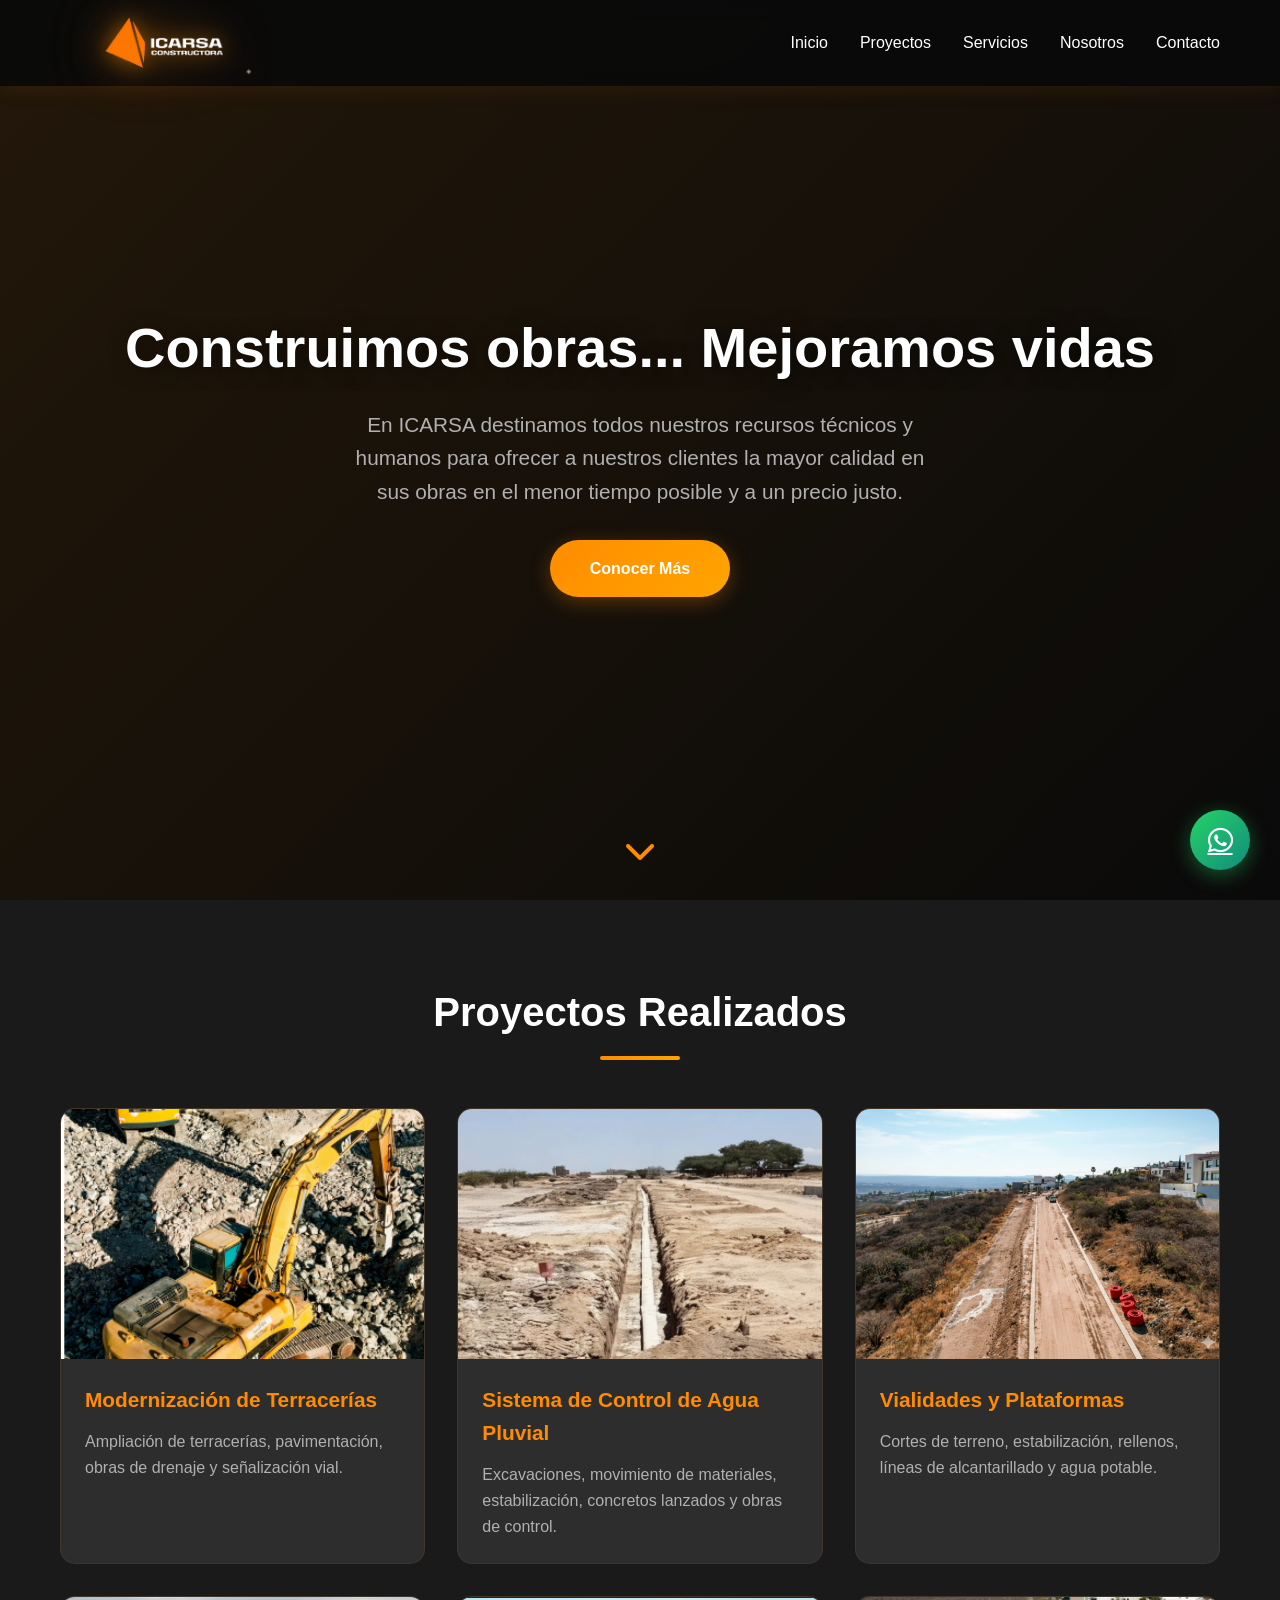
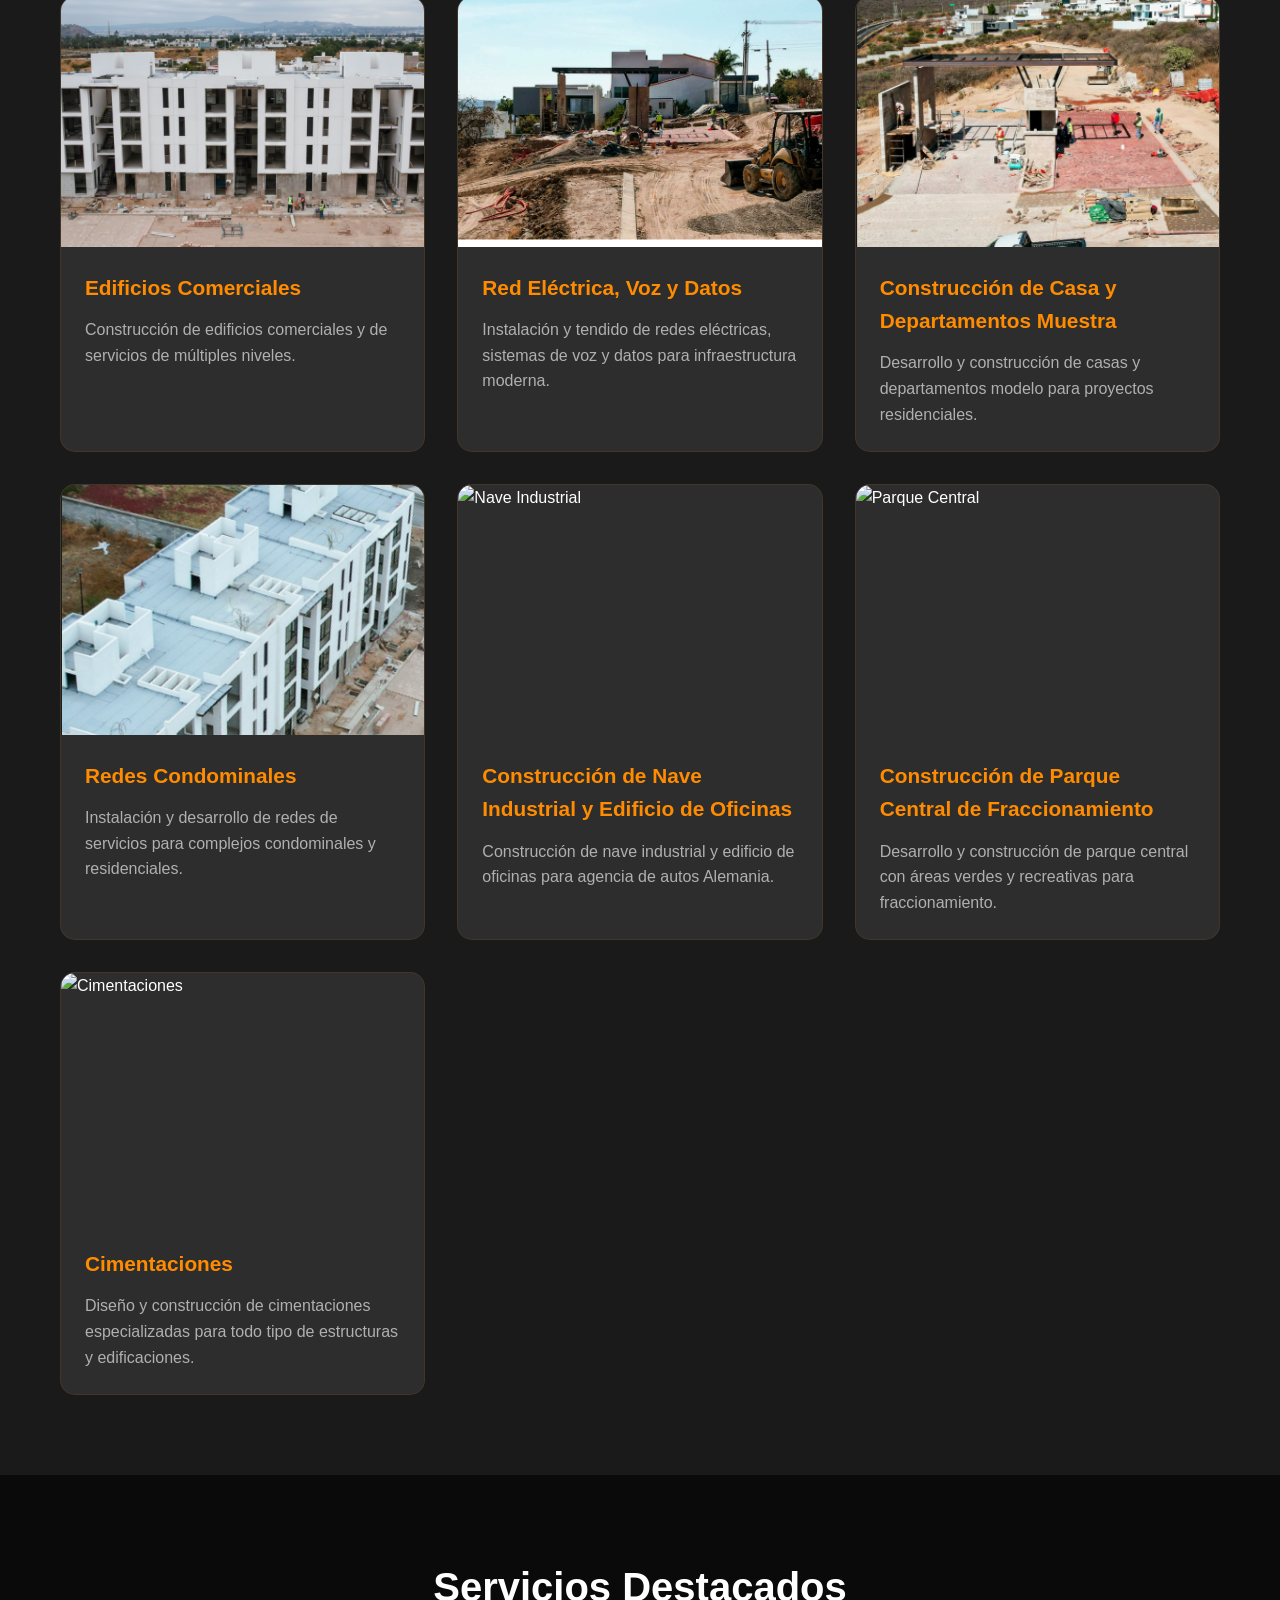
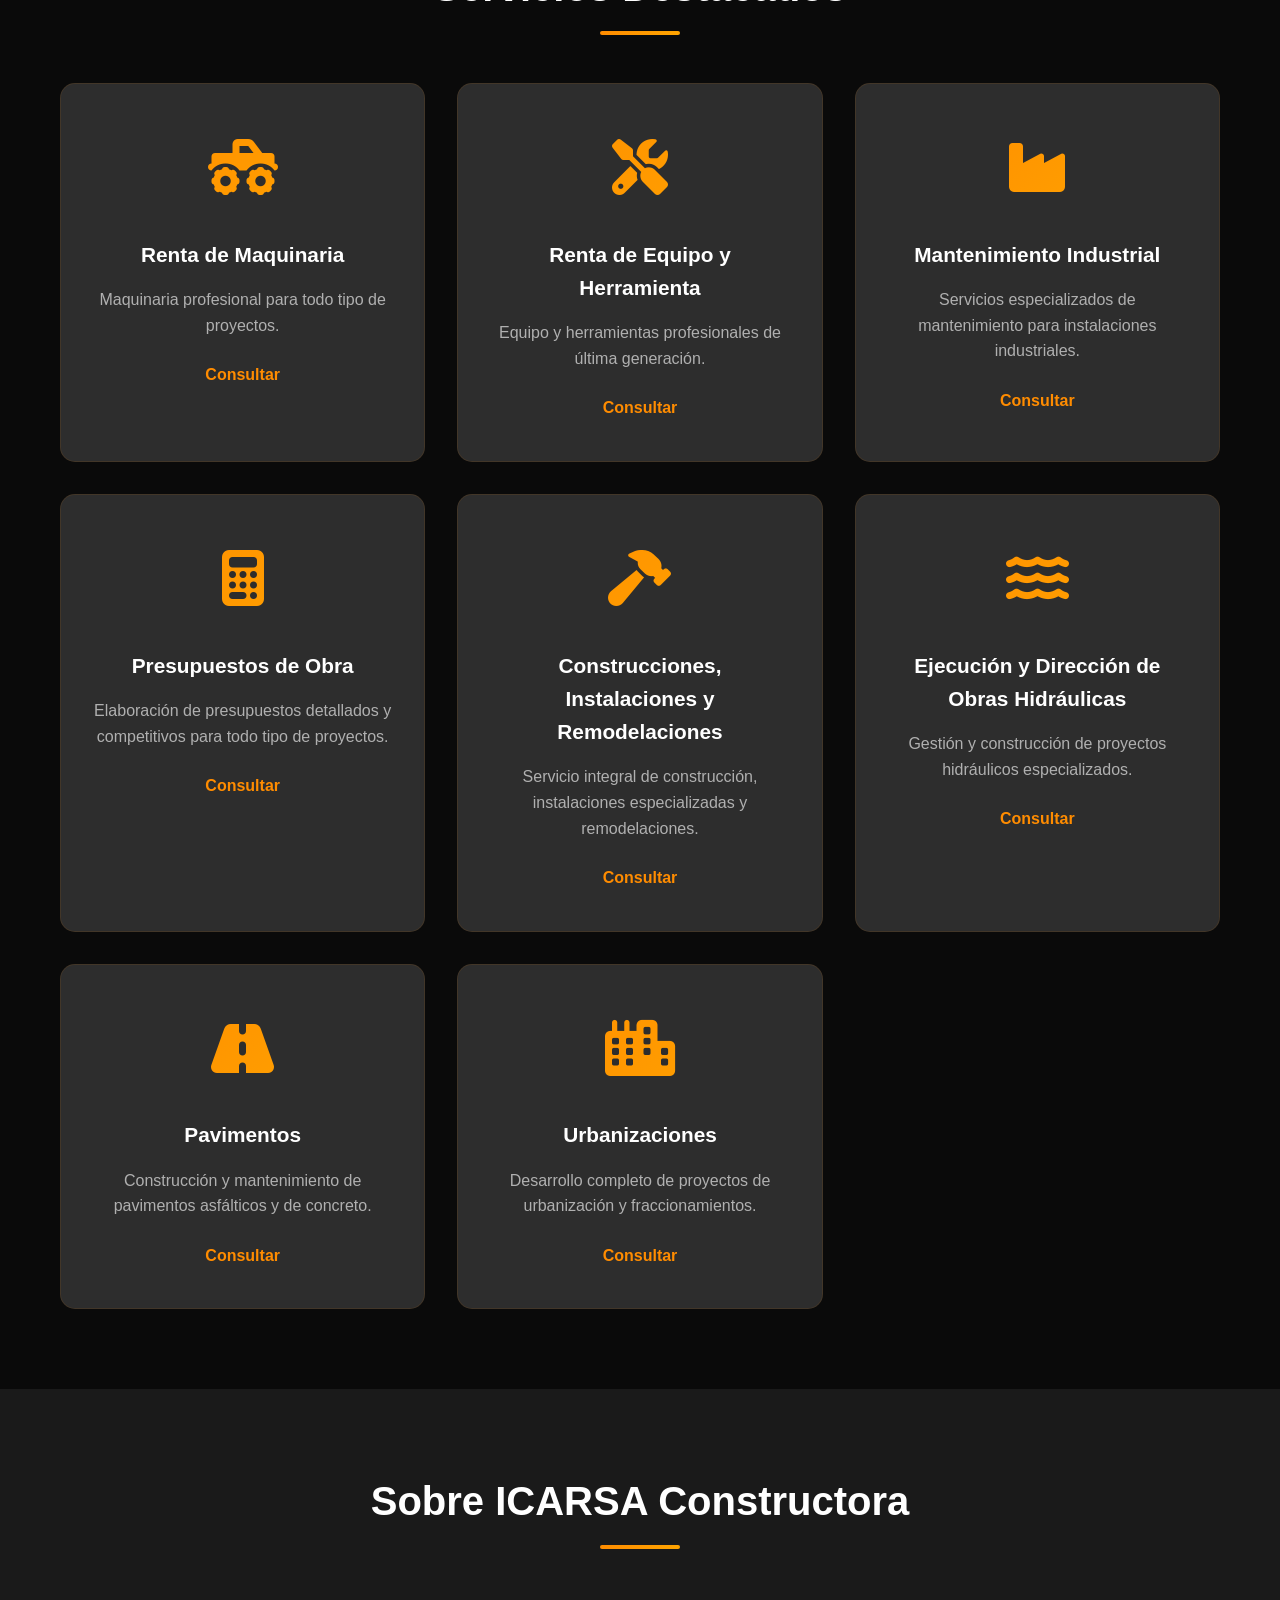
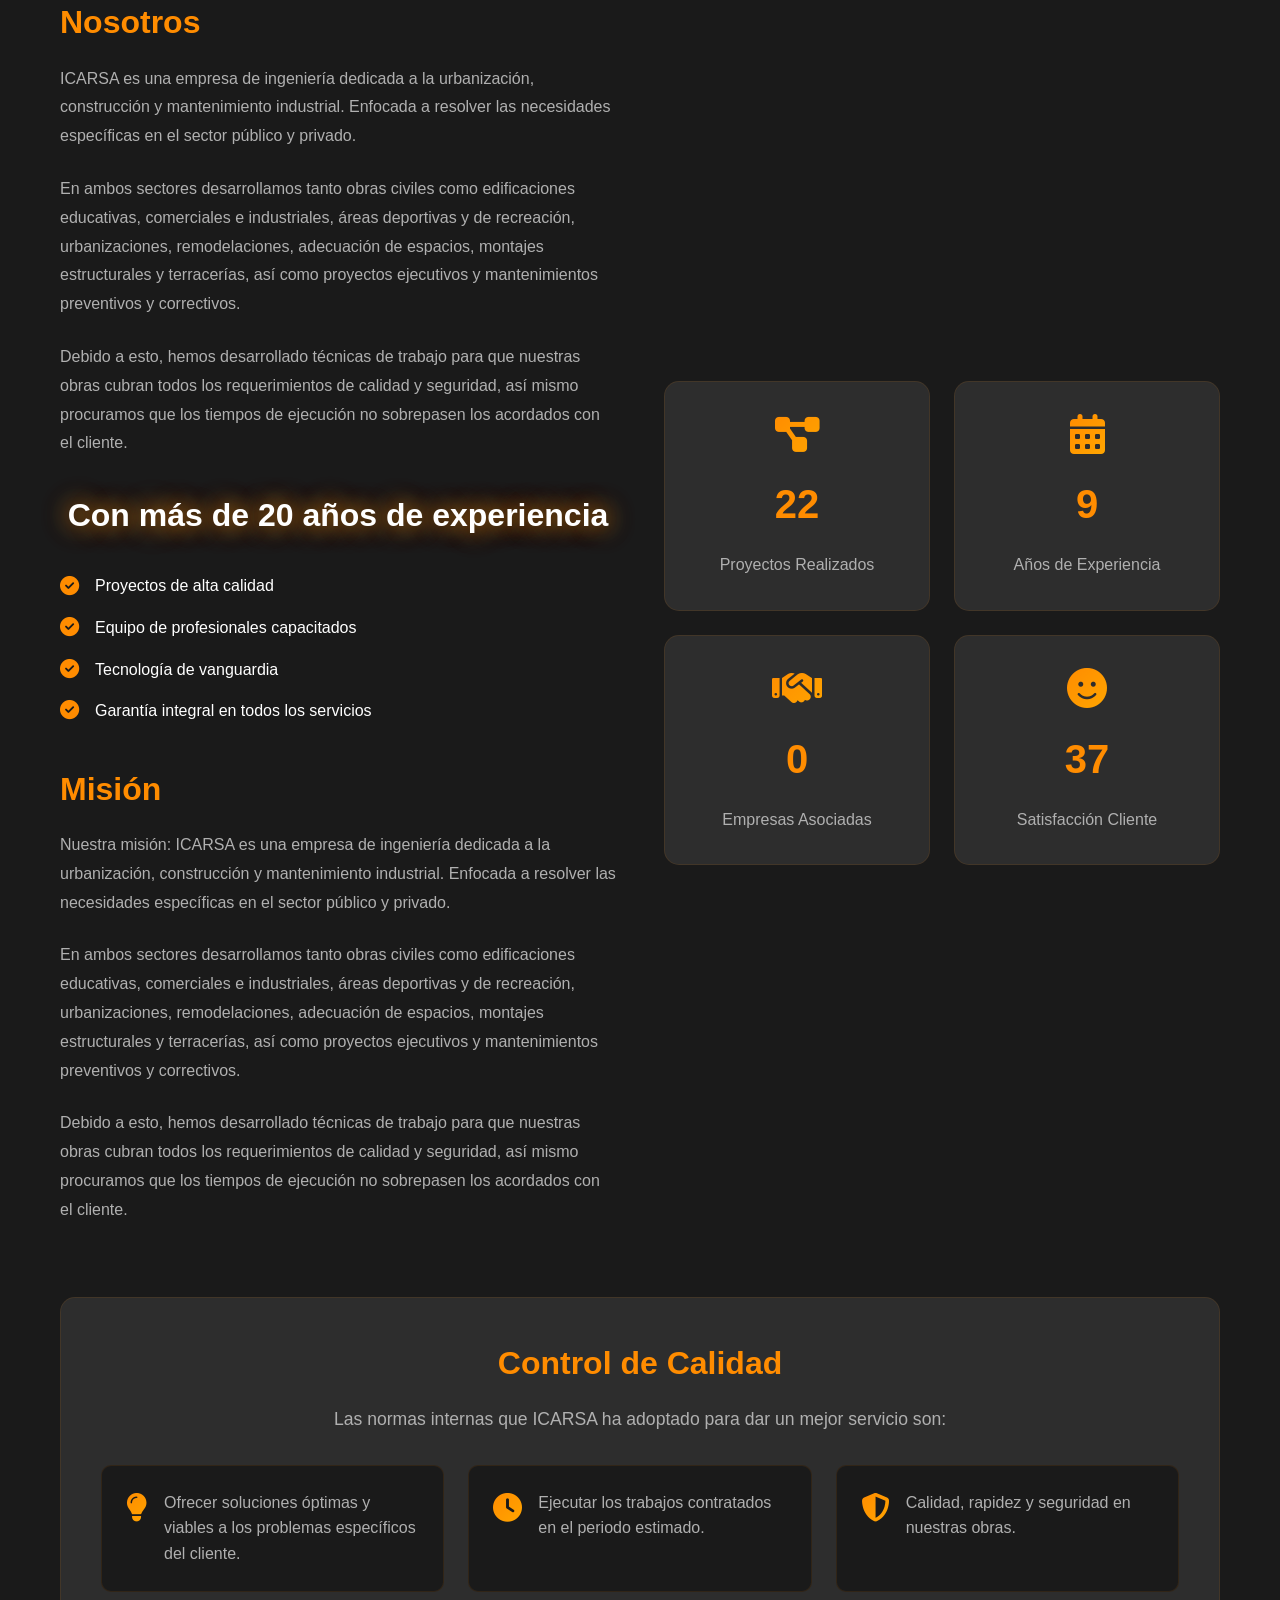
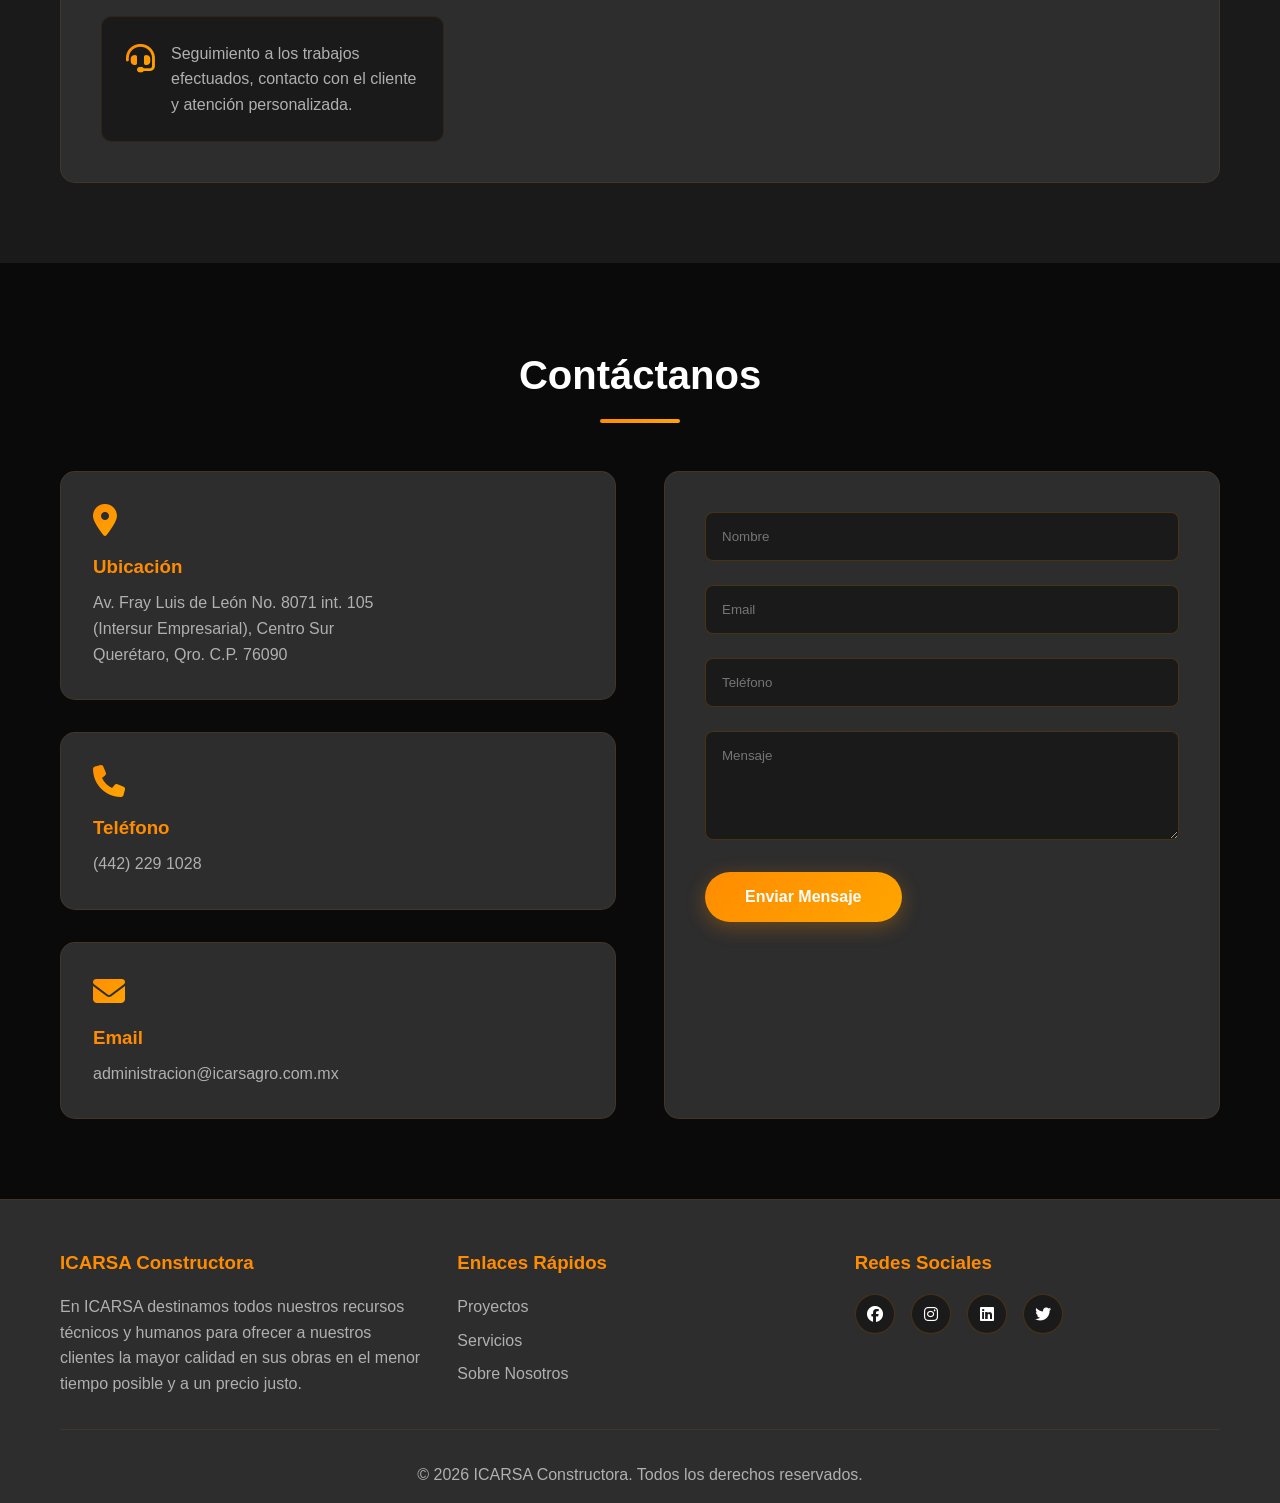
==== index.html @ 55d45b01 "Actualizar imágenes de proyectos" ====
<!DOCTYPE html>
<html lang="es">
<head>
    <meta charset="UTF-8">
    <meta name="viewport" content="width=device-width, initial-scale=1.0">
    <title>ICARSA Constructora - Construyendo el Futuro</title>
    <link rel="stylesheet" href="styles.css">
    <link rel="stylesheet" href="https://cdnjs.cloudflare.com/ajax/libs/font-awesome/6.4.0/css/all.min.css">
</head>
<body>
    <!-- Navegación -->
    <nav class="navbar">
        <div class="container">
            <div class="logo">
                <img src="logo1.png" alt="ICARSA Constructora">
            </div>
            <ul class="nav-menu">
                <li><a href="#inicio">Inicio</a></li>
                <li><a href="#proyectos">Proyectos</a></li>
                <li><a href="#servicios">Servicios</a></li>
                <li><a href="#nosotros">Nosotros</a></li>
                <li><a href="#contacto">Contacto</a></li>
            </ul>
            <div class="hamburger">
                <span></span>
                <span></span>
                <span></span>
            </div>
        </div>
    </nav>

    <!-- Hero Section -->
    <section id="inicio" class="hero">
        <div class="hero-overlay"></div>
        <div class="container hero-content">
            <h1 class="hero-title">Construimos obras... Mejoramos vidas</h1>
            <p class="hero-subtitle">En ICARSA destinamos todos nuestros recursos técnicos y humanos para ofrecer a nuestros
clientes la mayor calidad en sus obras en el menor tiempo posible y a un precio justo.</p>
            <a href="#nosotros" class="btn btn-primary">Conocer Más</a>
        </div>
        <div class="scroll-indicator">
            <i class="fas fa-chevron-down"></i>
        </div>
    </section>

    <!-- Proyectos Realizados -->
    <section id="proyectos" class="projects">
        <div class="container">
            <h2 class="section-title">Proyectos Realizados</h2>
            <div class="projects-grid">
                <div class="project-card">
                    <div class="project-image">
                        <img src="terraceria1.png" alt="Proyecto 1">
                    </div>
                    <div class="project-content">
                        <h3>Modernización de Terracerías</h3>
                        <p>Ampliación de terracerías, pavimentación, obras de drenaje y señalización vial.</p>
                    </div>
                </div>

                <div class="project-card">
                    <div class="project-image">
                        <img src="pluvial1.png" alt="Proyecto 2">
                    </div>
                    <div class="project-content">
                        <h3>Sistema de Control de Agua Pluvial</h3>
                        <p>Excavaciones, movimiento de materiales, estabilización, concretos lanzados y obras de control.</p>
                    </div>
                </div>

                <div class="project-card">
                    <div class="project-image">
                        <img src="vialidades1.png" alt="Proyecto 3">
                    </div>
                    <div class="project-content">
                        <h3>Vialidades y Plataformas</h3>
                        <p>Cortes de terreno, estabilización, rellenos, líneas de alcantarillado y agua potable.</p>
                    </div>
                </div>

                <div class="project-card">
                    <div class="project-image">
                        <img src="edificio2.png" alt="Proyecto 4">
                    </div>
                    <div class="project-content">
                        <h3>Edificios Comerciales</h3>
                        <p>Construcción de edificios comerciales y de servicios de múltiples niveles.</p>
                    </div>
                </div>

                <div class="project-card">
                    <div class="project-image">
                        <img src="electrica1.png" alt="Red Eléctrica">
                    </div>
                    <div class="project-content">
                        <h3>Red Eléctrica, Voz y Datos</h3>
                        <p>Instalación y tendido de redes eléctricas, sistemas de voz y datos para infraestructura moderna.</p>
                    </div>
                </div>

                <div class="project-card">
                    <div class="project-image">
                        <img src="casa1.png" alt="Casa Muestra">
                    </div>
                    <div class="project-content">
                        <h3>Construcción de Casa y Departamentos Muestra</h3>
                        <p>Desarrollo y construcción de casas y departamentos modelo para proyectos residenciales.</p>
                    </div>
                </div>

                <div class="project-card">
                    <div class="project-image">
                        <img src="redes1.png" alt="Redes Condominales">
                    </div>
                    <div class="project-content">
                        <h3>Redes Condominales</h3>
                        <p>Instalación y desarrollo de redes de servicios para complejos condominales y residenciales.</p>
                    </div>
                </div>

                <div class="project-card">
                    <div class="project-image">
                        <img src="https://images.unsplash.com/photo-1565008576549-57569a49371d?w=800" alt="Nave Industrial">
                    </div>
                    <div class="project-content">
                        <h3>Construcción de Nave Industrial y Edificio de Oficinas</h3>
                        <p>Construcción de nave industrial y edificio de oficinas para agencia de autos Alemania.</p>
                    </div>
                </div>

                <div class="project-card">
                    <div class="project-image">
                        <img src="https://images.unsplash.com/photo-1587502537147-2ba64a62e3d5?w=800" alt="Parque Central">
                    </div>
                    <div class="project-content">
                        <h3>Construcción de Parque Central de Fraccionamiento</h3>
                        <p>Desarrollo y construcción de parque central con áreas verdes y recreativas para fraccionamiento.</p>
                    </div>
                </div>

                <div class="project-card">
                    <div class="project-image">
                        <img src="https://images.unsplash.com/photo-1625047509168-a7026f36de04?w=800" alt="Cimentaciones">
                    </div>
                    <div class="project-content">
                        <h3>Cimentaciones</h3>
                        <p>Diseño y construcción de cimentaciones especializadas para todo tipo de estructuras y edificaciones.</p>
                    </div>
                </div>
            </div>
        </div>
    </section>

    <!-- Servicios Destacados -->
    <section id="servicios" class="services">
        <div class="container">
            <h2 class="section-title">Servicios Destacados</h2>
            <div class="services-grid">
                <div class="service-card">
                    <div class="service-icon">
                        <i class="fas fa-truck-monster"></i>
                    </div>
                    <h3>Renta de Maquinaria</h3>
                    <p>Maquinaria profesional para todo tipo de proyectos.</p>
                    <a href="#contacto" class="btn-link">Consultar</a>
                </div>

                <div class="service-card">
                    <div class="service-icon">
                        <i class="fas fa-tools"></i>
                    </div>
                    <h3>Renta de Equipo y Herramienta</h3>
                    <p>Equipo y herramientas profesionales de última generación.</p>
                    <a href="#contacto" class="btn-link">Consultar</a>
                </div>

                <div class="service-card">
                    <div class="service-icon">
                        <i class="fas fa-industry"></i>
                    </div>
                    <h3>Mantenimiento Industrial</h3>
                    <p>Servicios especializados de mantenimiento para instalaciones industriales.</p>
                    <a href="#contacto" class="btn-link">Consultar</a>
                </div>

                <div class="service-card">
                    <div class="service-icon">
                        <i class="fas fa-calculator"></i>
                    </div>
                    <h3>Presupuestos de Obra</h3>
                    <p>Elaboración de presupuestos detallados y competitivos para todo tipo de proyectos.</p>
                    <a href="#contacto" class="btn-link">Consultar</a>
                </div>

                <div class="service-card">
                    <div class="service-icon">
                        <i class="fas fa-hammer"></i>
                    </div>
                    <h3>Construcciones, Instalaciones y Remodelaciones</h3>
                    <p>Servicio integral de construcción, instalaciones especializadas y remodelaciones.</p>
                    <a href="#contacto" class="btn-link">Consultar</a>
                </div>

                <div class="service-card">
                    <div class="service-icon">
                        <i class="fas fa-water"></i>
                    </div>
                    <h3>Ejecución y Dirección de Obras Hidráulicas</h3>
                    <p>Gestión y construcción de proyectos hidráulicos especializados.</p>
                    <a href="#contacto" class="btn-link">Consultar</a>
                </div>

                <div class="service-card">
                    <div class="service-icon">
                        <i class="fas fa-road"></i>
                    </div>
                    <h3>Pavimentos</h3>
                    <p>Construcción y mantenimiento de pavimentos asfálticos y de concreto.</p>
                    <a href="#contacto" class="btn-link">Consultar</a>
                </div>

                <div class="service-card">
                    <div class="service-icon">
                        <i class="fas fa-city"></i>
                    </div>
                    <h3>Urbanizaciones</h3>
                    <p>Desarrollo completo de proyectos de urbanización y fraccionamientos.</p>
                    <a href="#contacto" class="btn-link">Consultar</a>
                </div>
            </div>
        </div>
    </section>

    <!-- Sobre Nosotros -->
    <section id="nosotros" class="about">
        <div class="container">
            <h2 class="section-title">Sobre ICARSA Constructora</h2>
            <div class="about-content">
                <div class="about-text">
                    <h3>Nosotros</h3>
                    <p>ICARSA es una empresa de ingeniería dedicada a la urbanización, construcción y mantenimiento industrial. Enfocada a resolver las necesidades específicas en el sector público y privado.</p>
                    <p>En ambos sectores desarrollamos tanto obras civiles como edificaciones educativas, comerciales e industriales, áreas deportivas y de recreación, urbanizaciones, remodelaciones, adecuación de espacios, montajes estructurales y terracerías, así como proyectos ejecutivos y mantenimientos preventivos y correctivos.</p>
                    <p>Debido a esto, hemos desarrollado técnicas de trabajo para que nuestras obras cubran todos los requerimientos de calidad y seguridad, así mismo procuramos que los tiempos de ejecución no sobrepasen los acordados con el cliente.</p>
                    <h2 class="experience-highlight">Con más de 20 años de experiencia</h2>
                    <div class="features">
                        <div class="feature">
                            <i class="fas fa-check-circle"></i>
                            <span>Proyectos de alta calidad</span>
                        </div>
                        <div class="feature">
                            <i class="fas fa-check-circle"></i>
                            <span>Equipo de profesionales capacitados</span>
                        </div>
                        <div class="feature">
                            <i class="fas fa-check-circle"></i>
                            <span>Tecnología de vanguardia</span>
                        </div>
                        <div class="feature">
                            <i class="fas fa-check-circle"></i>
                            <span>Garantía integral en todos los servicios</span>
                        </div>
                    </div>
                    
                    <h3 style="margin-top: 2.5rem;">Misión</h3>
                    <p>Nuestra misión: ICARSA es una empresa de ingeniería dedicada a la urbanización, construcción y mantenimiento industrial. Enfocada a resolver las necesidades específicas en el sector público y privado.</p>
                    <p>En ambos sectores desarrollamos tanto obras civiles como edificaciones educativas, comerciales e industriales, áreas deportivas y de recreación, urbanizaciones, remodelaciones, adecuación de espacios, montajes estructurales y terracerías, así como proyectos ejecutivos y mantenimientos preventivos y correctivos.</p>
                    <p>Debido a esto, hemos desarrollado técnicas de trabajo para que nuestras obras cubran todos los requerimientos de calidad y seguridad, así mismo procuramos que los tiempos de ejecución no sobrepasen los acordados con el cliente.</p>
                </div>
                <div class="stats">
                    <div class="stat-card">
                        <i class="fas fa-project-diagram"></i>
                        <h3>50</h3>
                        <p>Proyectos Realizados</p>
                    </div>
                    <div class="stat-card">
                        <i class="fas fa-calendar-alt"></i>
                        <h3>20</h3>
                        <p>Años de Experiencia</p>
                    </div>
                    <div class="stat-card">
                        <i class="fas fa-handshake"></i>
                        <h3>2</h3>
                        <p>Empresas Asociadas</p>
                    </div>
                    <div class="stat-card">
                        <i class="fas fa-smile"></i>
                        <h3>98</h3>
                        <p>Satisfacción Cliente</p>
                    </div>
                </div>
            </div>
            
            <div class="quality-control">
                <h3>Control de Calidad</h3>
                <p class="quality-intro">Las normas internas que ICARSA ha adoptado para dar un mejor servicio son:</p>
                <div class="quality-list">
                    <div class="quality-item">
                        <i class="fas fa-lightbulb"></i>
                        <p>Ofrecer soluciones óptimas y viables a los problemas específicos del cliente.</p>
                    </div>
                    <div class="quality-item">
                        <i class="fas fa-clock"></i>
                        <p>Ejecutar los trabajos contratados en el periodo estimado.</p>
                    </div>
                    <div class="quality-item">
                        <i class="fas fa-shield-alt"></i>
                        <p>Calidad, rapidez y seguridad en nuestras obras.</p>
                    </div>
                    <div class="quality-item">
                        <i class="fas fa-headset"></i>
                        <p>Seguimiento a los trabajos efectuados, contacto con el cliente y atención personalizada.</p>
                    </div>
                </div>
            </div>
        </div>
    </section>

    <!-- Contacto -->
    <section id="contacto" class="contact">
        <div class="container">
            <h2 class="section-title">Contáctanos</h2>
            <div class="contact-content">
                <div class="contact-info">
                    <div class="info-card">
                        <i class="fas fa-map-marker-alt"></i>
                        <h3>Ubicación</h3>
                        <p>Av. Fray Luis de León No. 8071 int. 105<br>(Intersur Empresarial), Centro Sur<br>Querétaro, Qro. C.P. 76090</p>
                    </div>
                    <div class="info-card">
                        <i class="fas fa-phone"></i>
                        <h3>Teléfono</h3>
                        <p>(442) 229 1028</p>
                    </div>
                    <div class="info-card">
                        <i class="fas fa-envelope"></i>
                        <h3>Email</h3>
                        <p>administracion@icarsagro.com.mx</p>
                    </div>
                </div>
                <div class="contact-form">
                    <form>
                        <input type="text" placeholder="Nombre" required>
                        <input type="email" placeholder="Email" required>
                        <input type="tel" placeholder="Teléfono">
                        <textarea placeholder="Mensaje" rows="5" required></textarea>
                        <button type="submit" class="btn btn-primary">Enviar Mensaje</button>
                    </form>
                </div>
            </div>
        </div>
    </section>

    <!-- Footer -->
    <footer class="footer">
        <div class="container">
            <div class="footer-content">
                <div class="footer-section">
                    <h3>ICARSA Constructora</h3>
                    <p>En ICARSA destinamos todos nuestros recursos técnicos y humanos para ofrecer a nuestros
clientes la mayor calidad en sus obras en el menor tiempo posible y a un precio justo.</p>
                </div>
                <div class="footer-section">
                    <h3>Enlaces Rápidos</h3>
                    <ul>
                        <li><a href="#proyectos">Proyectos</a></li>
                        <li><a href="#servicios">Servicios</a></li>
                        <li><a href="#nosotros">Sobre Nosotros</a></li>
                    </ul>
                </div>
                <div class="footer-section">
                    <h3>Redes Sociales</h3>
                    <div class="social-links">
                        <a href="#"><i class="fab fa-facebook"></i></a>
                        <a href="#"><i class="fab fa-instagram"></i></a>
                        <a href="#"><i class="fab fa-linkedin"></i></a>
                        <a href="#"><i class="fab fa-twitter"></i></a>
                    </div>
                </div>
            </div>
            <div class="footer-bottom">
                <p>&copy; 2026 ICARSA Constructora. Todos los derechos reservados.</p>
            </div>
        </div>
    </footer>

    <!-- WhatsApp Button -->
    <a href="https://wa.me/524422291028" class="whatsapp-btn" target="_blank">
        <i class="fab fa-whatsapp"></i>
    </a>

    <script src="script.js"></script>
</body>
</html>
---- styles.css ----
/* Reset y estilos base */
* {
    margin: 0;
    padding: 0;
    box-sizing: border-box;
}

:root {
    --primary-color: #ff8c00;
    --secondary-color: #ffa500;
    --dark-bg: #0a0a0a;
    --dark-bg-2: #1a1a1a;
    --dark-bg-3: #2d2d2d;
    --text-light: #ffffff;
    --text-gray: #b0b0b0;
    --accent-gradient: linear-gradient(135deg, #ff8c00 0%, #ffa500 100%);
}

body {
    font-family: 'Segoe UI', Tahoma, Geneva, Verdana, sans-serif;
    line-height: 1.6;
    color: var(--text-light);
    background-color: var(--dark-bg);
}

.container {
    max-width: 1200px;
    margin: 0 auto;
    padding: 0 20px;
}

/* Navegación */
.navbar {
    position: fixed;
    top: 0;
    left: 0;
    width: 100%;
    background: rgba(10, 10, 10, 0.95);
    backdrop-filter: blur(10px);
    z-index: 1000;
    padding: 0.5rem 0;
    box-shadow: 0 2px 20px rgba(255, 140, 0, 0.1);
}

.navbar .container {
    display: flex;
    justify-content: space-between;
    align-items: center;
}

.logo {
    display: flex;
    align-items: center;
}

.logo img {
    height: 70px;
    width: auto;
    object-fit: contain;
    transition: transform 0.3s ease;
    filter: drop-shadow(0 0 10px rgba(255, 140, 0, 0.5))
            drop-shadow(0 0 20px rgba(255, 140, 0, 0.3))
            drop-shadow(0 0 30px rgba(255, 140, 0, 0.2));
}

.logo img:hover {
    transform: scale(1.05);
    filter: drop-shadow(0 0 15px rgba(255, 140, 0, 0.7))
            drop-shadow(0 0 25px rgba(255, 140, 0, 0.5))
            drop-shadow(0 0 35px rgba(255, 140, 0, 0.3));
}

.nav-menu {
    display: flex;
    list-style: none;
    gap: 2rem;
}

.nav-menu a {
    color: var(--text-light);
    text-decoration: none;
    font-weight: 500;
    transition: all 0.3s ease;
    position: relative;
}

.nav-menu a::after {
    content: '';
    position: absolute;
    bottom: -5px;
    left: 0;
    width: 0;
    height: 2px;
    background: var(--accent-gradient);
    transition: width 0.3s ease;
}

.nav-menu a:hover {
    color: var(--primary-color);
}

.nav-menu a:hover::after {
    width: 100%;
}

.hamburger {
    display: none;
    flex-direction: column;
    cursor: pointer;
    gap: 4px;
}

.hamburger span {
    width: 25px;
    height: 3px;
    background: var(--primary-color);
    border-radius: 3px;
    transition: all 0.3s ease;
}

/* Hero Section */
.hero {
    position: relative;
    height: 100vh;
    display: flex;
    align-items: center;
    justify-content: center;
    text-align: center;
    background: linear-gradient(rgba(10, 10, 10, 0.7), rgba(10, 10, 10, 0.7)),
                url('https://images.unsplash.com/photo-1541888946425-d81bb19240f5?w=1920') center/cover;
    overflow: hidden;
}

.hero-overlay {
    position: absolute;
    top: 0;
    left: 0;
    width: 100%;
    height: 100%;
    background: linear-gradient(135deg, rgba(255, 140, 0, 0.1) 0%, rgba(10, 10, 10, 0.8) 100%);
}

.hero-content {
    position: relative;
    z-index: 1;
    animation: fadeInUp 1s ease;
}

.hero-title {
    font-size: 3.5rem;
    margin-bottom: 1rem;
    font-weight: 700;
    text-shadow: 2px 2px 20px rgba(0, 0, 0, 0.5);
}

.hero-subtitle {
    font-size: 1.3rem;
    color: var(--text-gray);
    margin-bottom: 2rem;
    max-width: 600px;
    margin-left: auto;
    margin-right: auto;
}

.btn {
    display: inline-block;
    padding: 1rem 2.5rem;
    text-decoration: none;
    border-radius: 50px;
    font-weight: 600;
    transition: all 0.3s ease;
    border: none;
    cursor: pointer;
    font-size: 1rem;
}

.btn-primary {
    background: var(--accent-gradient);
    color: var(--text-light);
    box-shadow: 0 5px 20px rgba(255, 140, 0, 0.3);
}

.btn-primary:hover {
    transform: translateY(-3px);
    box-shadow: 0 8px 30px rgba(255, 140, 0, 0.5);
}

.scroll-indicator {
    position: absolute;
    bottom: 30px;
    left: 50%;
    transform: translateX(-50%);
    animation: bounce 2s infinite;
}

.scroll-indicator i {
    font-size: 2rem;
    color: var(--primary-color);
}

/* Secciones */
section {
    padding: 5rem 0;
}

.section-title {
    text-align: center;
    font-size: 2.5rem;
    margin-bottom: 3rem;
    position: relative;
    padding-bottom: 1rem;
}

.section-title::after {
    content: '';
    position: absolute;
    bottom: 0;
    left: 50%;
    transform: translateX(-50%);
    width: 80px;
    height: 4px;
    background: var(--accent-gradient);
    border-radius: 2px;
}

/* Proyectos */
.projects {
    background: var(--dark-bg-2);
}

.projects-grid {
    display: grid;
    grid-template-columns: repeat(auto-fit, minmax(350px, 1fr));
    gap: 2rem;
}

.project-card {
    background: var(--dark-bg-3);
    border-radius: 15px;
    overflow: hidden;
    transition: all 0.3s ease;
    border: 1px solid rgba(255, 140, 0, 0.1);
}

.project-card:hover {
    transform: translateY(-10px);
    box-shadow: 0 10px 40px rgba(255, 140, 0, 0.2);
    border-color: var(--primary-color);
}

.project-image {
    height: 250px;
    overflow: hidden;
}

.project-image img {
    width: 100%;
    height: 100%;
    object-fit: cover;
    transition: transform 0.5s ease;
}

.project-card:hover .project-image img {
    transform: scale(1.1);
}

.project-content {
    padding: 1.5rem;
}

.project-content h3 {
    color: var(--primary-color);
    margin-bottom: 0.8rem;
    font-size: 1.3rem;
}

.project-content p {
    color: var(--text-gray);
    line-height: 1.6;
}

/* Servicios */
.services {
    background: var(--dark-bg);
}

.services-grid {
    display: grid;
    grid-template-columns: repeat(auto-fit, minmax(300px, 1fr));
    gap: 2rem;
}

.service-card {
    background: var(--dark-bg-3);
    padding: 2.5rem 2rem;
    border-radius: 15px;
    text-align: center;
    transition: all 0.3s ease;
    border: 1px solid rgba(255, 140, 0, 0.1);
}

.service-card:hover {
    transform: translateY(-10px);
    box-shadow: 0 10px 40px rgba(255, 140, 0, 0.2);
    border-color: var(--primary-color);
}

.service-icon {
    font-size: 3.5rem;
    background: var(--accent-gradient);
    -webkit-background-clip: text;
    -webkit-text-fill-color: transparent;
    background-clip: text;
    margin-bottom: 1.5rem;
}

.service-card h3 {
    margin-bottom: 1rem;
    font-size: 1.3rem;
}

.service-card p {
    color: var(--text-gray);
    margin-bottom: 1.5rem;
}

.btn-link {
    color: var(--primary-color);
    text-decoration: none;
    font-weight: 600;
    transition: all 0.3s ease;
}

.btn-link:hover {
    color: var(--secondary-color);
}

/* Sobre Nosotros */
.about {
    background: var(--dark-bg-2);
}

.about-content {
    display: grid;
    grid-template-columns: 1fr 1fr;
    gap: 3rem;
    align-items: center;
}

.about-text h3 {
    color: var(--primary-color);
    font-size: 2rem;
    margin-bottom: 1rem;
}

.about-text p {
    color: var(--text-gray);
    margin-bottom: 1.5rem;
    line-height: 1.8;
}

.experience-highlight {
    font-size: 2rem;
    color: var(--text-light);
    text-align: center;
    margin: 2rem 0;
    font-weight: 700;
    text-shadow: 0 0 20px rgba(255, 140, 0, 0.6),
                 0 0 30px rgba(255, 140, 0, 0.4),
                 0 0 40px rgba(255, 140, 0, 0.2);
}

.features {
    margin-top: 2rem;
}

.feature {
    display: flex;
    align-items: center;
    gap: 1rem;
    margin-bottom: 1rem;
}

.feature i {
    color: var(--primary-color);
    font-size: 1.2rem;
}

.stats {
    display: grid;
    grid-template-columns: repeat(2, 1fr);
    gap: 1.5rem;
}

.stat-card {
    background: var(--dark-bg-3);
    padding: 2rem;
    border-radius: 15px;
    text-align: center;
    border: 1px solid rgba(255, 140, 0, 0.1);
    transition: all 0.3s ease;
}

.stat-card:hover {
    border-color: var(--primary-color);
    transform: scale(1.05);
}

.stat-card i {
    font-size: 2.5rem;
    background: var(--accent-gradient);
    -webkit-background-clip: text;
    -webkit-text-fill-color: transparent;
    background-clip: text;
}

.stat-card h3 {
    font-size: 2.5rem;
    color: var(--primary-color);
    margin: 1rem 0;
}

.stat-card p {
    color: var(--text-gray);
}

/* Control de Calidad */
.quality-control {
    margin-top: 3rem;
    padding: 2.5rem;
    background: var(--dark-bg-3);
    border-radius: 15px;
    border: 1px solid rgba(255, 140, 0, 0.1);
}

.quality-control h3 {
    color: var(--primary-color);
    font-size: 2rem;
    margin-bottom: 1rem;
    text-align: center;
}

.quality-intro {
    color: var(--text-gray);
    text-align: center;
    margin-bottom: 2rem;
    font-size: 1.1rem;
}

.quality-list {
    display: grid;
    grid-template-columns: repeat(auto-fit, minmax(280px, 1fr));
    gap: 1.5rem;
}

.quality-item {
    display: flex;
    align-items: flex-start;
    gap: 1rem;
    padding: 1.5rem;
    background: var(--dark-bg-2);
    border-radius: 10px;
    transition: all 0.3s ease;
    border: 1px solid rgba(255, 140, 0, 0.1);
}

.quality-item:hover {
    border-color: var(--primary-color);
    transform: translateY(-5px);
    box-shadow: 0 5px 20px rgba(255, 140, 0, 0.2);
}

.quality-item i {
    font-size: 1.8rem;
    background: var(--accent-gradient);
    -webkit-background-clip: text;
    -webkit-text-fill-color: transparent;
    background-clip: text;
    margin-top: 0.2rem;
    flex-shrink: 0;
}

.quality-item p {
    color: var(--text-gray);
    line-height: 1.6;
    margin: 0;
}

/* Contacto */
.contact {
    background: var(--dark-bg);
}

.contact-content {
    display: grid;
    grid-template-columns: 1fr 1fr;
    gap: 3rem;
}

.contact-info {
    display: flex;
    flex-direction: column;
    gap: 2rem;
}

.info-card {
    background: var(--dark-bg-3);
    padding: 2rem;
    border-radius: 15px;
    border: 1px solid rgba(255, 140, 0, 0.1);
    transition: all 0.3s ease;
}

.info-card:hover {
    border-color: var(--primary-color);
    transform: translateX(10px);
}

.info-card i {
    font-size: 2rem;
    background: var(--accent-gradient);
    -webkit-background-clip: text;
    -webkit-text-fill-color: transparent;
    background-clip: text;
    margin-bottom: 1rem;
}

.info-card h3 {
    margin-bottom: 0.5rem;
    color: var(--primary-color);
}

.info-card p {
    color: var(--text-gray);
}

.contact-form {
    background: var(--dark-bg-3);
    padding: 2.5rem;
    border-radius: 15px;
    border: 1px solid rgba(255, 140, 0, 0.1);
}

.contact-form input,
.contact-form textarea {
    width: 100%;
    padding: 1rem;
    margin-bottom: 1.5rem;
    background: var(--dark-bg-2);
    border: 1px solid rgba(255, 140, 0, 0.2);
    border-radius: 8px;
    color: var(--text-light);
    font-family: inherit;
    transition: all 0.3s ease;
}

.contact-form input:focus,
.contact-form textarea:focus {
    outline: none;
    border-color: var(--primary-color);
    box-shadow: 0 0 10px rgba(255, 140, 0, 0.2);
}

.contact-form textarea {
    resize: vertical;
}

/* Footer */
.footer {
    background: var(--dark-bg-3);
    padding: 3rem 0 1rem;
    border-top: 1px solid rgba(255, 140, 0, 0.1);
}

.footer-content {
    display: grid;
    grid-template-columns: repeat(auto-fit, minmax(250px, 1fr));
    gap: 2rem;
    margin-bottom: 2rem;
}

.footer-section h3 {
    color: var(--primary-color);
    margin-bottom: 1rem;
}

.footer-section p {
    color: var(--text-gray);
}

.footer-section ul {
    list-style: none;
}

.footer-section ul li {
    margin-bottom: 0.5rem;
}

.footer-section ul li a {
    color: var(--text-gray);
    text-decoration: none;
    transition: color 0.3s ease;
}

.footer-section ul li a:hover {
    color: var(--primary-color);
}

.social-links {
    display: flex;
    gap: 1rem;
}

.social-links a {
    width: 40px;
    height: 40px;
    display: flex;
    align-items: center;
    justify-content: center;
    background: var(--dark-bg-2);
    border-radius: 50%;
    color: var(--text-light);
    text-decoration: none;
    transition: all 0.3s ease;
    border: 1px solid rgba(255, 140, 0, 0.2);
}

.social-links a:hover {
    background: var(--accent-gradient);
    transform: translateY(-3px);
}

.footer-bottom {
    text-align: center;
    padding-top: 2rem;
    border-top: 1px solid rgba(255, 140, 0, 0.1);
    color: var(--text-gray);
}

/* WhatsApp Button */
.whatsapp-btn {
    position: fixed;
    bottom: 30px;
    right: 30px;
    width: 60px;
    height: 60px;
    background: linear-gradient(135deg, #25d366 0%, #128c7e 100%);
    border-radius: 50%;
    display: flex;
    align-items: center;
    justify-content: center;
    color: white;
    font-size: 1.8rem;
    box-shadow: 0 5px 20px rgba(37, 211, 102, 0.4);
    z-index: 999;
    transition: all 0.3s ease;
}

.whatsapp-btn:hover {
    transform: scale(1.1);
    box-shadow: 0 8px 30px rgba(37, 211, 102, 0.6);
}

/* Animaciones */
@keyframes fadeInUp {
    from {
        opacity: 0;
        transform: translateY(30px);
    }
    to {
        opacity: 1;
        transform: translateY(0);
    }
}

@keyframes bounce {
    0%, 20%, 50%, 80%, 100% {
        transform: translateX(-50%) translateY(0);
    }
    40% {
        transform: translateX(-50%) translateY(-10px);
    }
    60% {
        transform: translateX(-50%) translateY(-5px);
    }
}

/* Responsive */
@media (max-width: 768px) {
    .hamburger {
        display: flex;
    }

    .nav-menu {
        position: fixed;
        left: -100%;
        top: 70px;
        flex-direction: column;
        background-color: rgba(10, 10, 10, 0.98);
        width: 100%;
        text-align: center;
        transition: 0.3s;
        padding: 2rem 0;
        box-shadow: 0 10px 27px rgba(0, 0, 0, 0.5);
    }

    .nav-menu.active {
        left: 0;
    }

    .hero-title {
        font-size: 2.5rem;
    }

    .hero-subtitle {
        font-size: 1.1rem;
    }

    .projects-grid {
        grid-template-columns: 1fr;
    }

    .about-content,
    .contact-content {
        grid-template-columns: 1fr;
    }

    .stats {
        grid-template-columns: 1fr;
    }

    .services-grid {
        grid-template-columns: 1fr;
    }
}

@media (max-width: 480px) {
    .hero-title {
        font-size: 2rem;
    }

    .section-title {
        font-size: 2rem;
    }

    .logo img {
        height: 50px;
    }
}
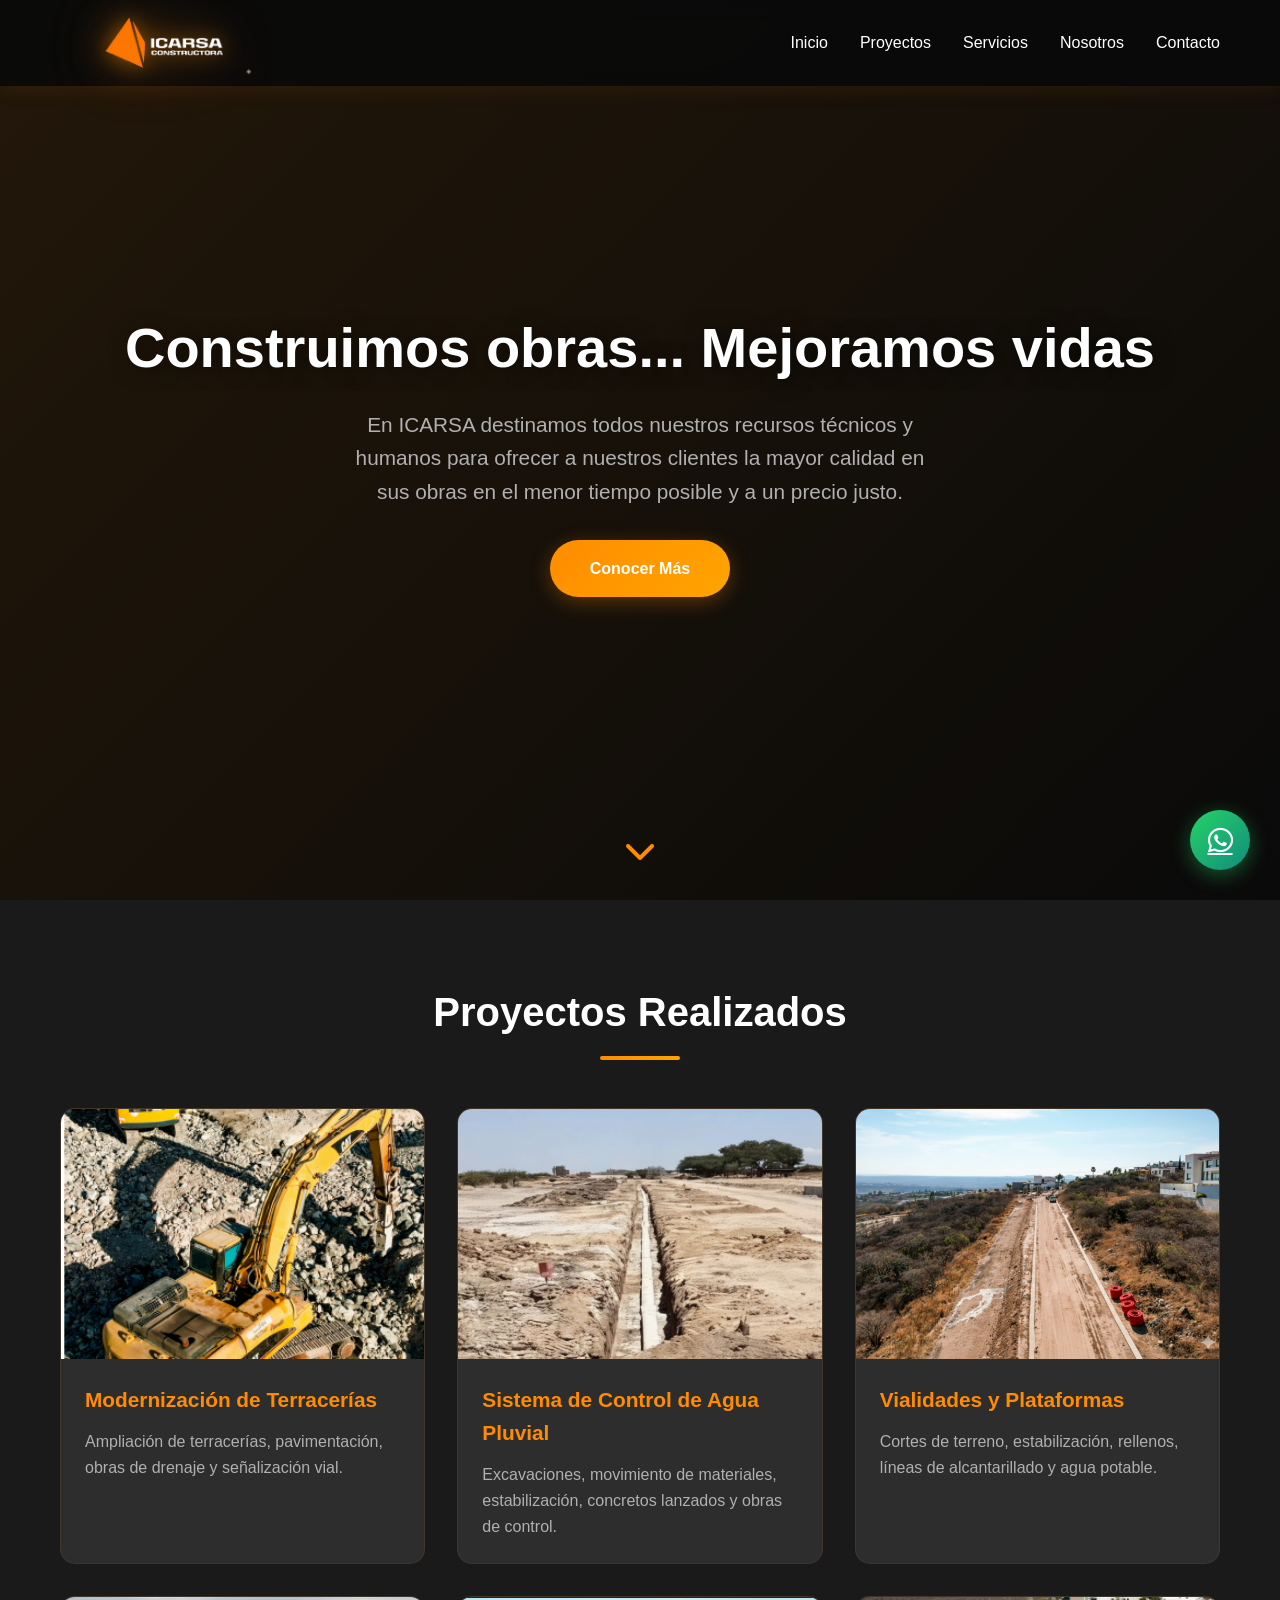
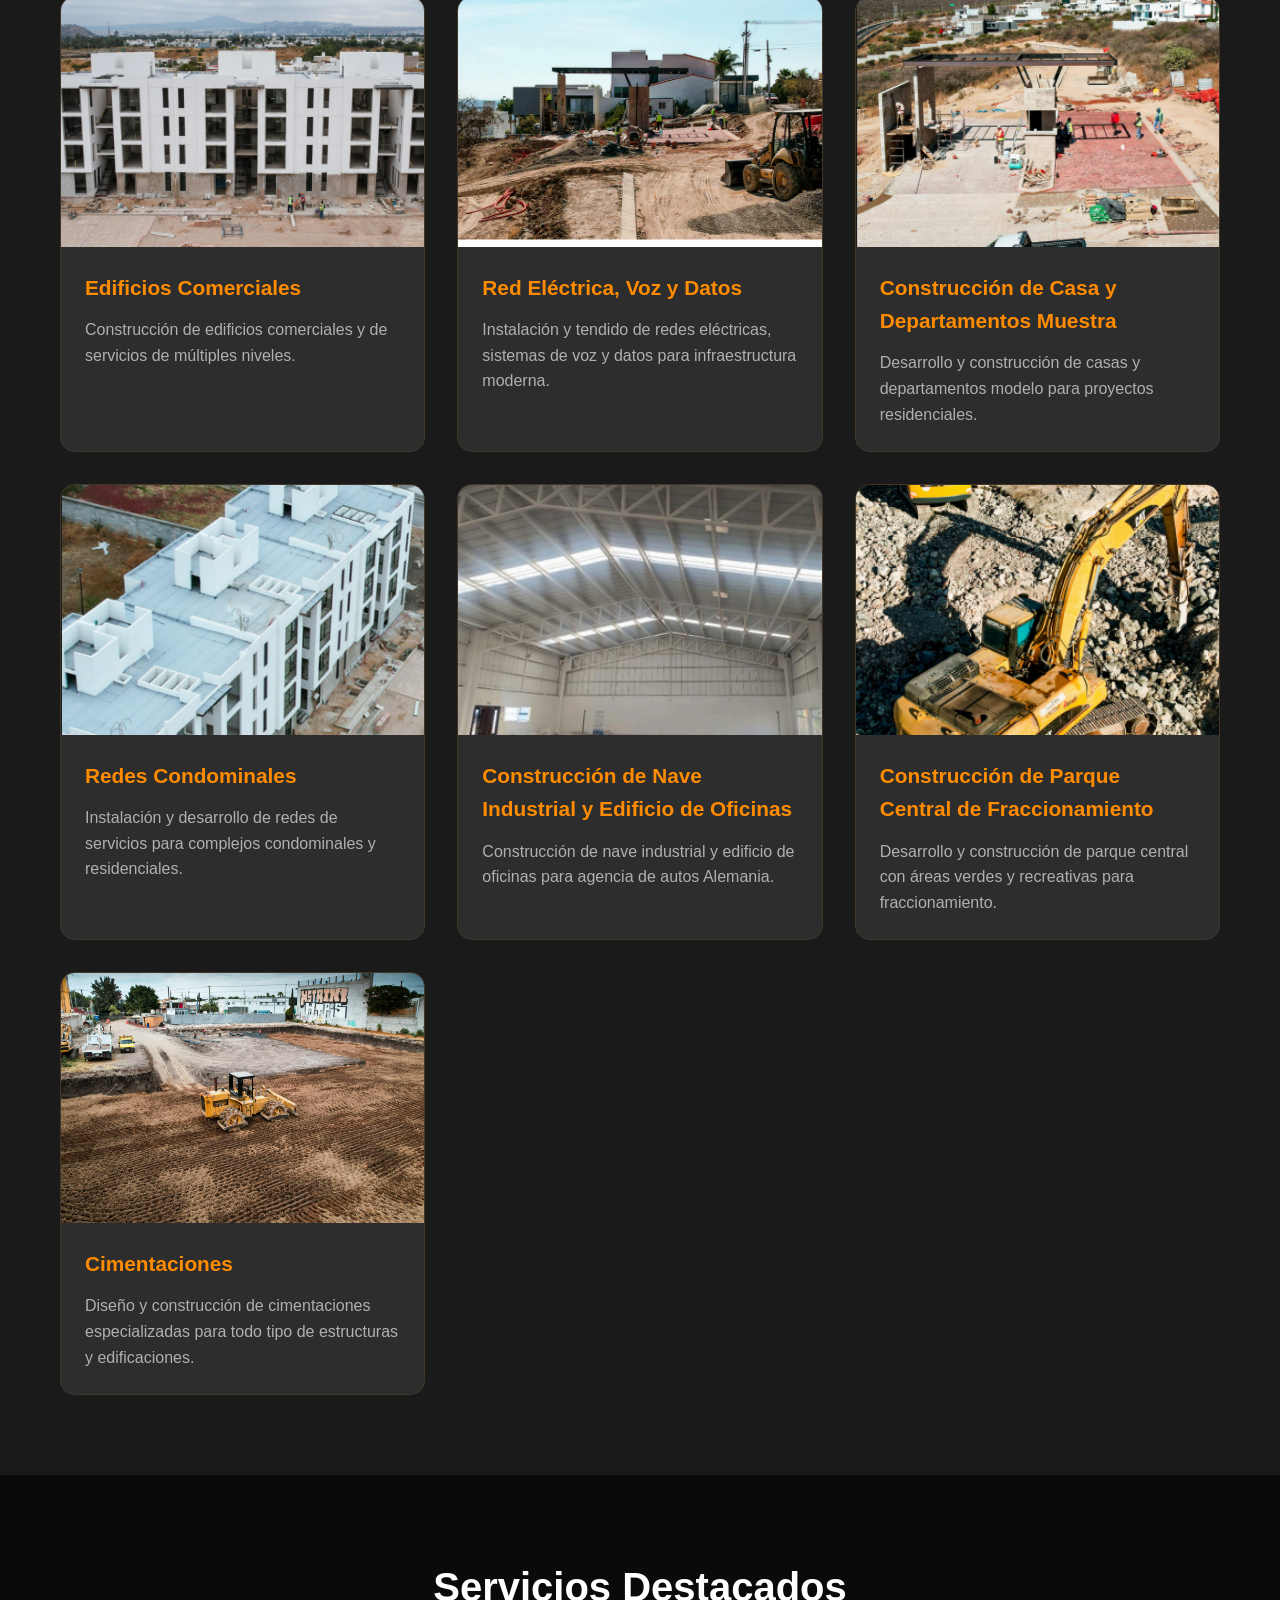
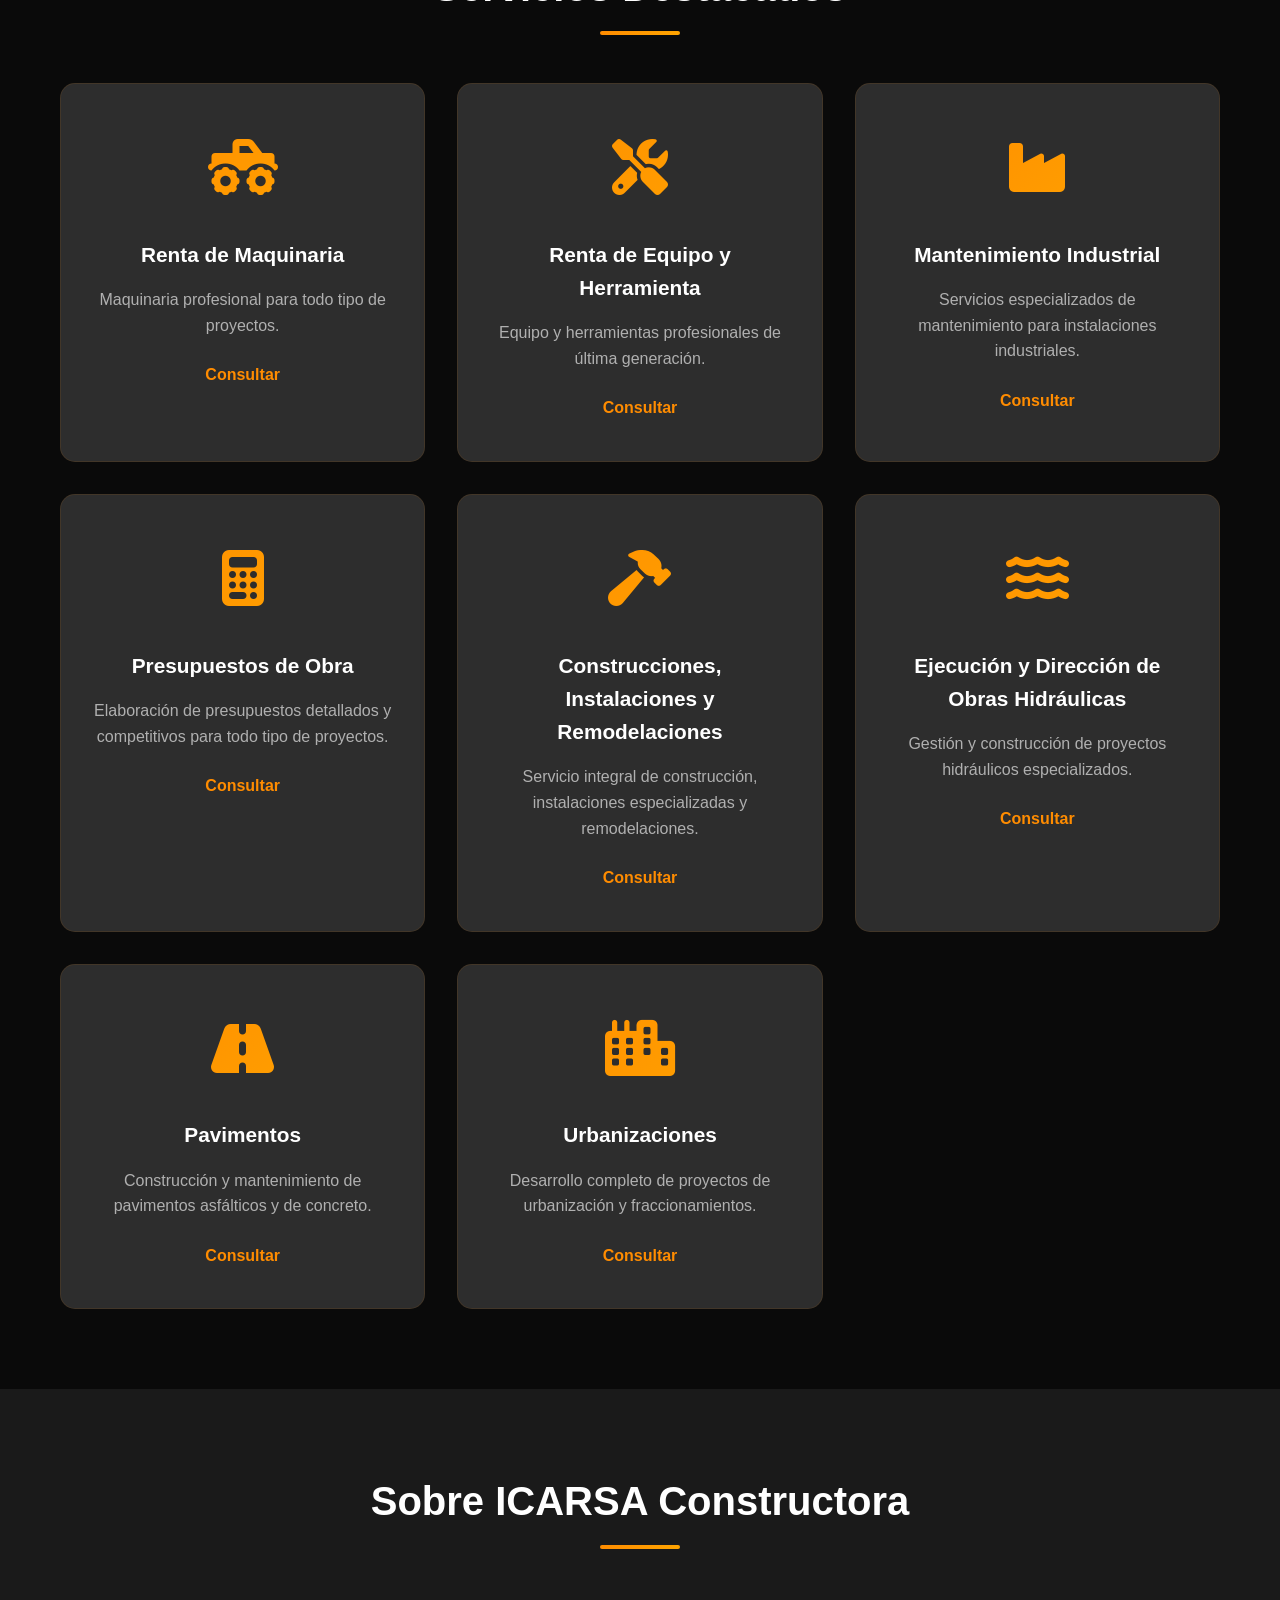
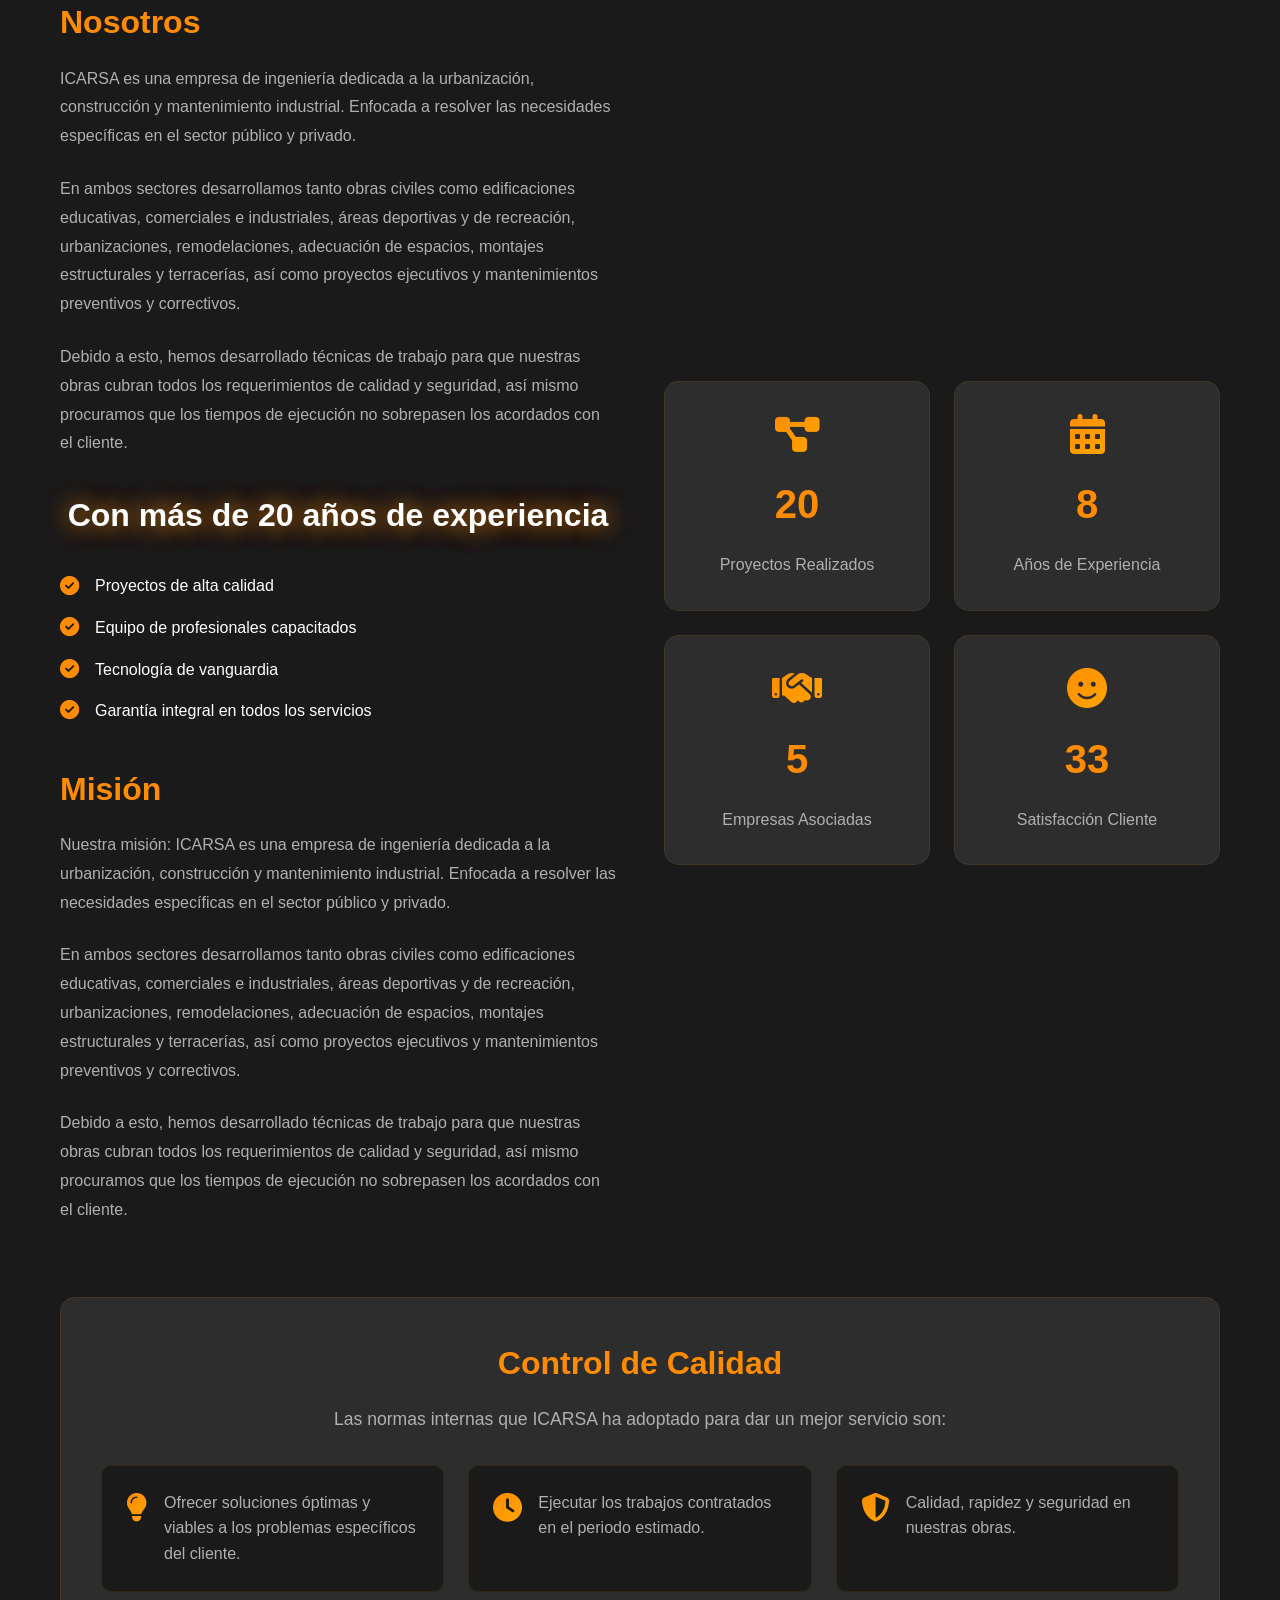
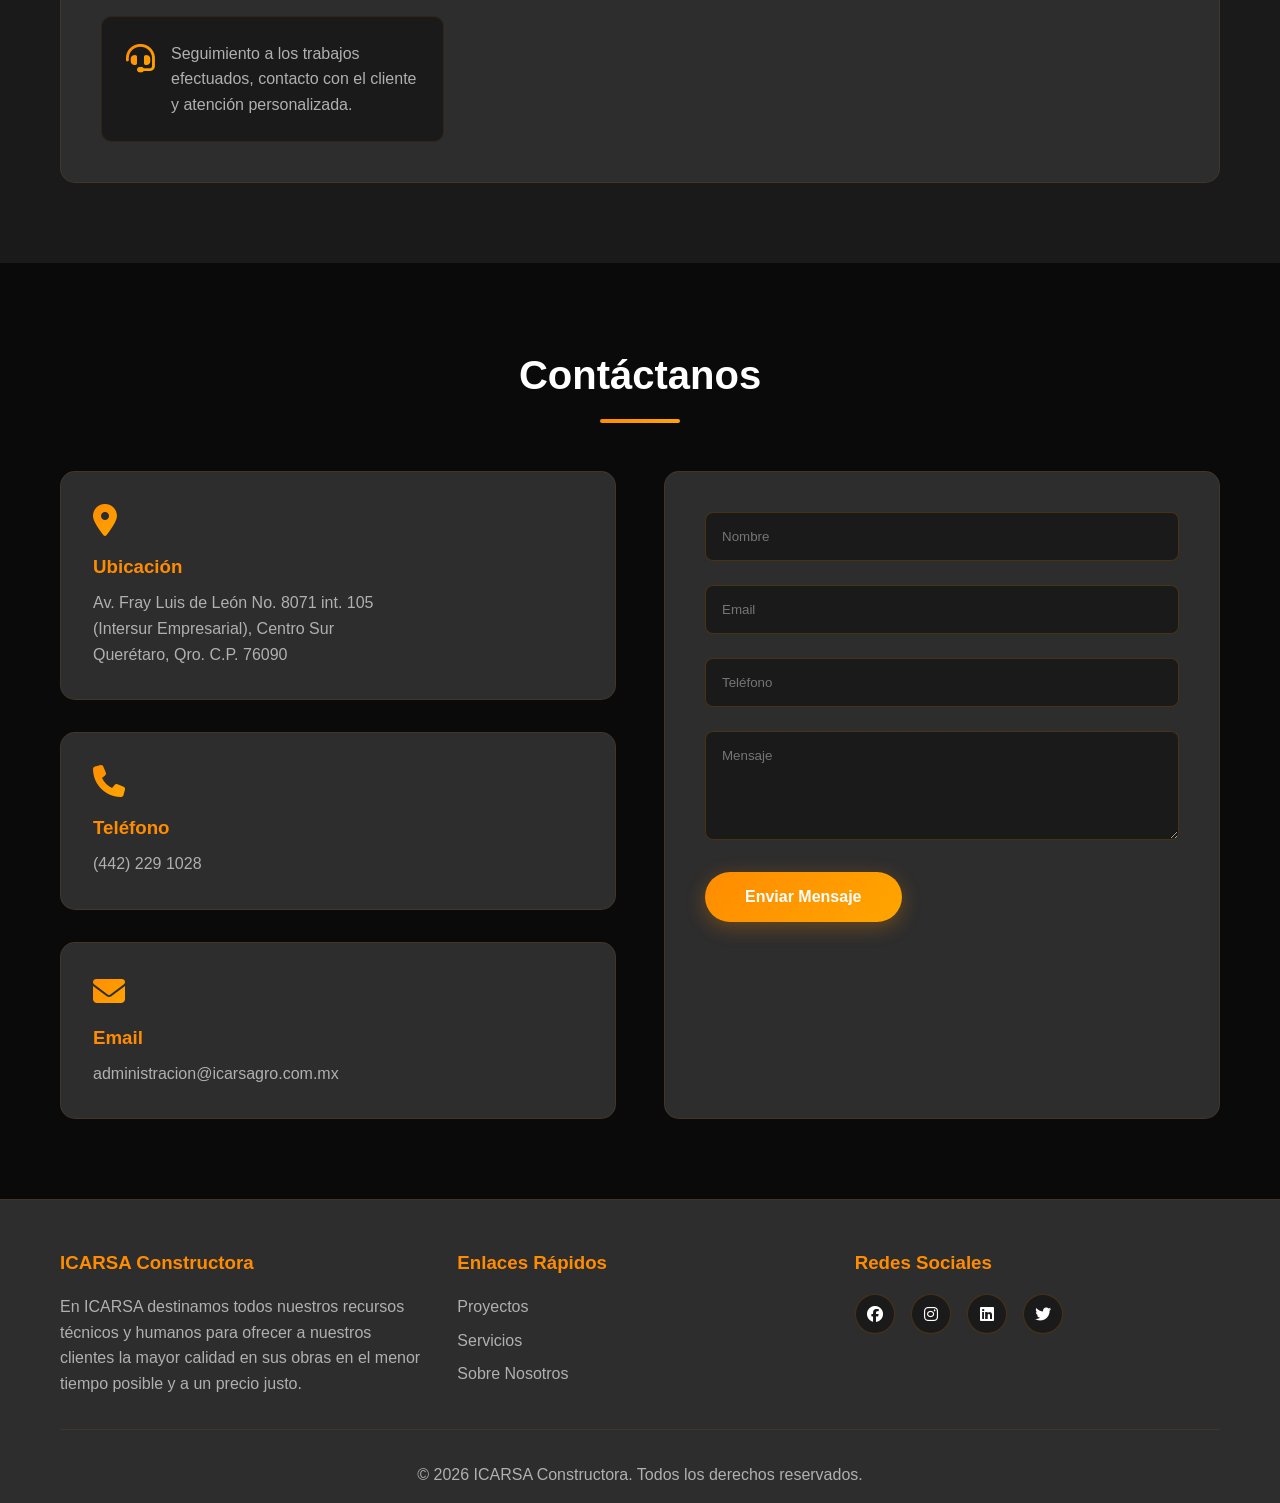
==== commit aff7cada: "Añadir proyectos: nave industrial, parque fraccionamiento y cimentaciones" ====
--- a/index.html
+++ b/index.html
@@ -120,7 +120,7 @@
 
                 <div class="project-card">
                     <div class="project-image">
-                        <img src="https://images.unsplash.com/photo-1565008576549-57569a49371d?w=800" alt="Nave Industrial">
+                        <img src="nave1.png" alt="Nave Industrial">
                     </div>
                     <div class="project-content">
                         <h3>Construcción de Nave Industrial y Edificio de Oficinas</h3>
@@ -130,7 +130,7 @@
 
                 <div class="project-card">
                     <div class="project-image">
-                        <img src="https://images.unsplash.com/photo-1587502537147-2ba64a62e3d5?w=800" alt="Parque Central">
+                        <img src="fraccionamiento1.png" alt="Parque Central">
                     </div>
                     <div class="project-content">
                         <h3>Construcción de Parque Central de Fraccionamiento</h3>
@@ -140,7 +140,7 @@
 
                 <div class="project-card">
                     <div class="project-image">
-                        <img src="https://images.unsplash.com/photo-1625047509168-a7026f36de04?w=800" alt="Cimentaciones">
+                        <img src="cimentaciones1.png" alt="Cimentaciones">
                     </div>
                     <div class="project-content">
                         <h3>Cimentaciones</h3>
@@ -269,22 +269,22 @@
                 <div class="stats">
                     <div class="stat-card">
                         <i class="fas fa-project-diagram"></i>
-                        <h3>50</h3>
+                        <h3>50+</h3>
                         <p>Proyectos Realizados</p>
                     </div>
                     <div class="stat-card">
                         <i class="fas fa-calendar-alt"></i>
-                        <h3>20</h3>
+                        <h3>20+</h3>
                         <p>Años de Experiencia</p>
                     </div>
                     <div class="stat-card">
                         <i class="fas fa-handshake"></i>
-                        <h3>2</h3>
+                        <h3>17+</h3>
                         <p>Empresas Asociadas</p>
                     </div>
                     <div class="stat-card">
                         <i class="fas fa-smile"></i>
-                        <h3>98</h3>
+                        <h3>98%</h3>
                         <p>Satisfacción Cliente</p>
                     </div>
                 </div>
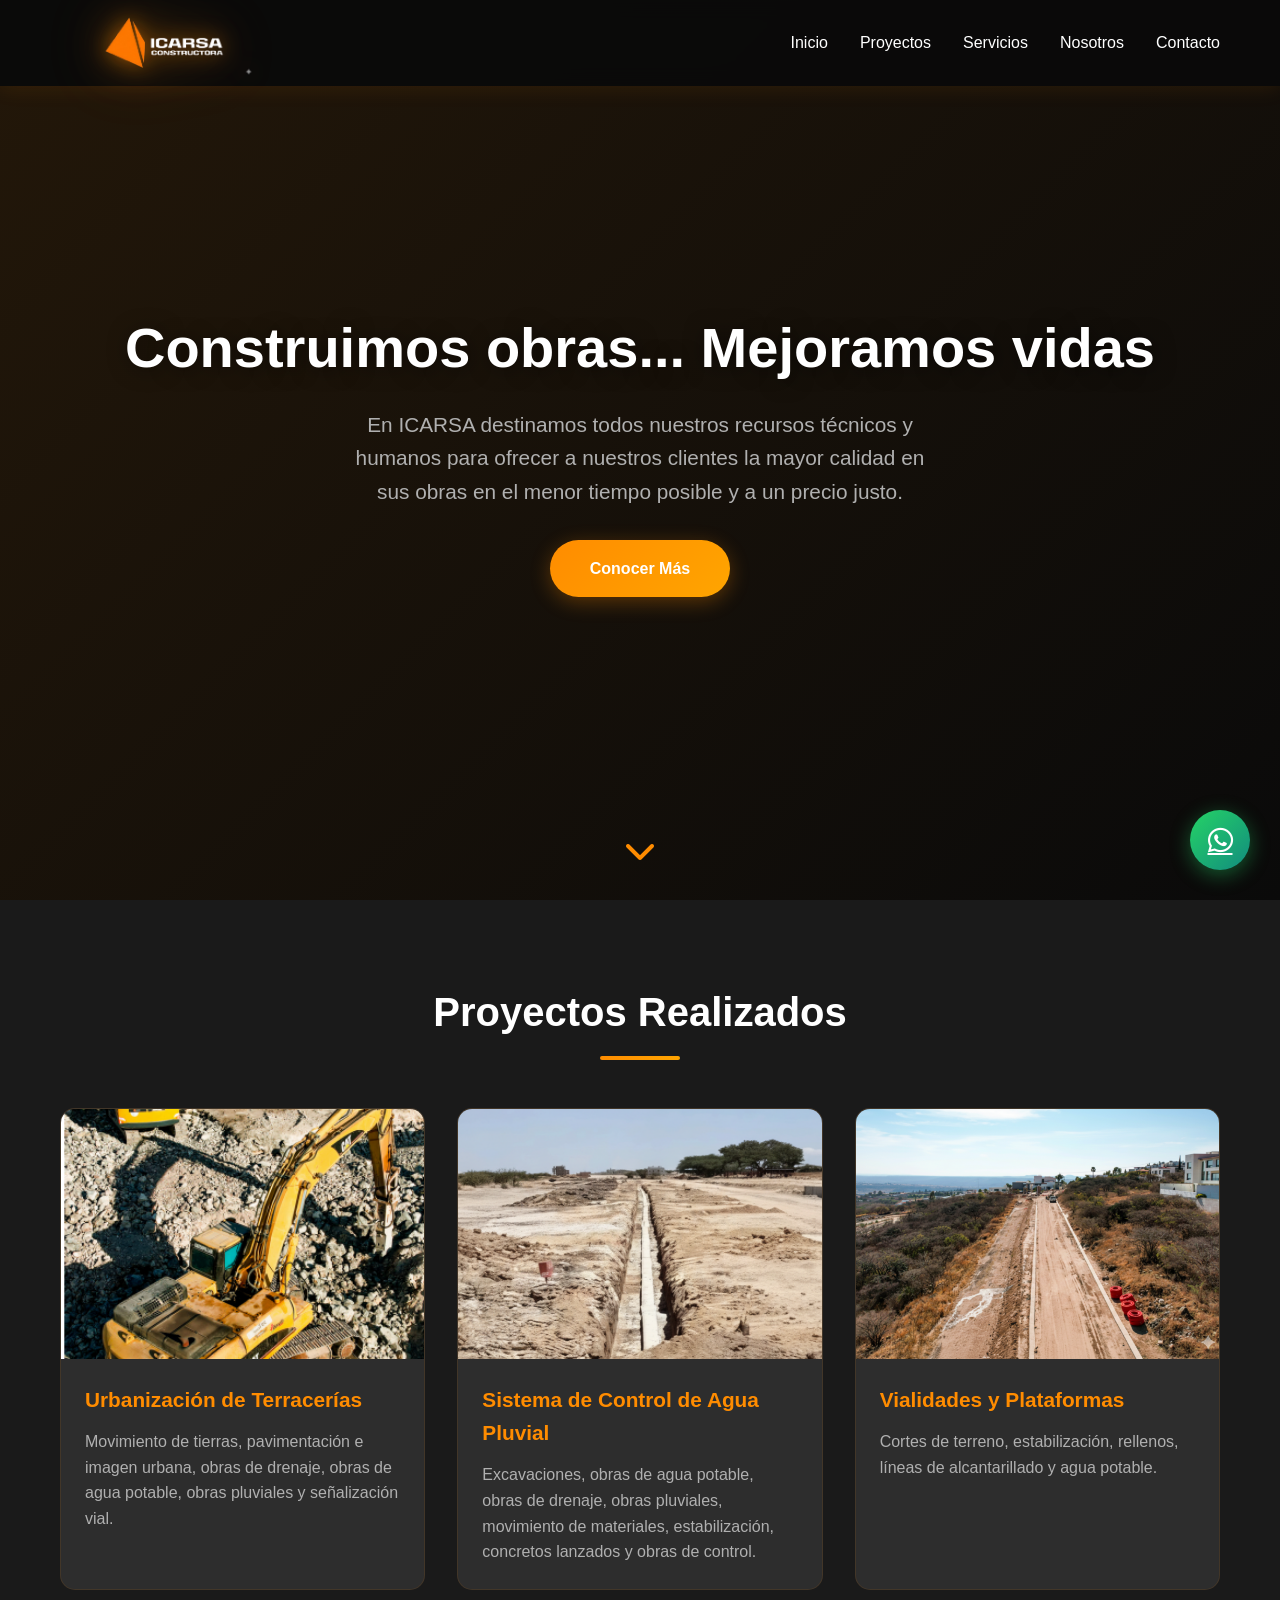
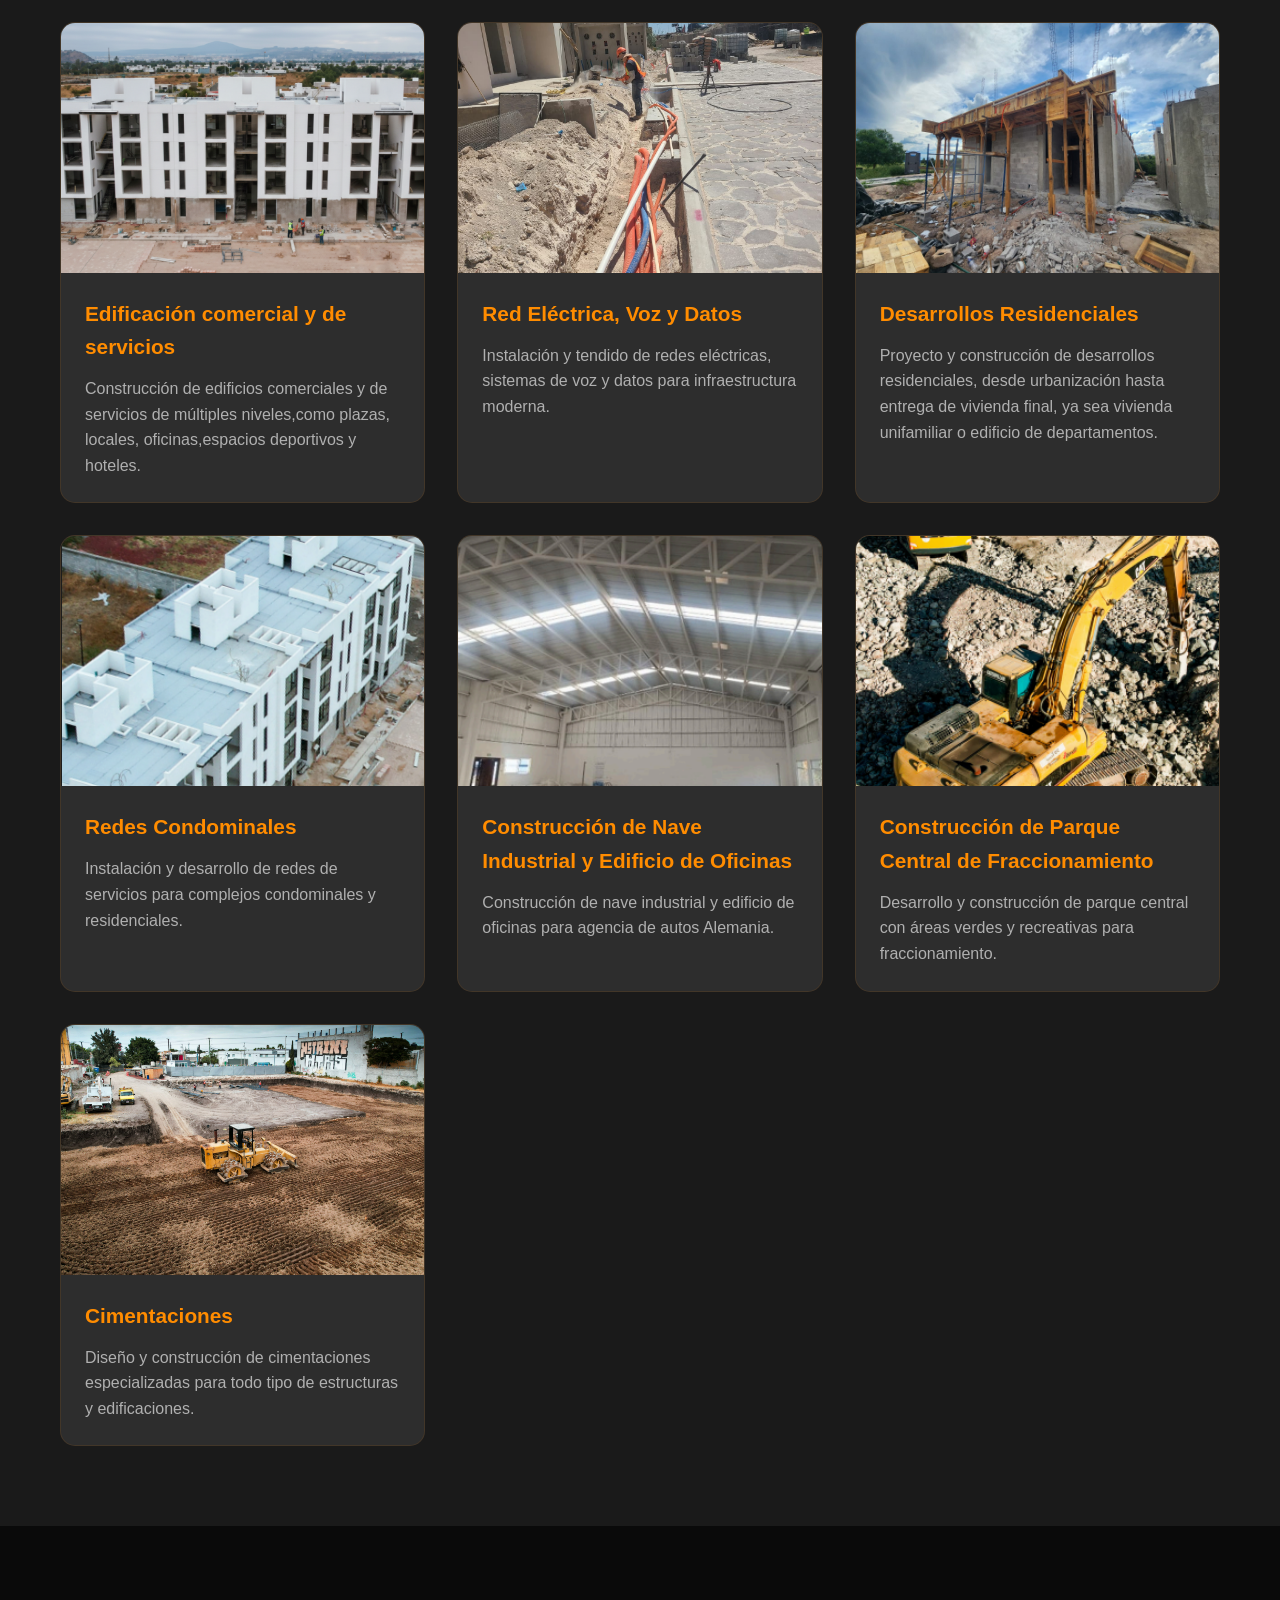
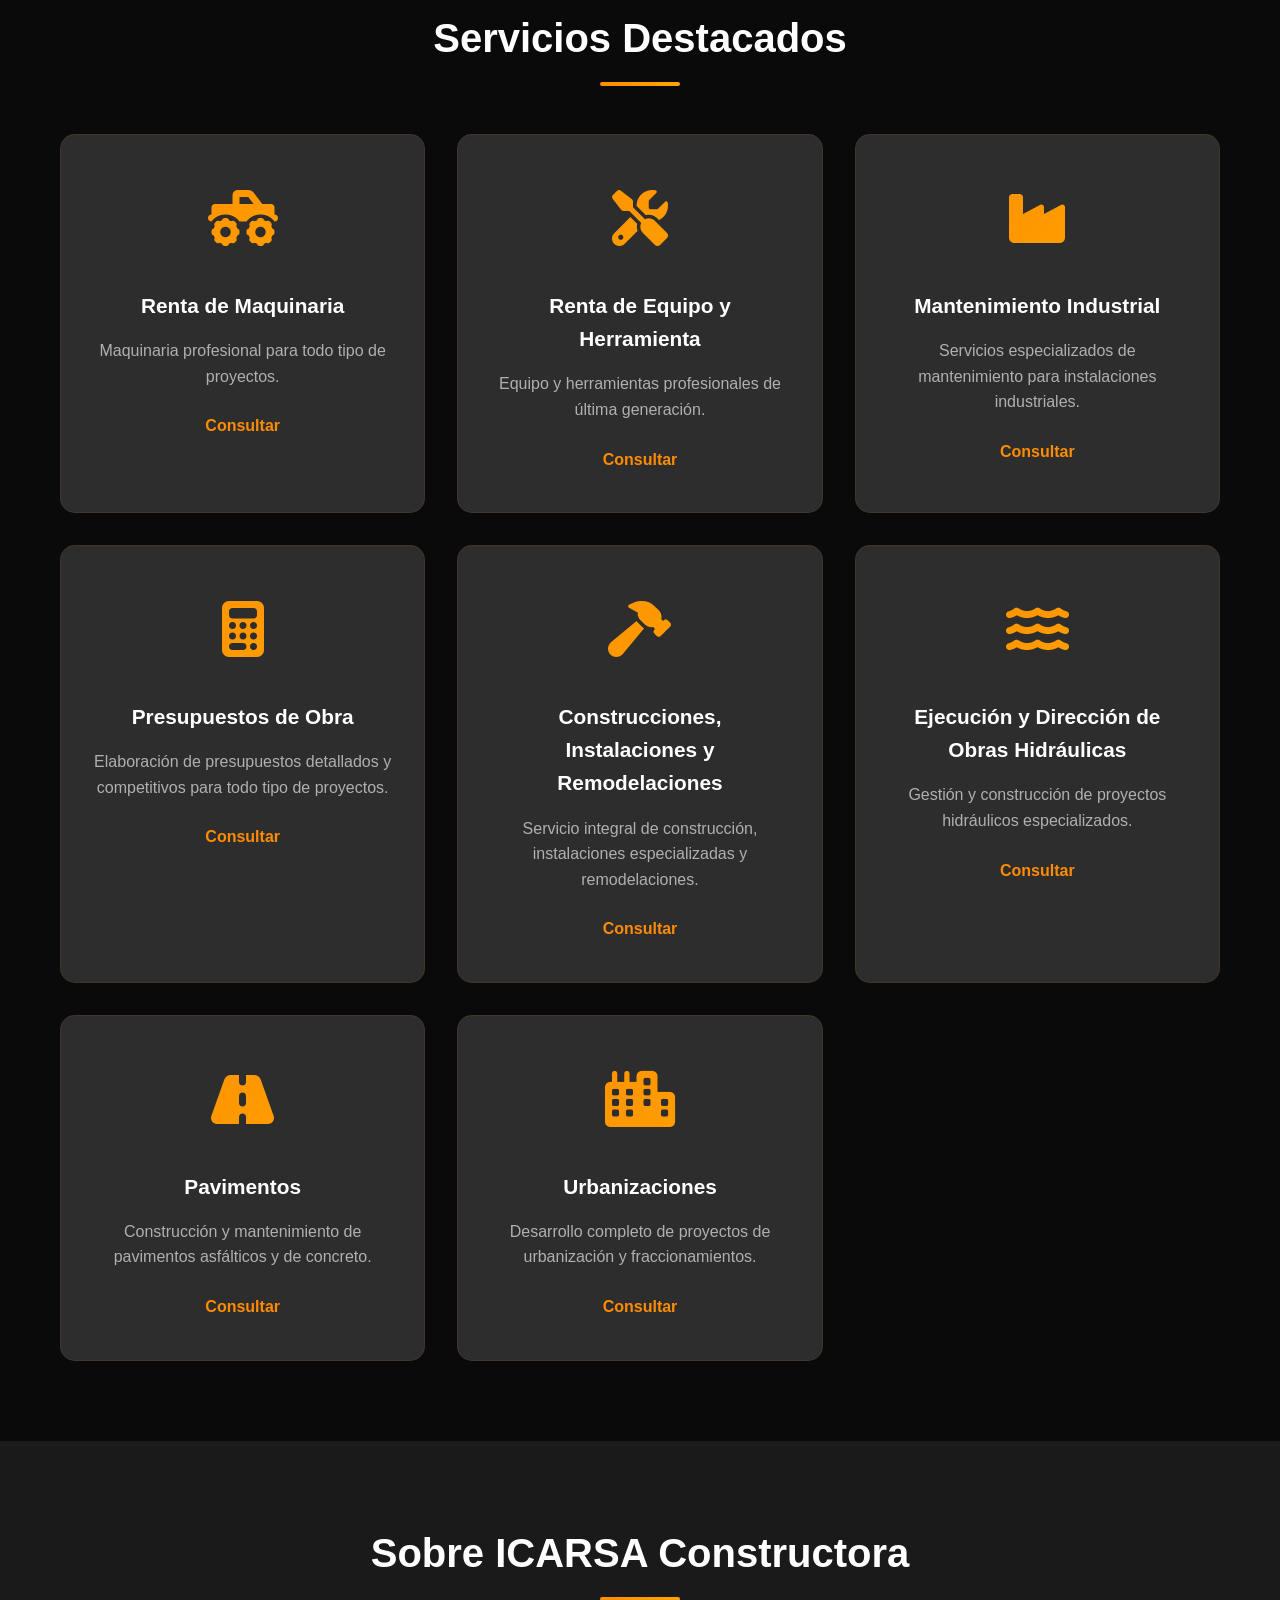
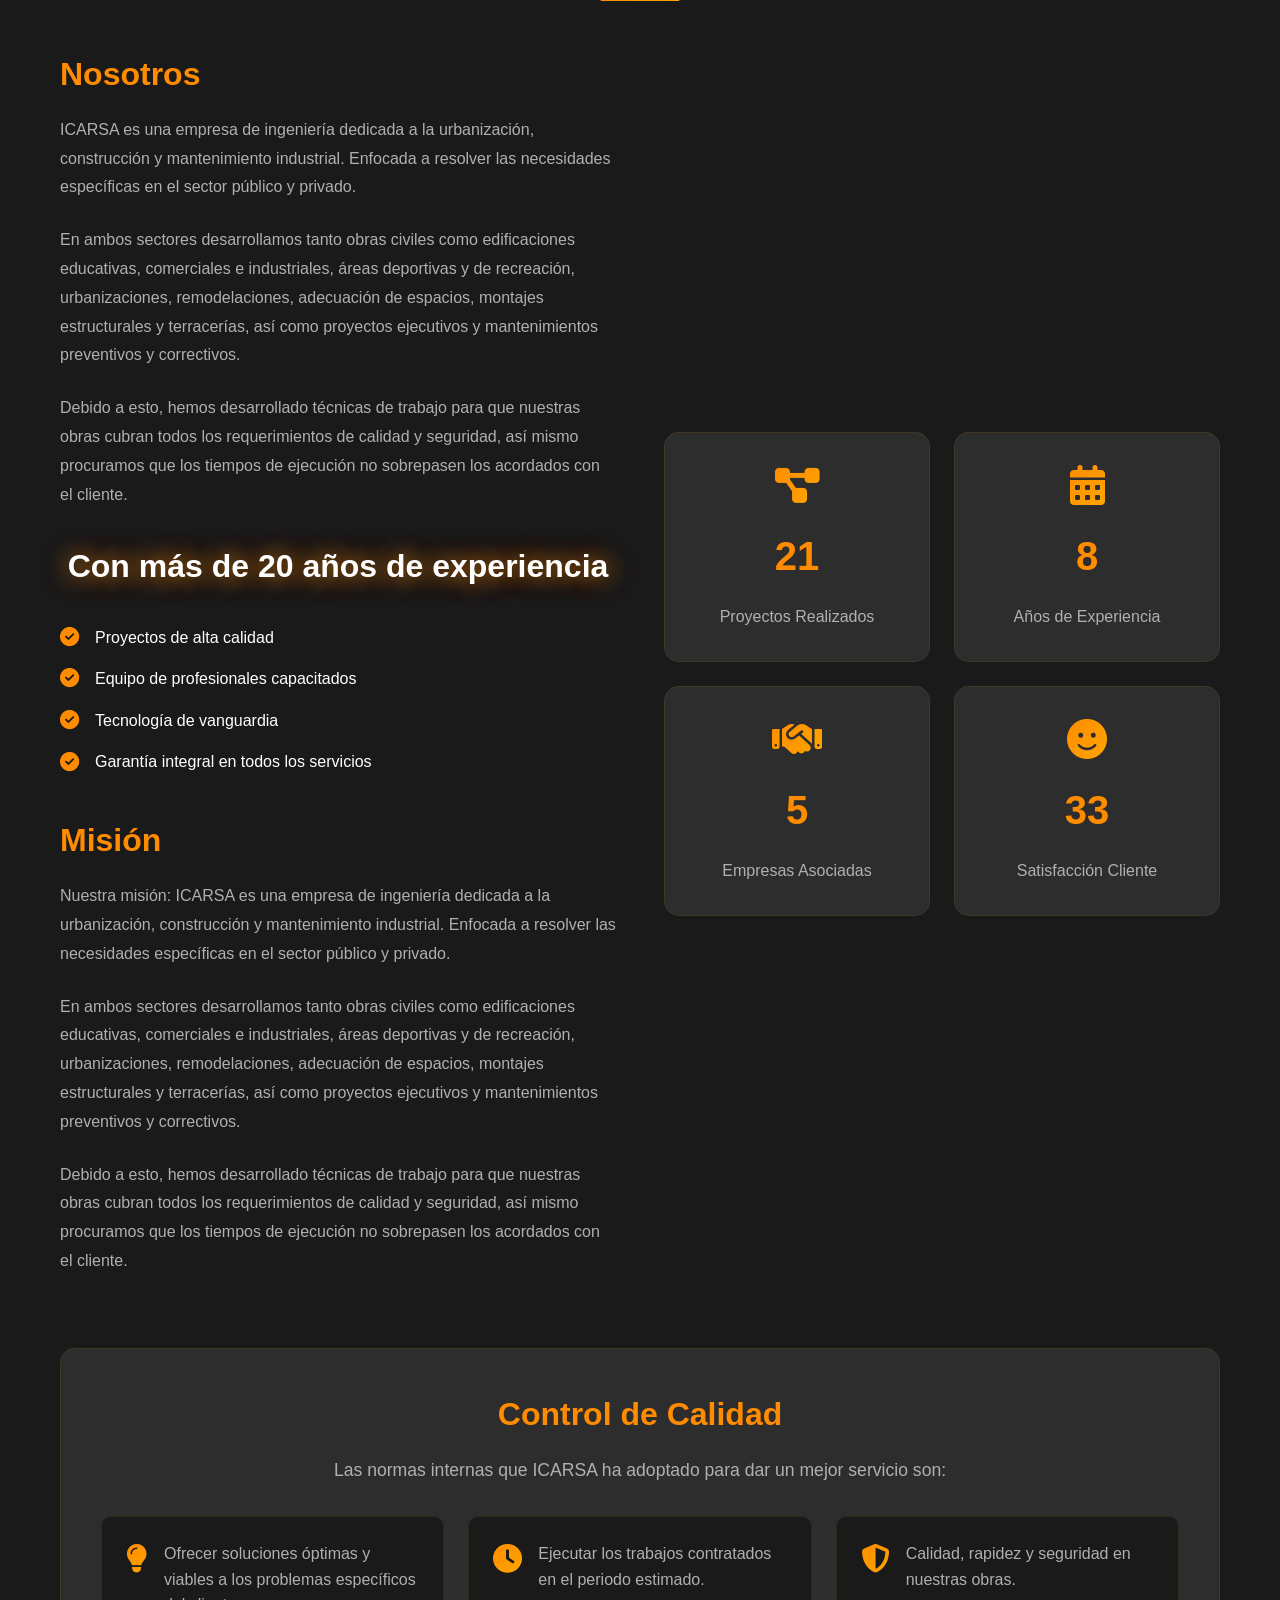
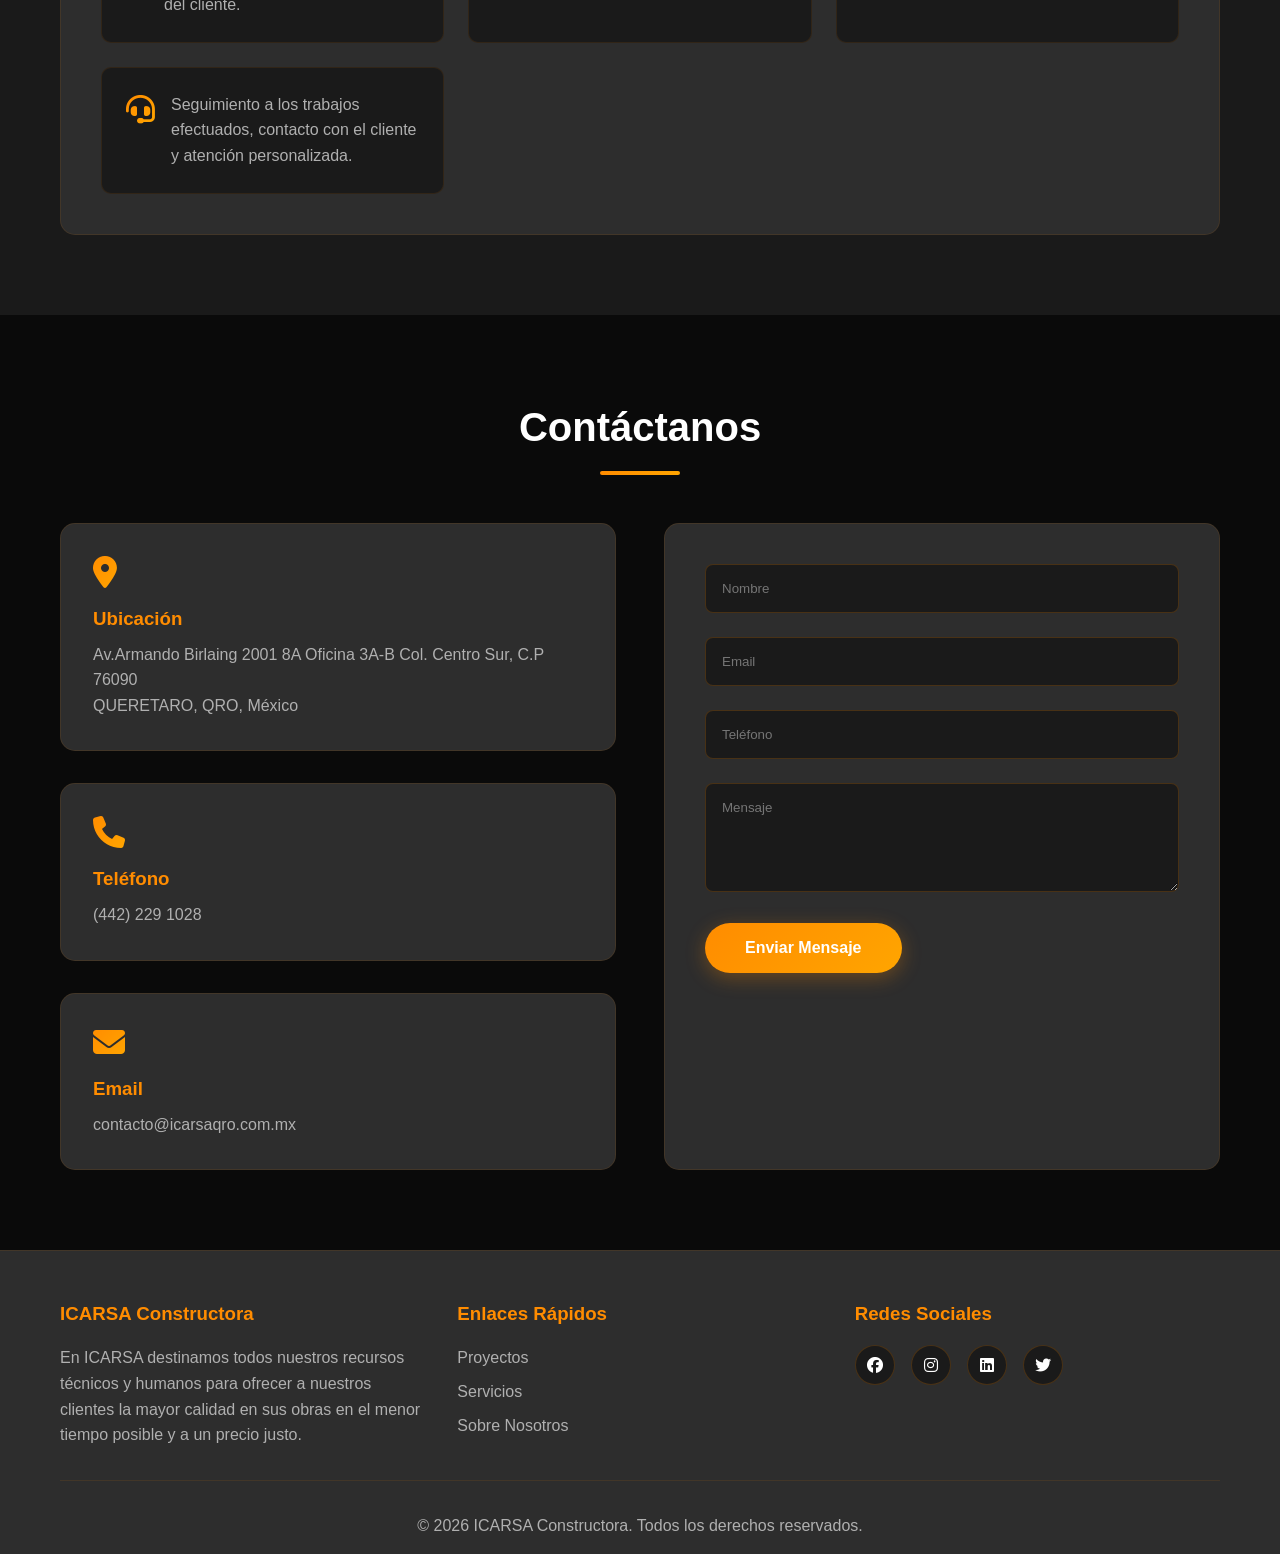
==== commit d32f4af4: "Actualización de los datos y se agregaron service-card y project-card" ====
--- a/index.html
+++ b/index.html
@@ -53,8 +53,8 @@
                         <img src="terraceria1.png" alt="Proyecto 1">
                     </div>
                     <div class="project-content">
-                        <h3>Modernización de Terracerías</h3>
-                        <p>Ampliación de terracerías, pavimentación, obras de drenaje y señalización vial.</p>
+                        <h3>Urbanización de Terracerías</h3>
+                        <p>Movimiento de tierras, pavimentación e imagen urbana, obras de drenaje, obras de agua potable, obras pluviales y señalización vial.</p>
                     </div>
                 </div>
 
@@ -64,7 +64,7 @@
                     </div>
                     <div class="project-content">
                         <h3>Sistema de Control de Agua Pluvial</h3>
-                        <p>Excavaciones, movimiento de materiales, estabilización, concretos lanzados y obras de control.</p>
+                        <p>Excavaciones, obras de agua potable, obras de drenaje, obras pluviales, movimiento de materiales, estabilización, concretos lanzados y obras de control.</p>
                     </div>
                 </div>
 
@@ -83,14 +83,14 @@
                         <img src="edificio2.png" alt="Proyecto 4">
                     </div>
                     <div class="project-content">
-                        <h3>Edificios Comerciales</h3>
-                        <p>Construcción de edificios comerciales y de servicios de múltiples niveles.</p>
-                    </div>
-                </div>
-
-                <div class="project-card">
-                    <div class="project-image">
-                        <img src="electrica1.png" alt="Red Eléctrica">
+                        <h3>Edificación comercial y de servicios</h3>
+                        <p>Construcción de edificios comerciales y de servicios de múltiples niveles,como plazas, locales, oficinas,espacios deportivos y hoteles.</p>
+                    </div>
+                </div>
+
+                <div class="project-card">
+                    <div class="project-image">
+                        <img src="Red electrica voz y datos/redelectrica7.jpeg" alt="Red Eléctrica">
                     </div>
                     <div class="project-content">
                         <h3>Red Eléctrica, Voz y Datos</h3>
@@ -100,11 +100,11 @@
 
                 <div class="project-card">
                     <div class="project-image">
-                        <img src="casa1.png" alt="Casa Muestra">
-                    </div>
-                    <div class="project-content">
-                        <h3>Construcción de Casa y Departamentos Muestra</h3>
-                        <p>Desarrollo y construcción de casas y departamentos modelo para proyectos residenciales.</p>
+                        <img src="Construccion de casas/casas1.jpeg" alt="Casa Muestra">
+                    </div>
+                    <div class="project-content">
+                        <h3>Desarrollos Residenciales</h3>
+                        <p>Proyecto y construcción de desarrollos residenciales, desde urbanización hasta entrega de vivienda final, ya sea vivienda unifamiliar o edificio de departamentos.</p>
                     </div>
                 </div>
 
@@ -324,7 +324,7 @@
                     <div class="info-card">
                         <i class="fas fa-map-marker-alt"></i>
                         <h3>Ubicación</h3>
-                        <p>Av. Fray Luis de León No. 8071 int. 105<br>(Intersur Empresarial), Centro Sur<br>Querétaro, Qro. C.P. 76090</p>
+                        <p>Av.Armando Birlaing 2001 8A Oficina 3A-B Col. Centro Sur, C.P 76090<br>QUERETARO, QRO, México</p>
                     </div>
                     <div class="info-card">
                         <i class="fas fa-phone"></i>
@@ -334,7 +334,7 @@
                     <div class="info-card">
                         <i class="fas fa-envelope"></i>
                         <h3>Email</h3>
-                        <p>administracion@icarsagro.com.mx</p>
+                        <p>contacto@icarsaqro.com.mx</p>
                     </div>
                 </div>
                 <div class="contact-form">
@@ -388,6 +388,7 @@
         <i class="fab fa-whatsapp"></i>
     </a>
 
+    <script src="data.js"></script>
     <script src="script.js"></script>
 </body>
 </html>
--- a/styles.css
+++ b/styles.css
@@ -708,12 +708,31 @@
         left: 0;
     }
 
+    .hero {
+        background: url('https://images.unsplash.com/photo-1541888946425-d81bb19240f5?w=1920') center/cover;
+    }
+
+    .hero-overlay {
+        background: transparent;
+    }
+
     .hero-title {
         font-size: 2.5rem;
+        text-shadow: 2px 2px 40px rgba(0, 0, 0, 1),
+                     0 0 20px rgba(0, 0, 0, 0.9),
+                     3px 3px 10px rgba(0, 0, 0, 0.8);
     }
 
     .hero-subtitle {
         font-size: 1.1rem;
+        text-shadow: 1px 1px 30px rgba(0, 0, 0, 1),
+                     0 0 15px rgba(0, 0, 0, 0.9),
+                     2px 2px 8px rgba(0, 0, 0, 0.8);
+    }
+
+    .btn-primary {
+        box-shadow: 0 5px 20px rgba(255, 140, 0, 0.5),
+                    0 0 30px rgba(0, 0, 0, 0.8);
     }
 
     .projects-grid {
@@ -747,3 +766,478 @@
         height: 50px;
     }
 }
+
+/* Página de Detalles del Proyecto */
+.breadcrumb {
+    background: var(--dark-bg-3);
+    padding: 1.5rem 0;
+    border-bottom: 1px solid rgba(255, 140, 0, 0.1);
+    margin-top: 70px;
+}
+
+.breadcrumb .container {
+    display: flex;
+    align-items: center;
+    gap: 0.5rem;
+    flex-wrap: wrap;
+}
+
+.breadcrumb a {
+    color: var(--primary-color);
+    text-decoration: none;
+    transition: color 0.3s ease;
+}
+
+.breadcrumb a:hover {
+    color: var(--secondary-color);
+}
+
+.breadcrumb span {
+    color: var(--text-gray);
+}
+
+.breadcrumb span:last-child {
+    color: var(--text-light);
+}
+
+.project-detail {
+    background: var(--dark-bg);
+    padding: 3rem 0;
+    min-height: calc(100vh - 70px);
+}
+
+/* Carrusel */
+.carousel-section {
+    margin-bottom: 4rem;
+}
+
+.carousel-container {
+    position: relative;
+    width: 100%;
+    max-height: 500px;
+    background: var(--dark-bg-3);
+    border-radius: 15px;
+    overflow: hidden;
+    border: 1px solid rgba(255, 140, 0, 0.2);
+}
+
+.carousel-track {
+    display: flex;
+    width: 100%;
+    height: 500px;
+    position: relative;
+}
+
+.carousel-slide {
+    min-width: 100%;
+    height: 100%;
+    display: none;
+    align-items: center;
+    justify-content: center;
+}
+
+.carousel-slide.active {
+    display: flex;
+}
+
+.carousel-slide img {
+    width: 100%;
+    height: 100%;
+    object-fit: cover;
+    animation: fadeIn 0.5s ease;
+}
+
+@keyframes fadeIn {
+    from {
+        opacity: 0;
+    }
+    to {
+        opacity: 1;
+    }
+}
+
+.carousel-button {
+    position: absolute;
+    top: 50%;
+    transform: translateY(-50%);
+    background: rgba(255, 140, 0, 0.8);
+    color: white;
+    border: none;
+    width: 50px;
+    height: 50px;
+    border-radius: 50%;
+    cursor: pointer;
+    font-size: 1.5rem;
+    display: flex;
+    align-items: center;
+    justify-content: center;
+    transition: all 0.3s ease;
+    z-index: 10;
+}
+
+.carousel-button:hover {
+    background: var(--primary-color);
+    transform: translateY(-50%) scale(1.1);
+}
+
+.carousel-button.prev {
+    left: 20px;
+}
+
+.carousel-button.next {
+    right: 20px;
+}
+
+.carousel-indicators {
+    display: flex;
+    justify-content: center;
+    gap: 1rem;
+    margin-top: 2rem;
+    flex-wrap: wrap;
+}
+
+.carousel-dot {
+    width: 12px;
+    height: 12px;
+    border-radius: 50%;
+    background: rgba(255, 140, 0, 0.4);
+    border: 2px solid rgba(255, 140, 0, 0.6);
+    cursor: pointer;
+    transition: all 0.3s ease;
+}
+
+.carousel-dot.active {
+    background: var(--primary-color);
+    transform: scale(1.3);
+    border-color: var(--primary-color);
+}
+
+.carousel-dot:hover {
+    background: var(--primary-color);
+}
+
+/* Información del Proyecto */
+.project-info {
+    background: var(--dark-bg-2);
+    padding: 3rem;
+    border-radius: 15px;
+    border: 1px solid rgba(255, 140, 0, 0.1);
+}
+
+.project-header {
+    margin-bottom: 2rem;
+    border-bottom: 2px solid rgba(255, 140, 0, 0.2);
+    padding-bottom: 2rem;
+}
+
+.project-header h1 {
+    color: var(--text-light);
+    font-size: 2.5rem;
+    margin-bottom: 1rem;
+}
+
+.project-description {
+    color: var(--text-gray);
+    font-size: 1.1rem;
+    line-height: 1.8;
+}
+
+.project-details-grid {
+    display: grid;
+    grid-template-columns: 2fr 1fr;
+    gap: 3rem;
+}
+
+.details-column h2 {
+    color: var(--primary-color);
+    font-size: 1.8rem;
+    margin-bottom: 1.5rem;
+}
+
+.details-box {
+    background: var(--dark-bg-3);
+    padding: 2rem;
+    border-radius: 12px;
+    border: 1px solid rgba(255, 140, 0, 0.1);
+    margin-bottom: 2rem;
+    transition: all 0.3s ease;
+}
+
+.details-box:hover {
+    border-color: var(--primary-color);
+    box-shadow: 0 5px 20px rgba(255, 140, 0, 0.1);
+}
+
+.details-box h3 {
+    color: var(--primary-color);
+    font-size: 1.3rem;
+    margin-bottom: 1rem;
+}
+
+.details-box p {
+    color: var(--text-gray);
+    line-height: 1.8;
+}
+
+.details-box.highlight {
+    background: linear-gradient(135deg, rgba(255, 140, 0, 0.15) 0%, rgba(255, 165, 0, 0.1) 100%);
+    border-color: var(--primary-color);
+    text-align: center;
+}
+
+.details-box.highlight a {
+    margin-top: 1rem;
+}
+
+.features-list {
+    list-style: none;
+}
+
+.features-list li {
+    display: flex;
+    align-items: center;
+    gap: 1rem;
+    margin-bottom: 1rem;
+    color: var(--text-gray);
+    line-height: 1.6;
+}
+
+.features-list i {
+    color: var(--primary-color);
+    font-size: 1.2rem;
+    flex-shrink: 0;
+}
+
+/* Proyectos Relacionados */
+.related-projects {
+    display: grid;
+    grid-template-columns: 1fr;
+    gap: 1.5rem;
+}
+
+.related-project-link {
+    display: flex;
+    align-items: center;
+    gap: 1rem;
+    background: var(--dark-bg-3);
+    padding: 1rem;
+    border-radius: 10px;
+    border: 1px solid rgba(255, 140, 0, 0.1);
+    text-decoration: none;
+    transition: all 0.3s ease;
+}
+
+.related-project-link:hover {
+    border-color: var(--primary-color);
+    transform: translateX(10px);
+}
+
+.related-project-link img {
+    width: 80px;
+    height: 80px;
+    object-fit: cover;
+    border-radius: 8px;
+}
+
+.related-project-link h4 {
+    color: var(--text-light);
+    margin: 0;
+    flex: 1;
+    font-size: 0.95rem;
+    line-height: 1.4;
+}
+
+/* Responsive - Project Detail */
+@media (max-width: 768px) {
+    .breadcrumb .container {
+        font-size: 0.9rem;
+    }
+
+    .carousel-container {
+        max-height: 300px;
+    }
+
+    .carousel-track {
+        height: 300px;
+    }
+
+    .carousel-slide {
+        height: 300px;
+    }
+
+    .carousel-button {
+        width: 40px;
+        height: 40px;
+        font-size: 1.2rem;
+    }
+
+    .carousel-button.prev {
+        left: 10px;
+    }
+
+    .carousel-button.next {
+        right: 10px;
+    }
+
+    .project-header h1 {
+        font-size: 1.8rem;
+    }
+
+    .project-details-grid {
+        grid-template-columns: 1fr;
+    }
+
+    .project-info {
+        padding: 1.5rem;
+    }
+
+    .details-box {
+        padding: 1.5rem;
+    }
+}
+
+/* Página de Detalles del Servicio */
+.service-detail {
+    background: var(--dark-bg);
+    padding: 3rem 0;
+    min-height: calc(100vh - 70px);
+}
+
+.service-info {
+    background: var(--dark-bg-2);
+    padding: 3rem;
+    border-radius: 15px;
+    border: 1px solid rgba(255, 140, 0, 0.1);
+}
+
+.service-header {
+    margin-bottom: 2rem;
+    border-bottom: 2px solid rgba(255, 140, 0, 0.2);
+    padding-bottom: 2rem;
+    text-align: center;
+}
+
+.service-icon-large {
+    font-size: 4rem;
+    background: var(--accent-gradient);
+    -webkit-background-clip: text;
+    -webkit-text-fill-color: transparent;
+    background-clip: text;
+    margin-bottom: 1rem;
+    display: block;
+}
+
+.service-header h1 {
+    color: var(--text-light);
+    font-size: 2.5rem;
+    margin-bottom: 1rem;
+}
+
+.service-description {
+    color: var(--text-gray);
+    font-size: 1.1rem;
+    line-height: 1.8;
+    max-width: 800px;
+    margin: 0 auto;
+}
+
+.service-details-grid {
+    display: grid;
+    grid-template-columns: 2fr 1fr;
+    gap: 3rem;
+}
+
+.related-services {
+    display: grid;
+    grid-template-columns: 1fr;
+    gap: 1.5rem;
+}
+
+.related-service-link {
+    display: flex;
+    flex-direction: column;
+    align-items: center;
+    gap: 1rem;
+    background: var(--dark-bg-3);
+    padding: 1.5rem;
+    border-radius: 10px;
+    border: 1px solid rgba(255, 140, 0, 0.1);
+    text-decoration: none;
+    transition: all 0.3s ease;
+    text-align: center;
+}
+
+.related-service-link:hover {
+    border-color: var(--primary-color);
+    transform: translateY(-5px);
+    box-shadow: 0 5px 20px rgba(255, 140, 0, 0.1);
+}
+
+.service-link-icon {
+    font-size: 2rem;
+    background: var(--accent-gradient);
+    -webkit-background-clip: text;
+    -webkit-text-fill-color: transparent;
+    background-clip: text;
+}
+
+.related-service-link h4 {
+    color: var(--text-light);
+    margin: 0;
+    font-size: 0.95rem;
+    line-height: 1.4;
+}
+
+/* Responsive - Service Detail */
+@media (max-width: 768px) {
+    .service-header h1 {
+        font-size: 1.8rem;
+    }
+
+    .service-icon-large {
+        font-size: 3rem;
+    }
+
+    .service-details-grid {
+        grid-template-columns: 1fr;
+    }
+
+    .service-info {
+        padding: 1.5rem;
+    }
+
+    .related-service-link {
+        padding: 1rem;
+    }
+}
+
+@media (max-width: 480px) {
+    .service-header h1 {
+        font-size: 1.5rem;
+    }
+
+    .service-icon-large {
+        font-size: 2.5rem;
+    }
+}
+
+@media (max-width: 480px) {
+    .carousel-indicators {
+        gap: 0.5rem;
+    }
+
+    .carousel-dot {
+        width: 10px;
+        height: 10px;
+    }
+
+    .related-project-link {
+        flex-direction: column;
+        text-align: center;
+    }
+
+    .related-project-link img {
+        width: 100%;
+        height: 150px;
+    }
+}
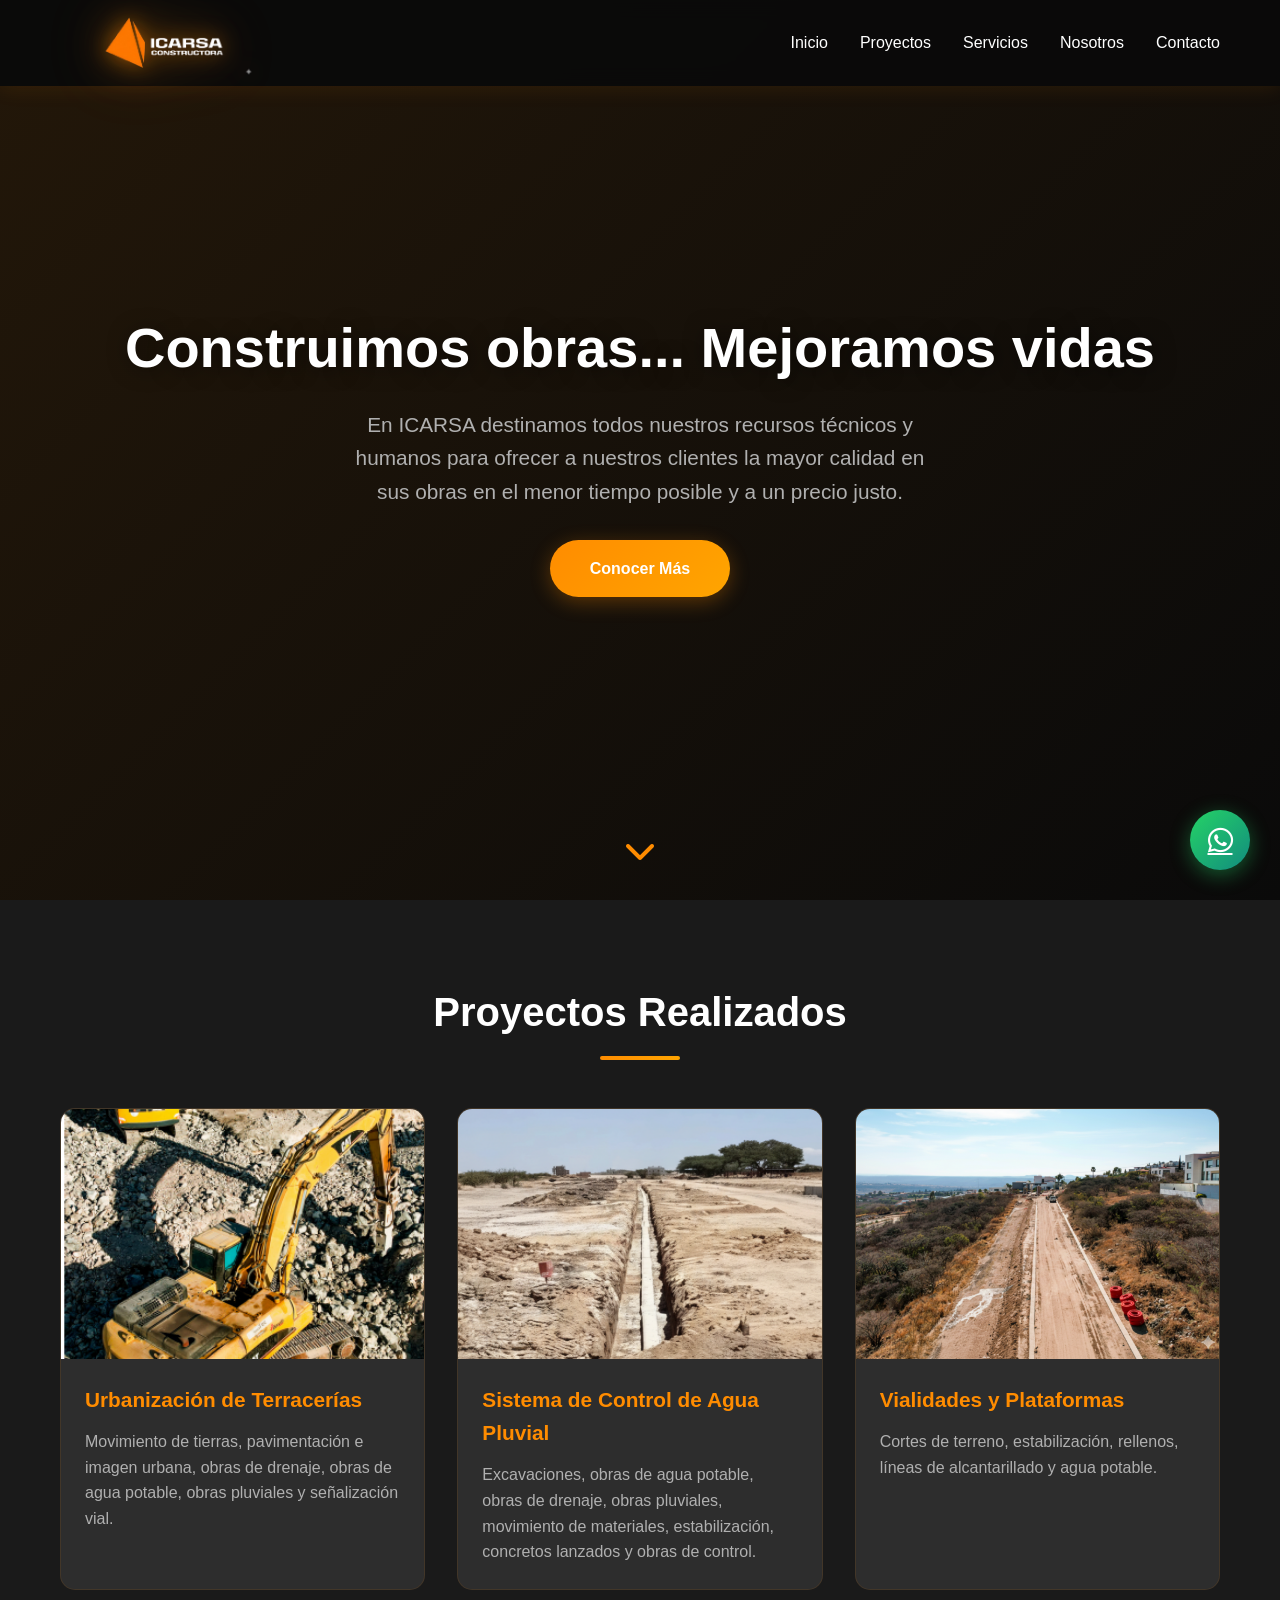
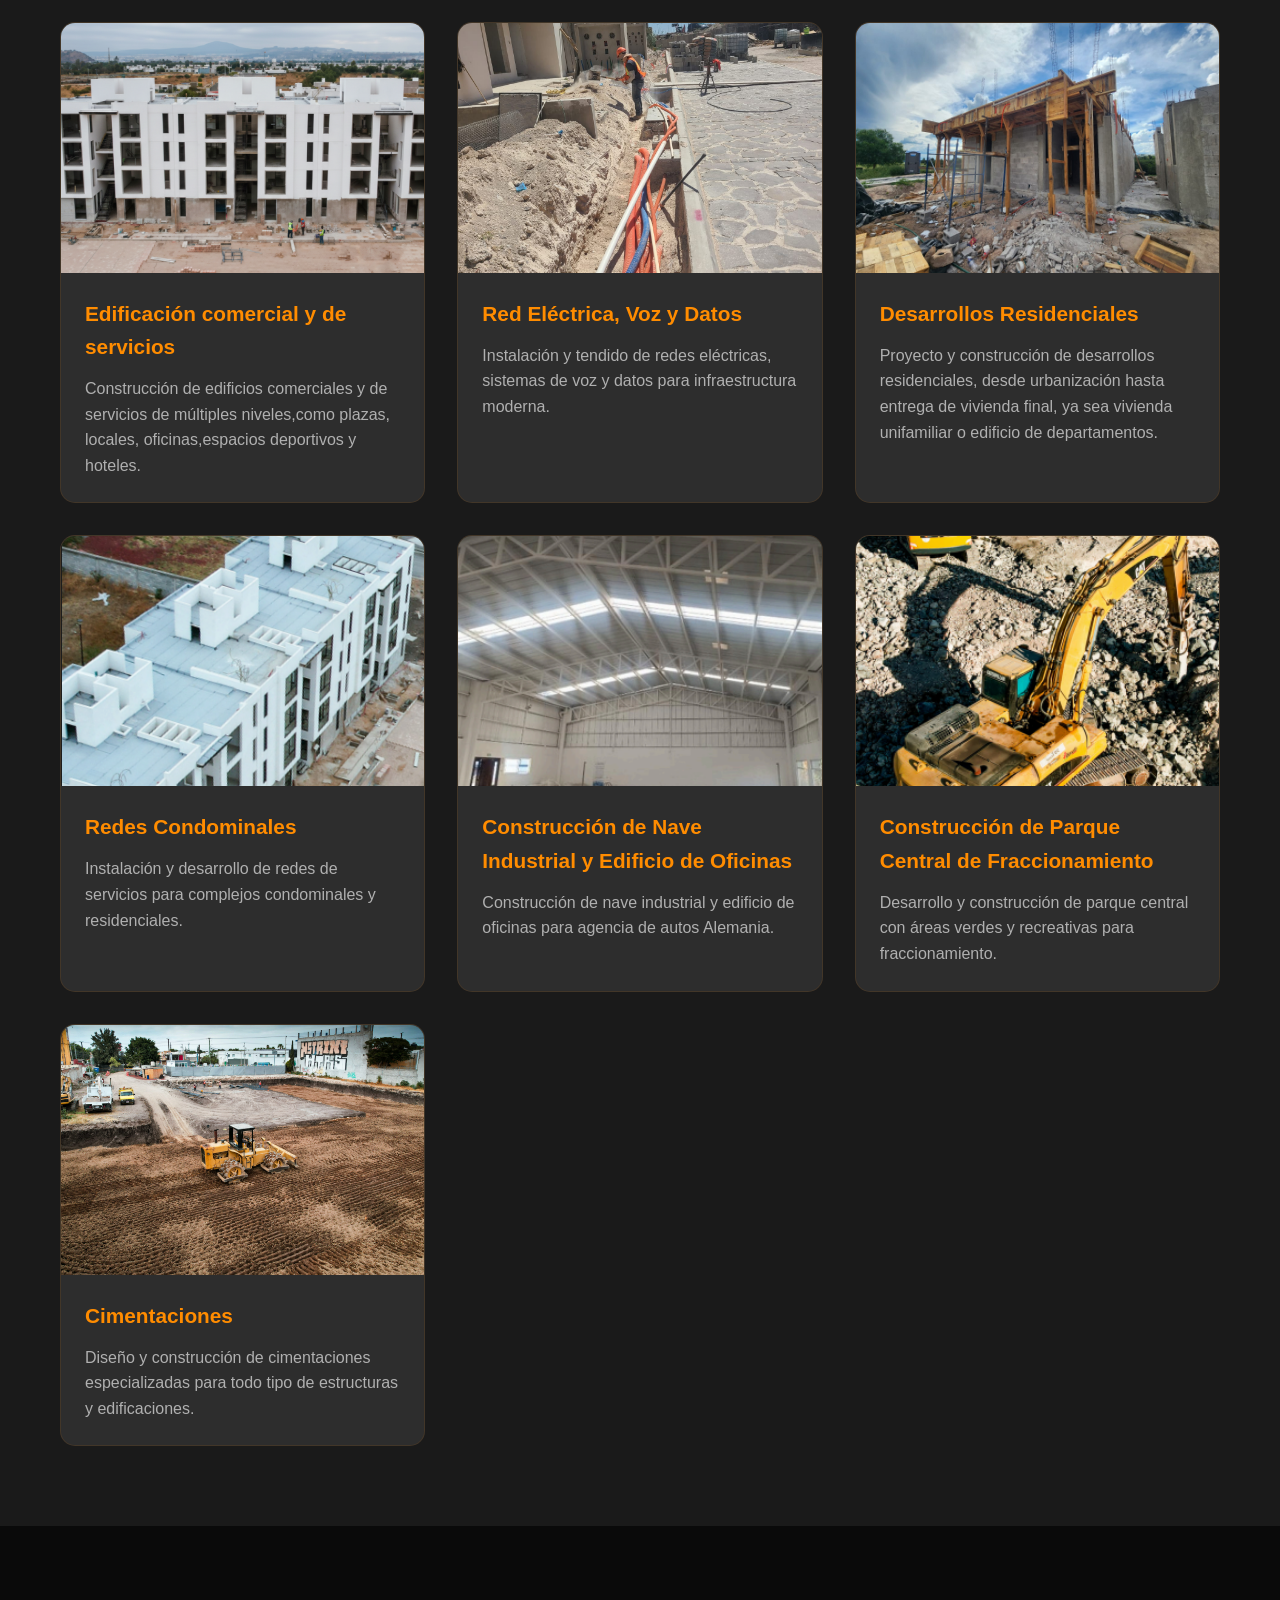
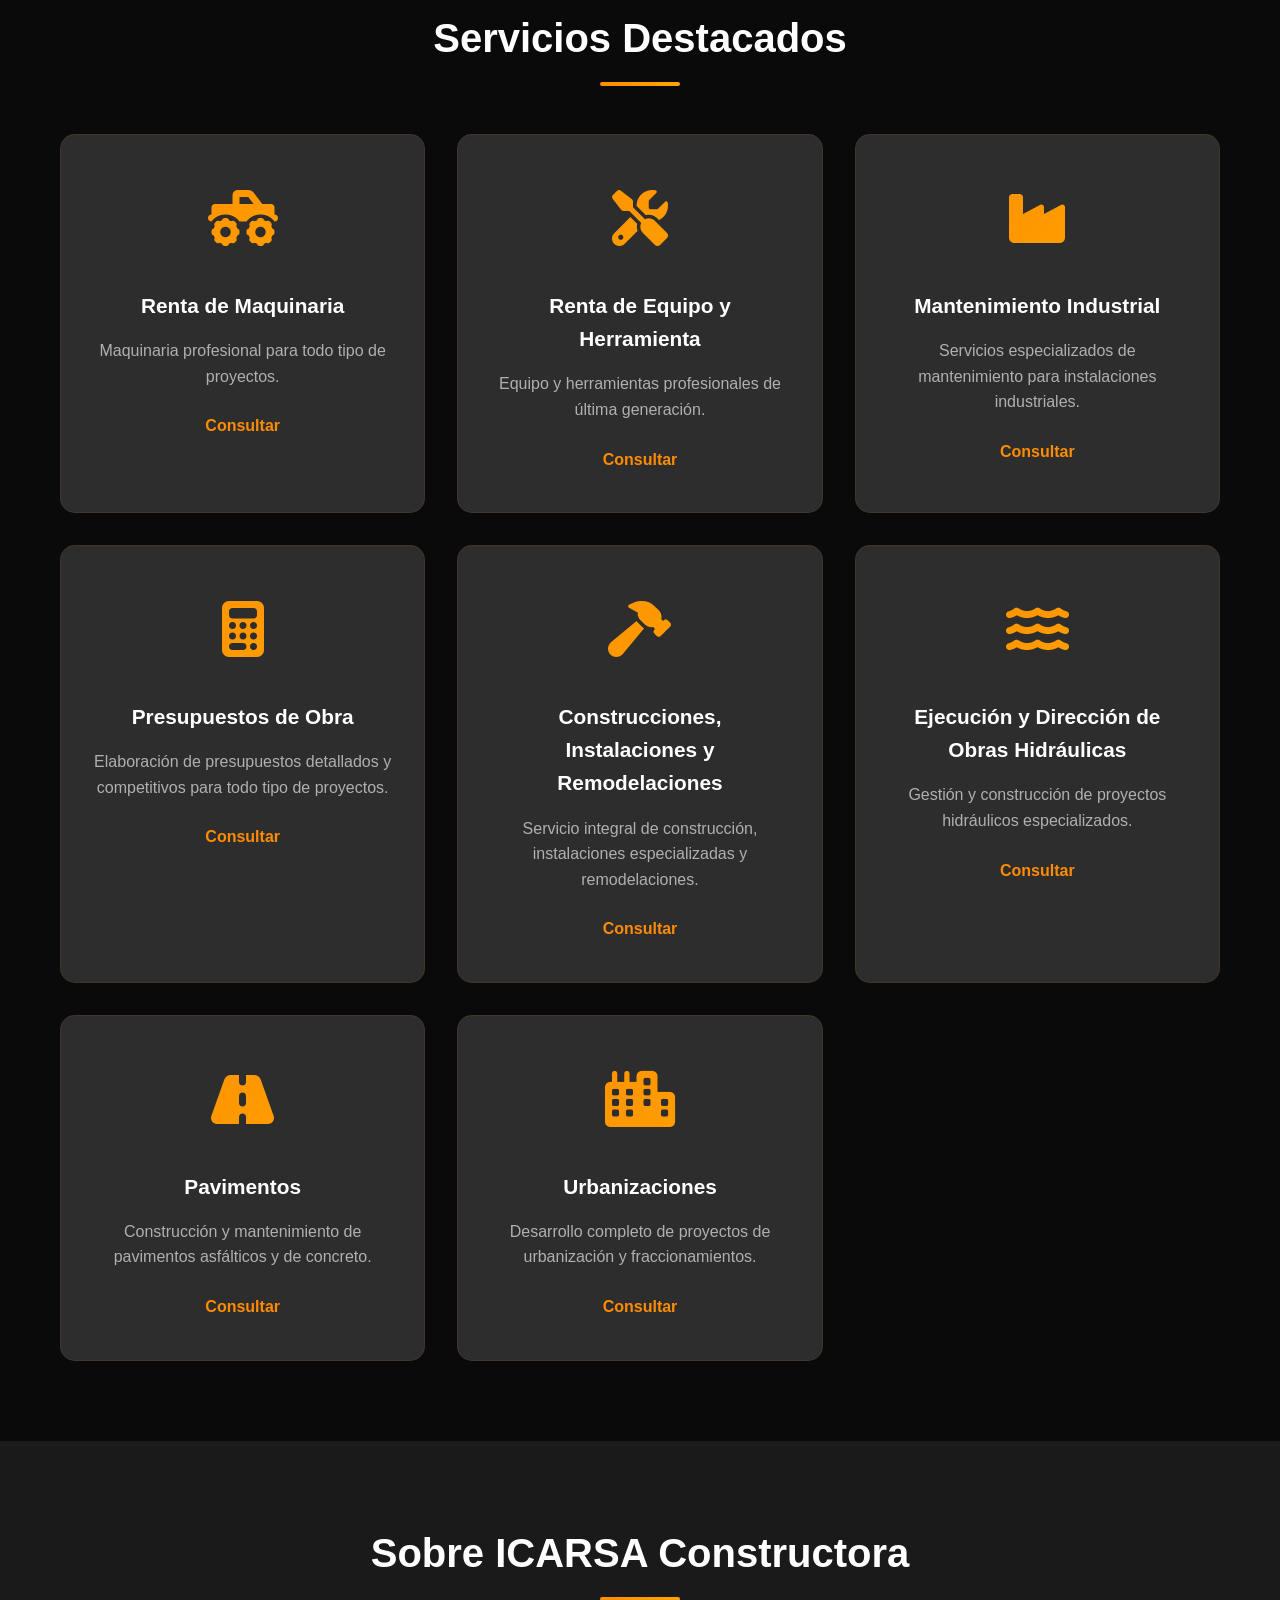
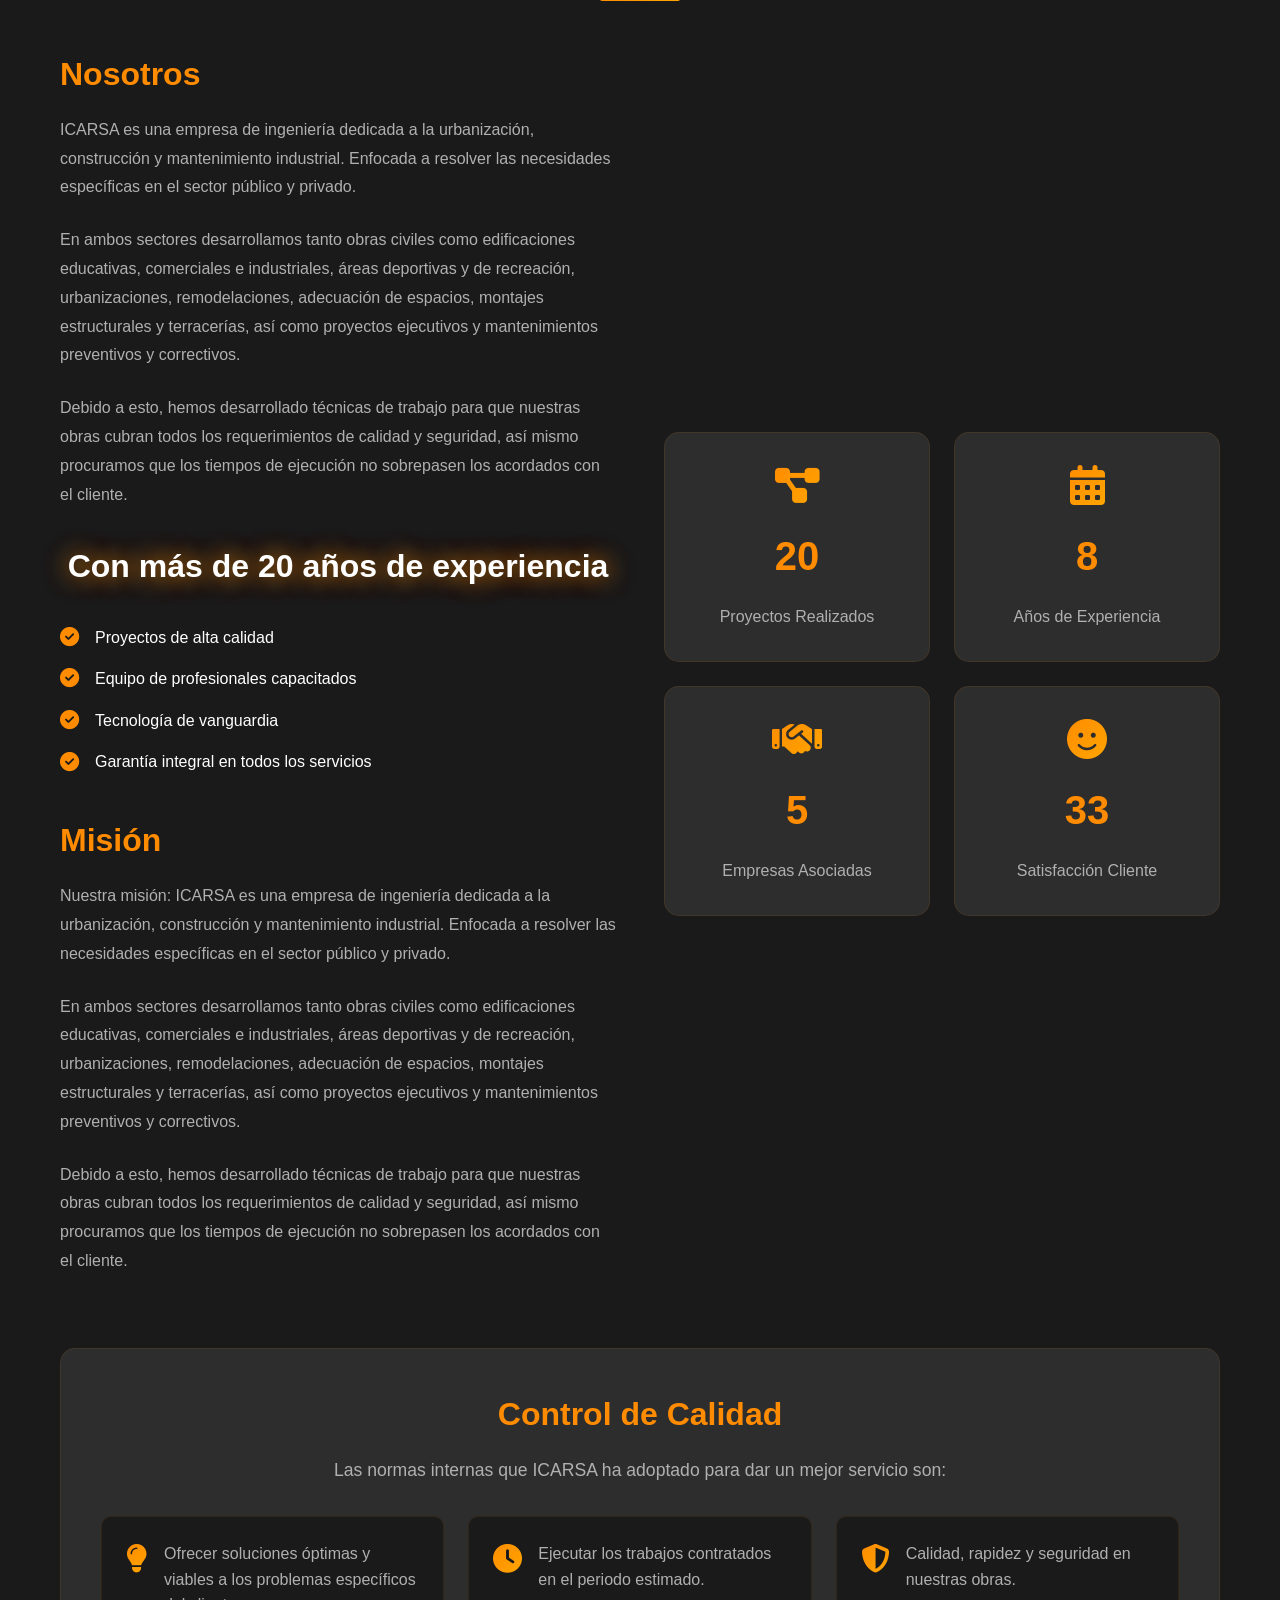
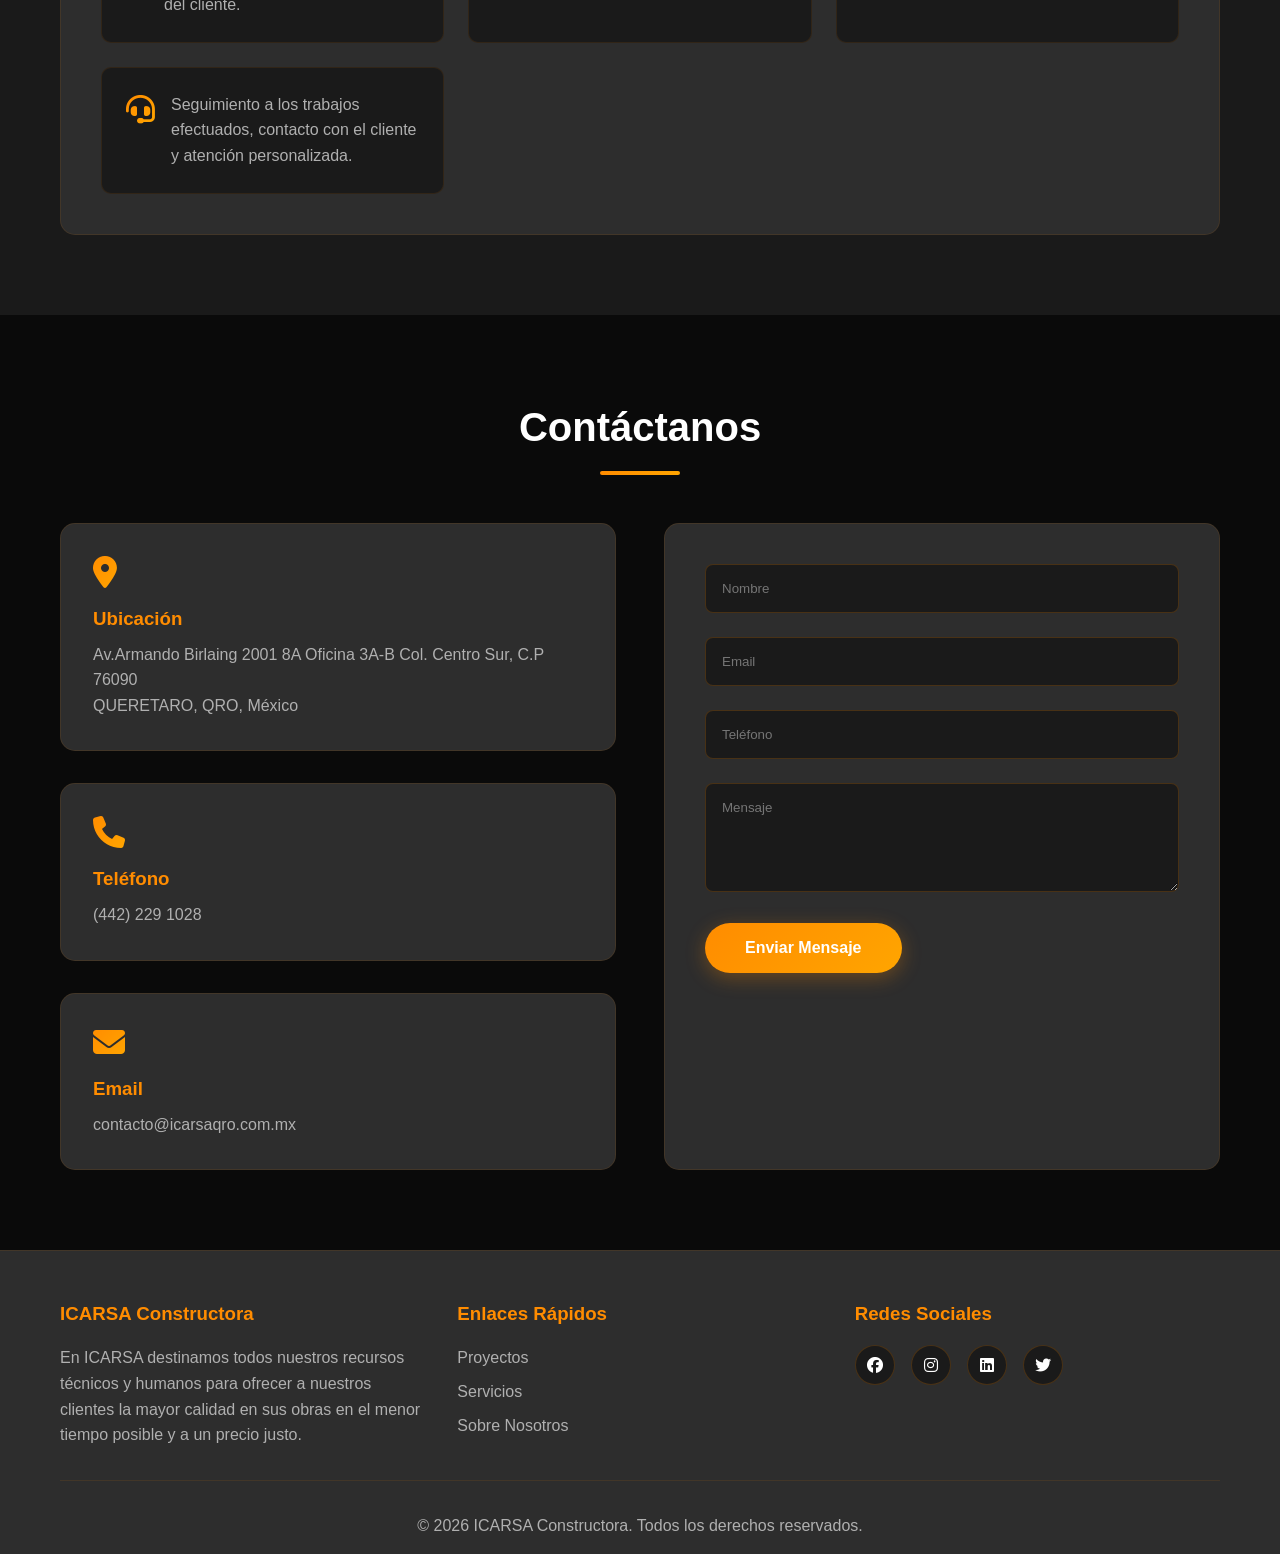
==== commit 263e8966: "feat: agregar carrusel de imágenes para proyectos y servicios, formulario de contacto con envío de c" ====
--- a/index.html
+++ b/index.html
@@ -338,11 +338,12 @@
                     </div>
                 </div>
                 <div class="contact-form">
-                    <form>
-                        <input type="text" placeholder="Nombre" required>
-                        <input type="email" placeholder="Email" required>
-                        <input type="tel" placeholder="Teléfono">
-                        <textarea placeholder="Mensaje" rows="5" required></textarea>
+                    <form method="POST" action="https://formsubmit.co/michel.vasquez@icarsaqro.com.mx">
+                        <input type="text" name="nombre" placeholder="Nombre" required>
+                        <input type="email" name="email" placeholder="Email" required>
+                        <input type="tel" name="telefono" placeholder="Teléfono">
+                        <textarea name="mensaje" placeholder="Mensaje" rows="5" required></textarea>
+                        <input type="hidden" name="_captcha" value="false">
                         <button type="submit" class="btn btn-primary">Enviar Mensaje</button>
                     </form>
                 </div>
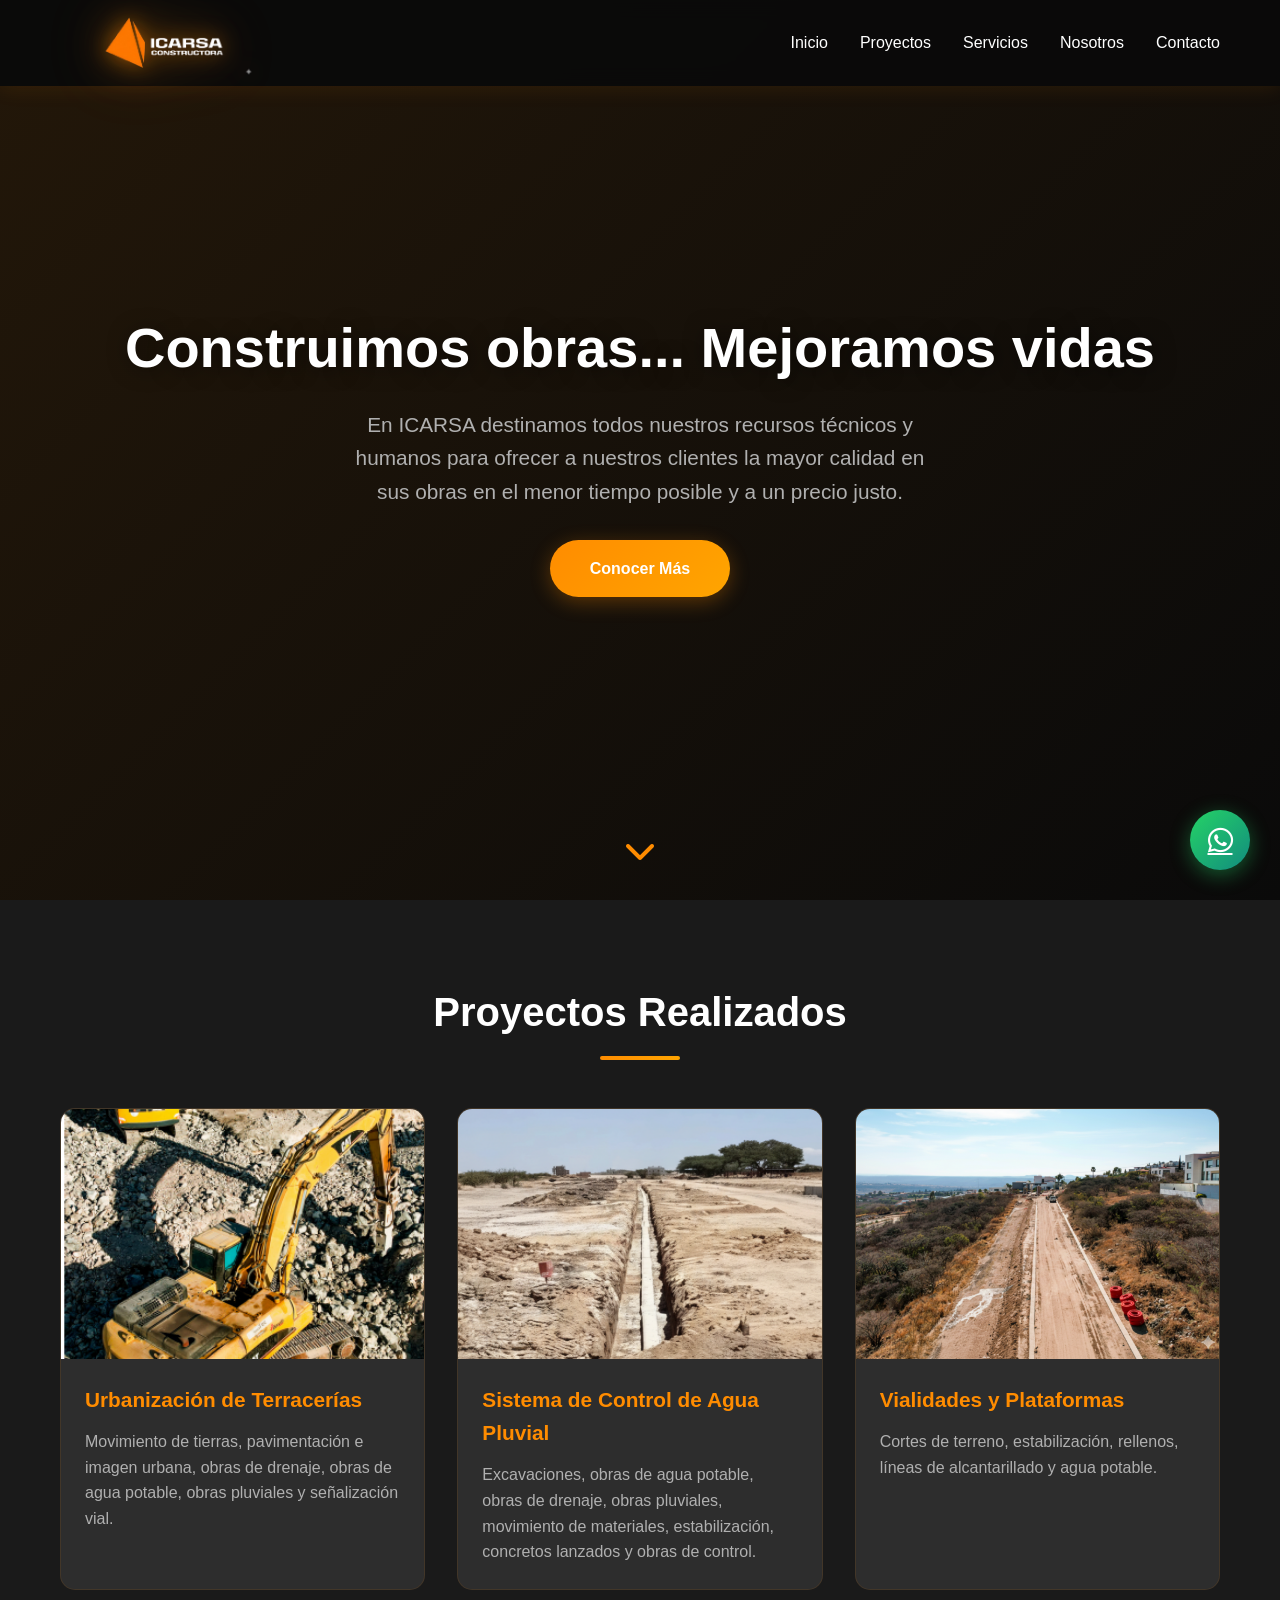
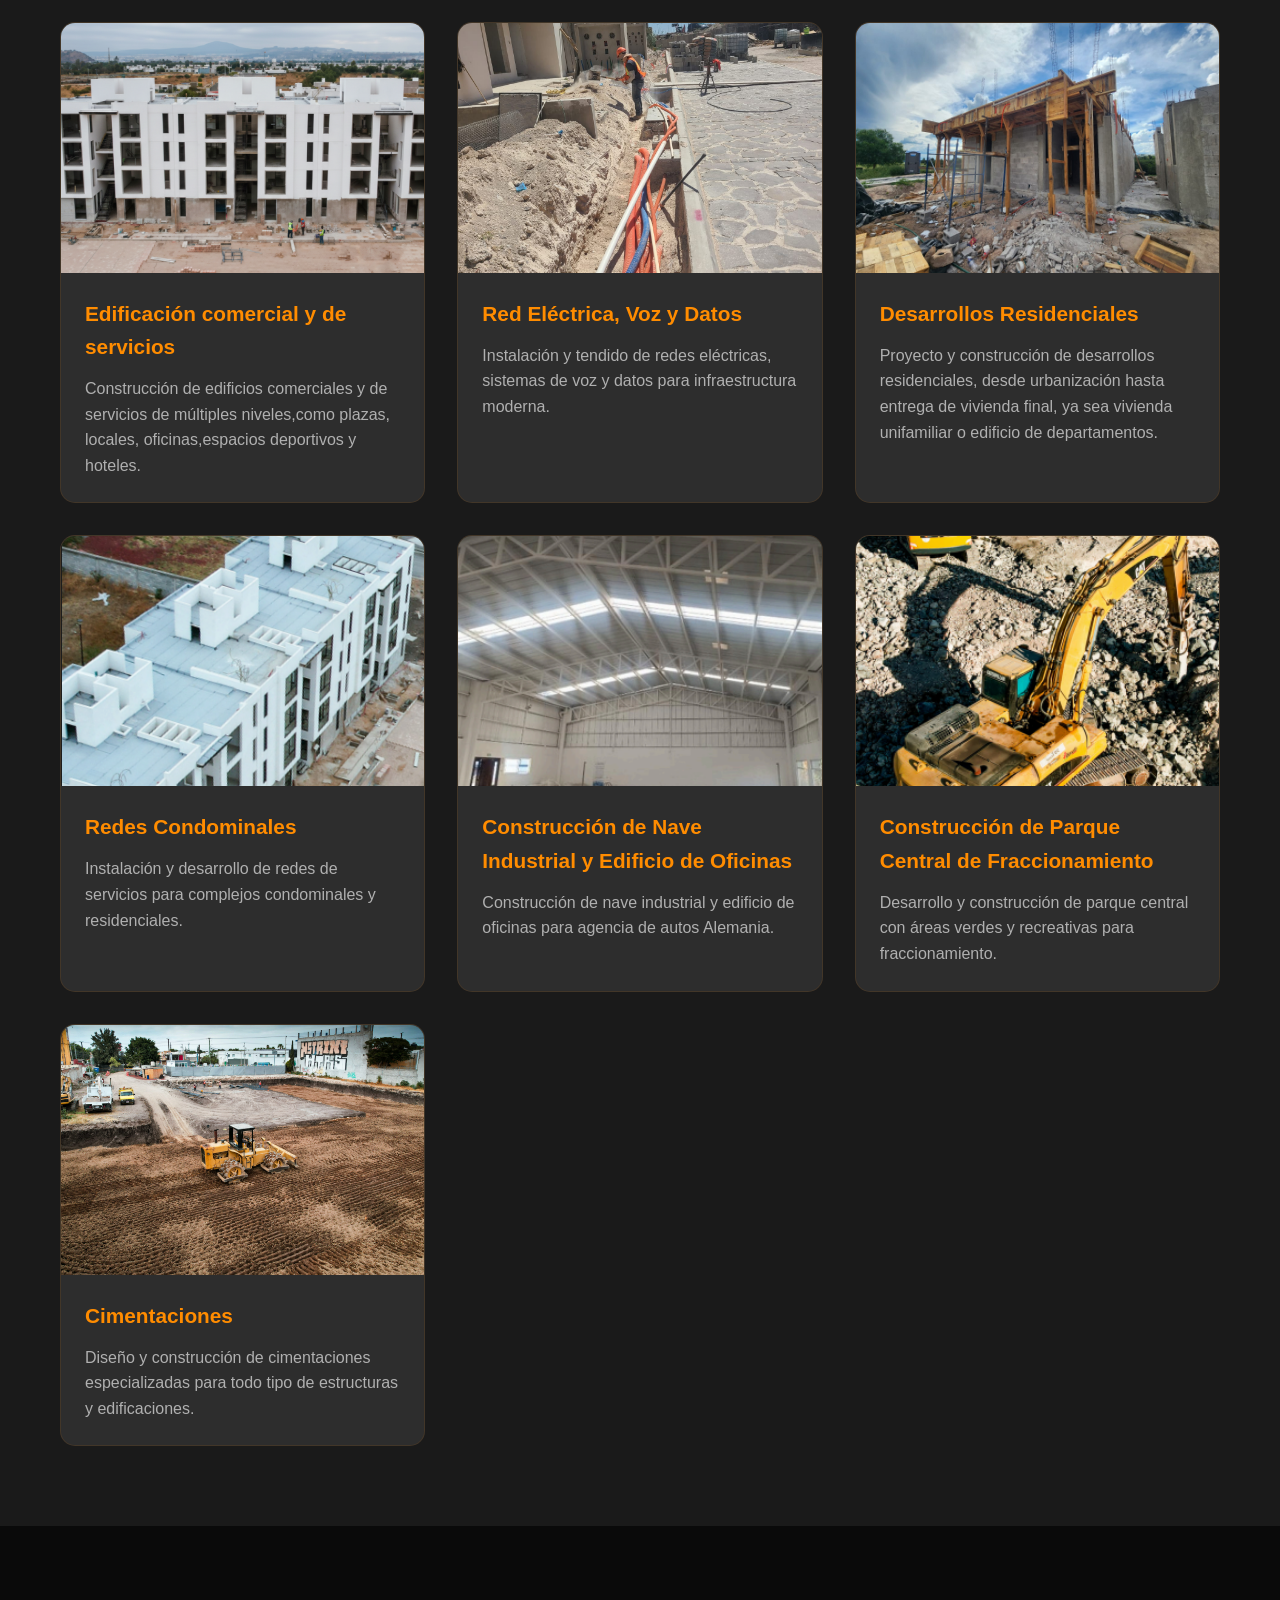
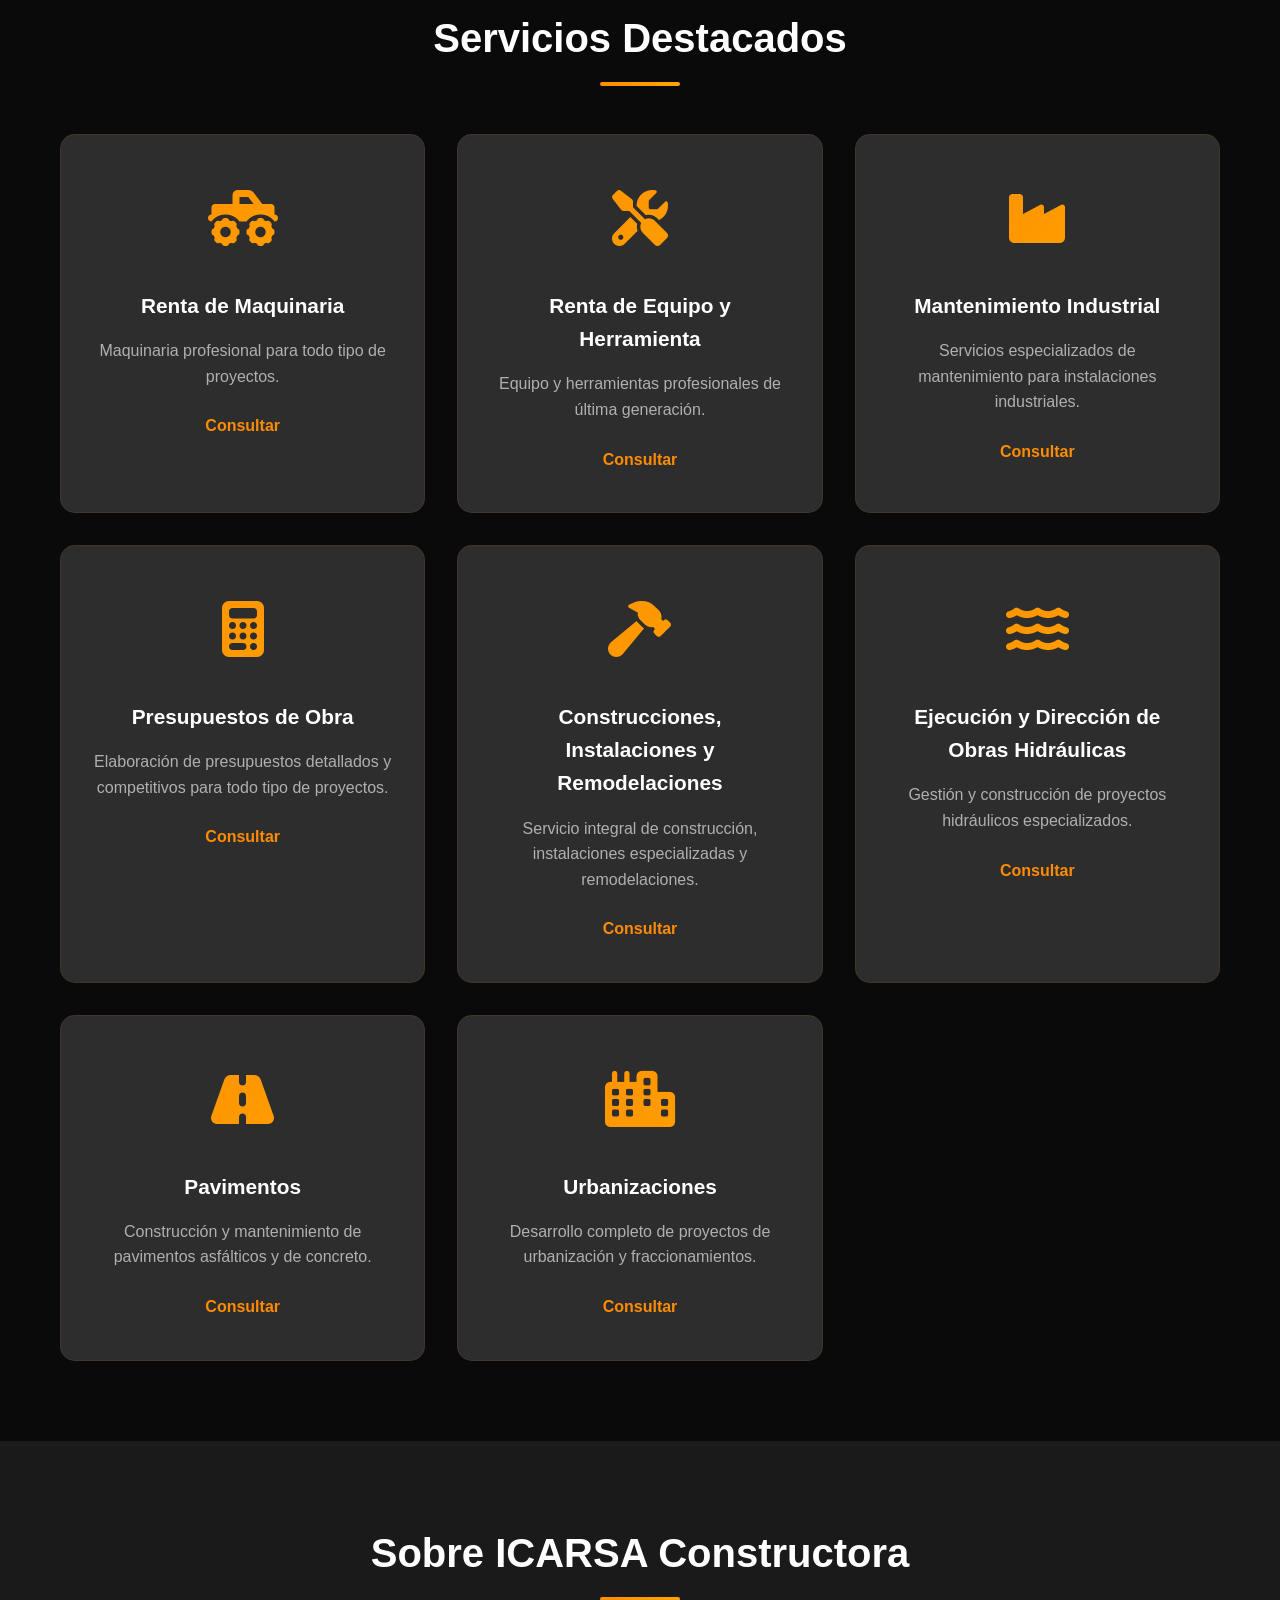
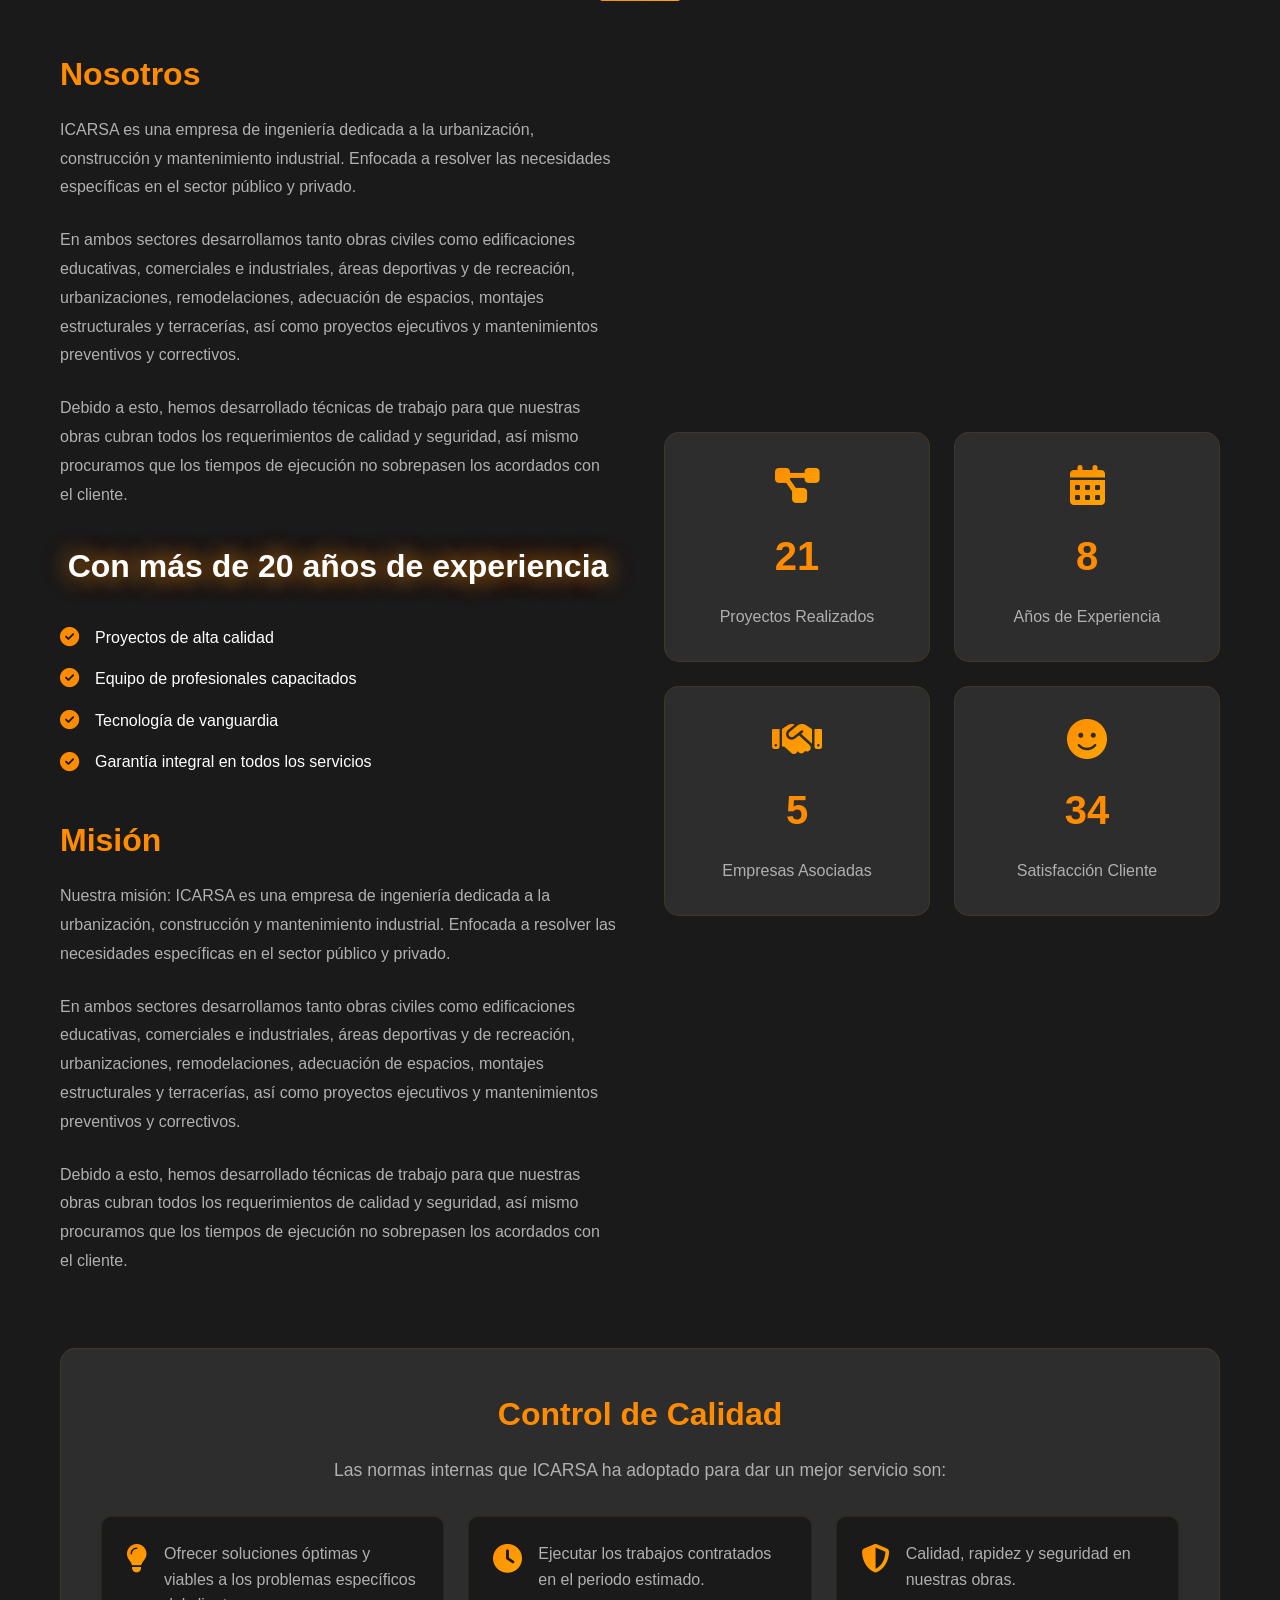
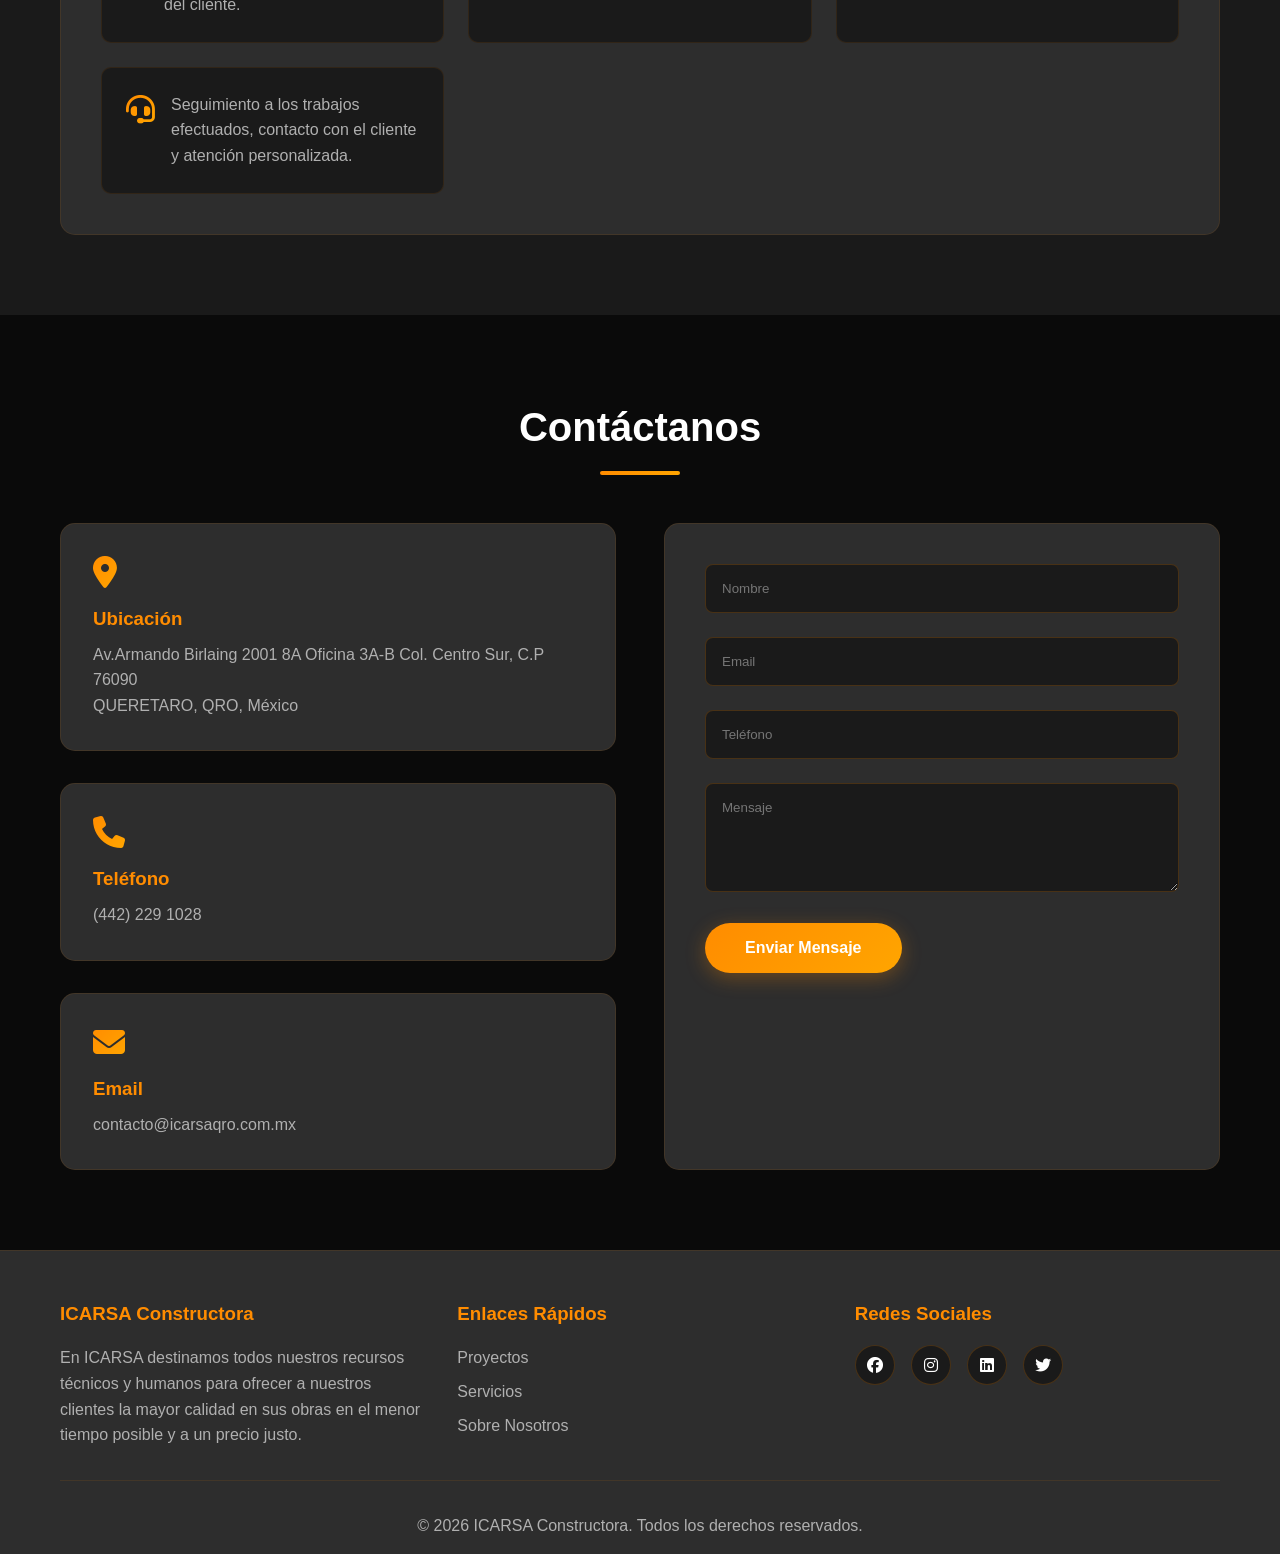
==== commit 90aff44b: "Actualizar formulario de contacto con envío de correos y otras mejoras" ====
--- a/index.html
+++ b/index.html
@@ -385,7 +385,7 @@
     </footer>
 
     <!-- WhatsApp Button -->
-    <a href="https://wa.me/524422291028" class="whatsapp-btn" target="_blank">
+    <a href="https://wa.me/524422840863" class="whatsapp-btn" target="_blank">
         <i class="fab fa-whatsapp"></i>
     </a>
 
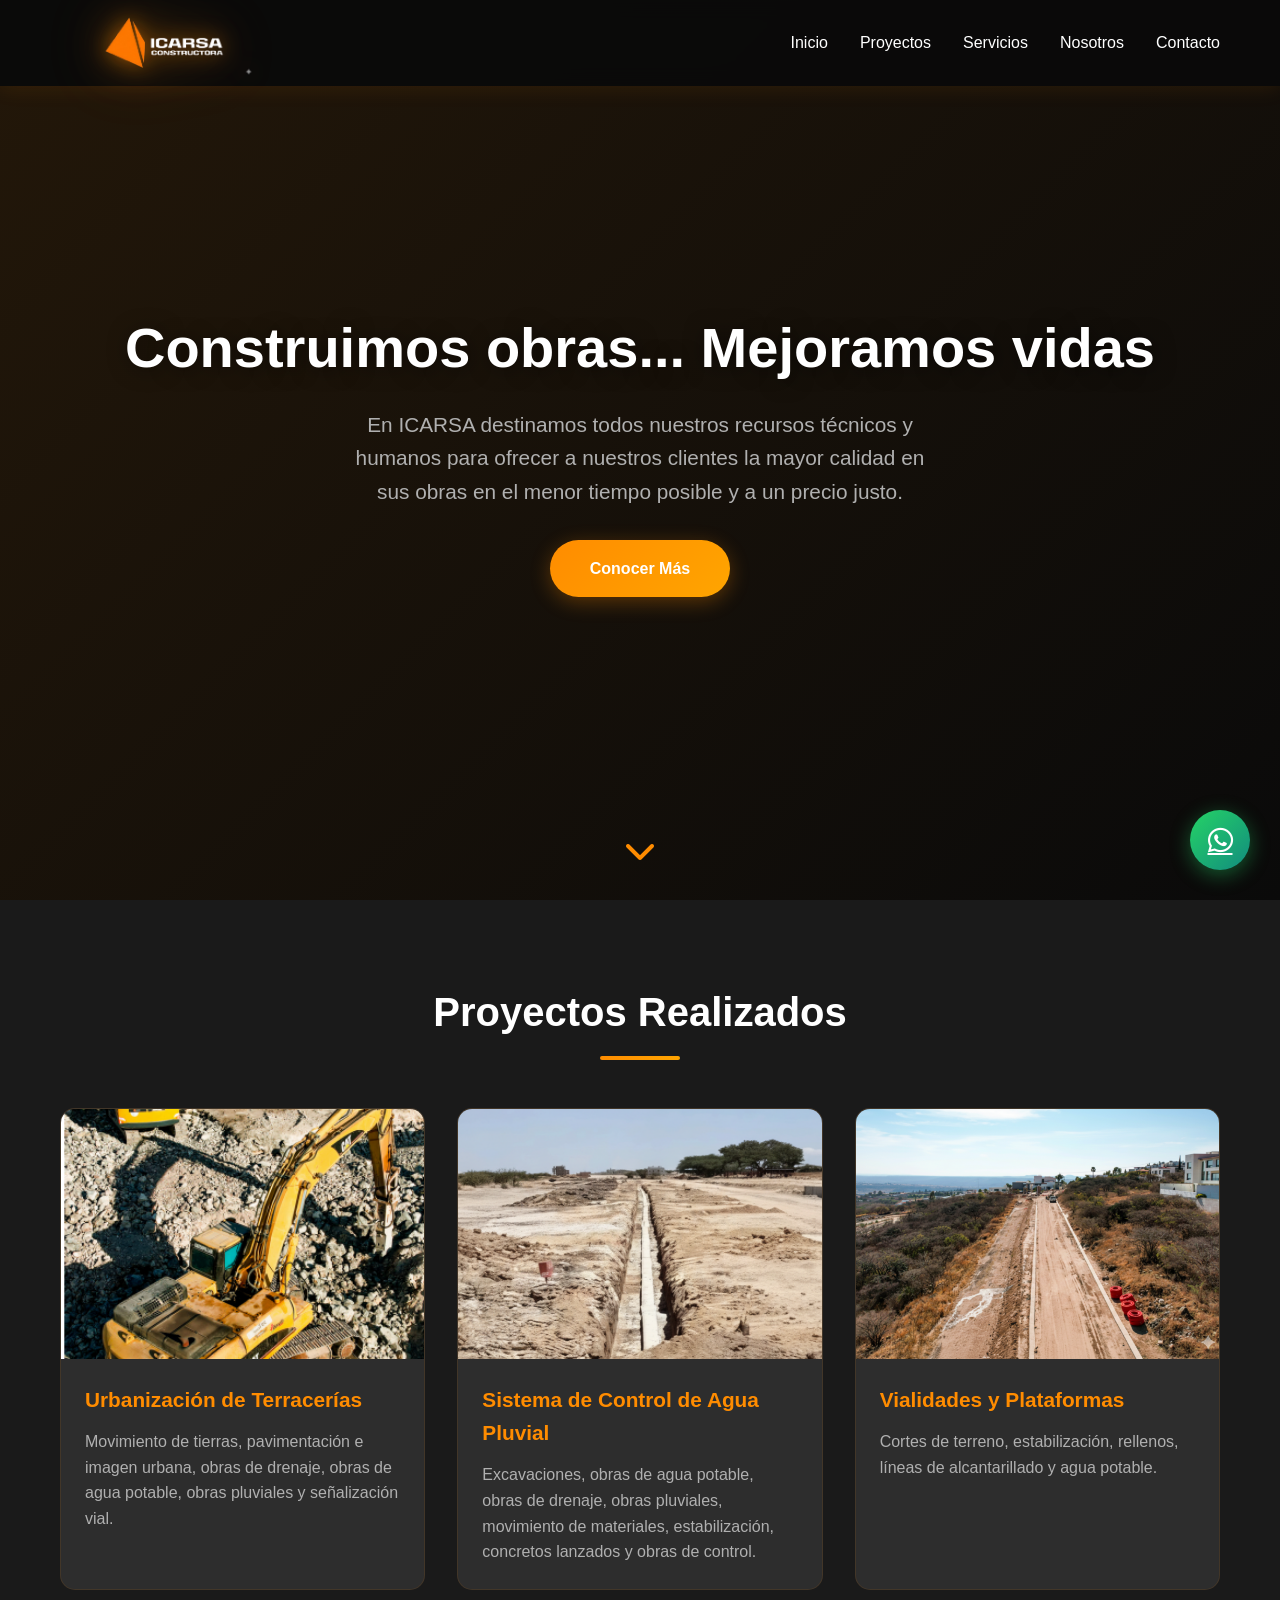
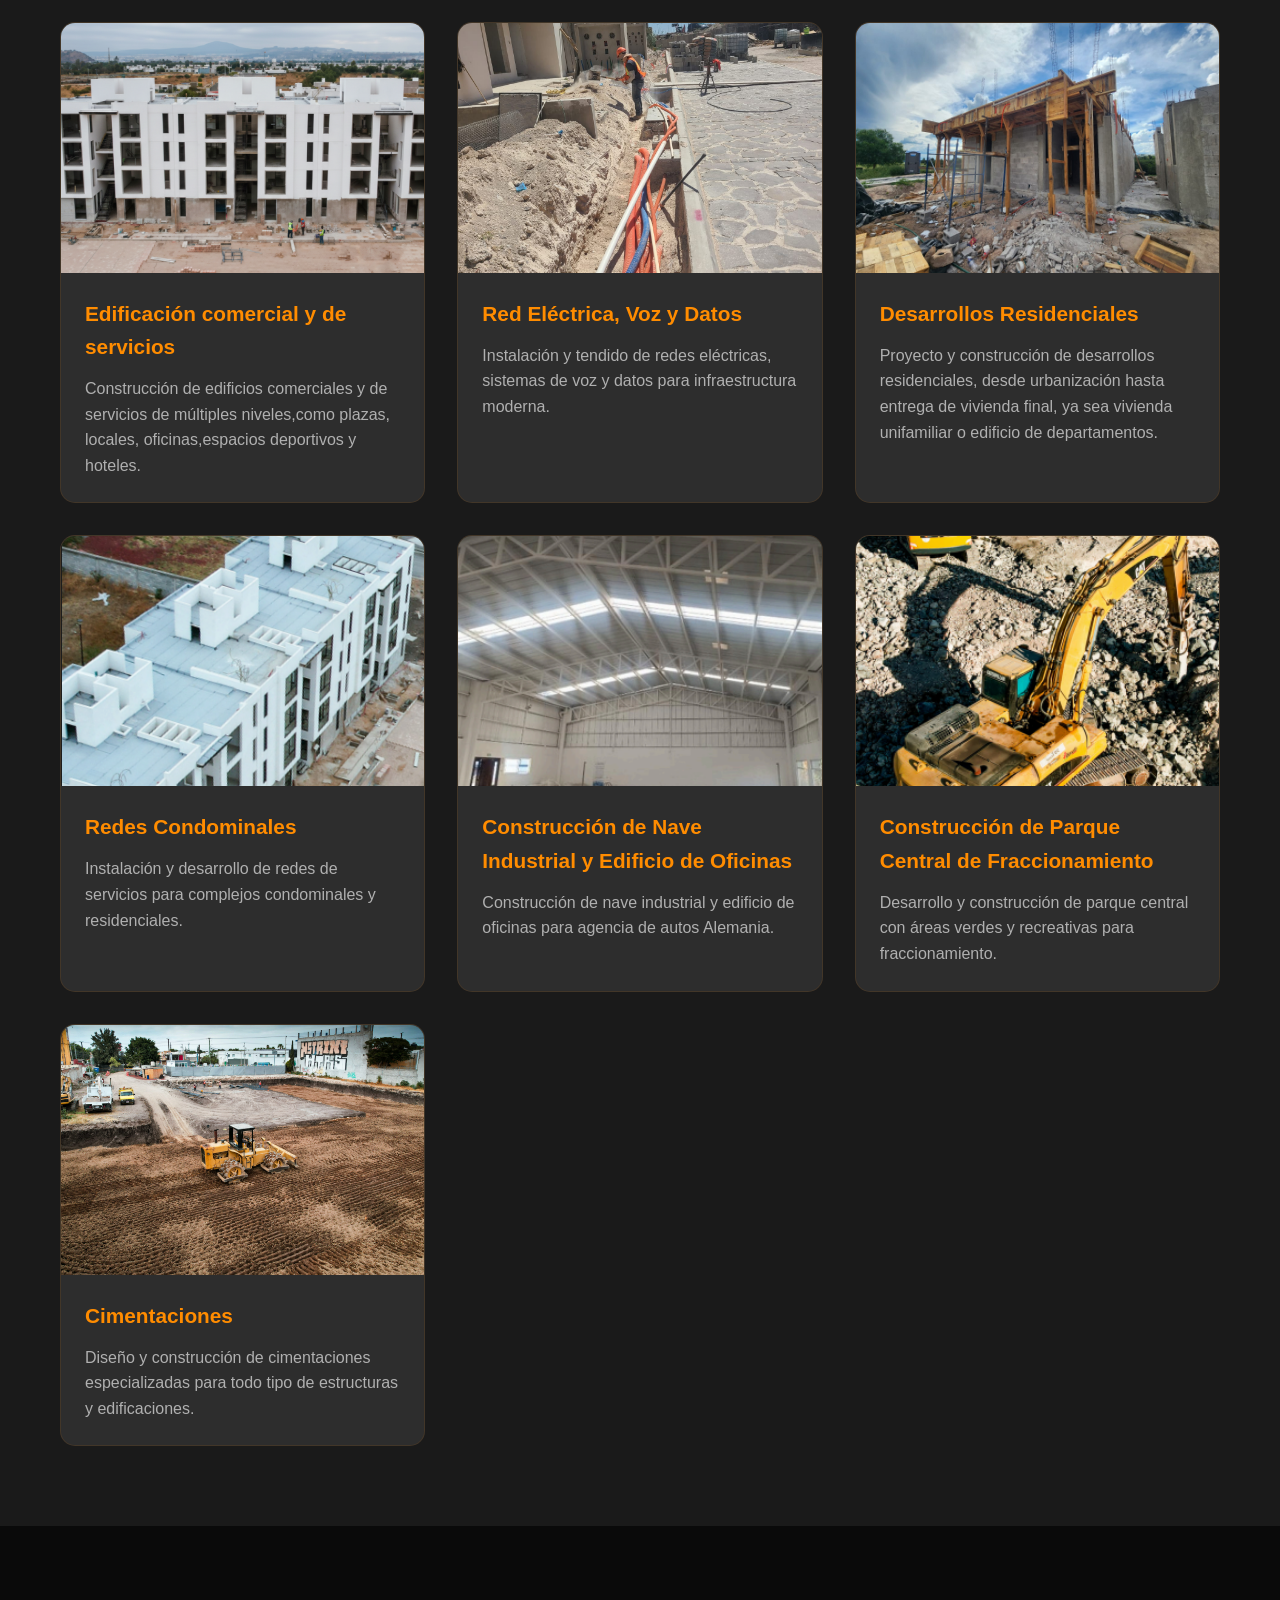
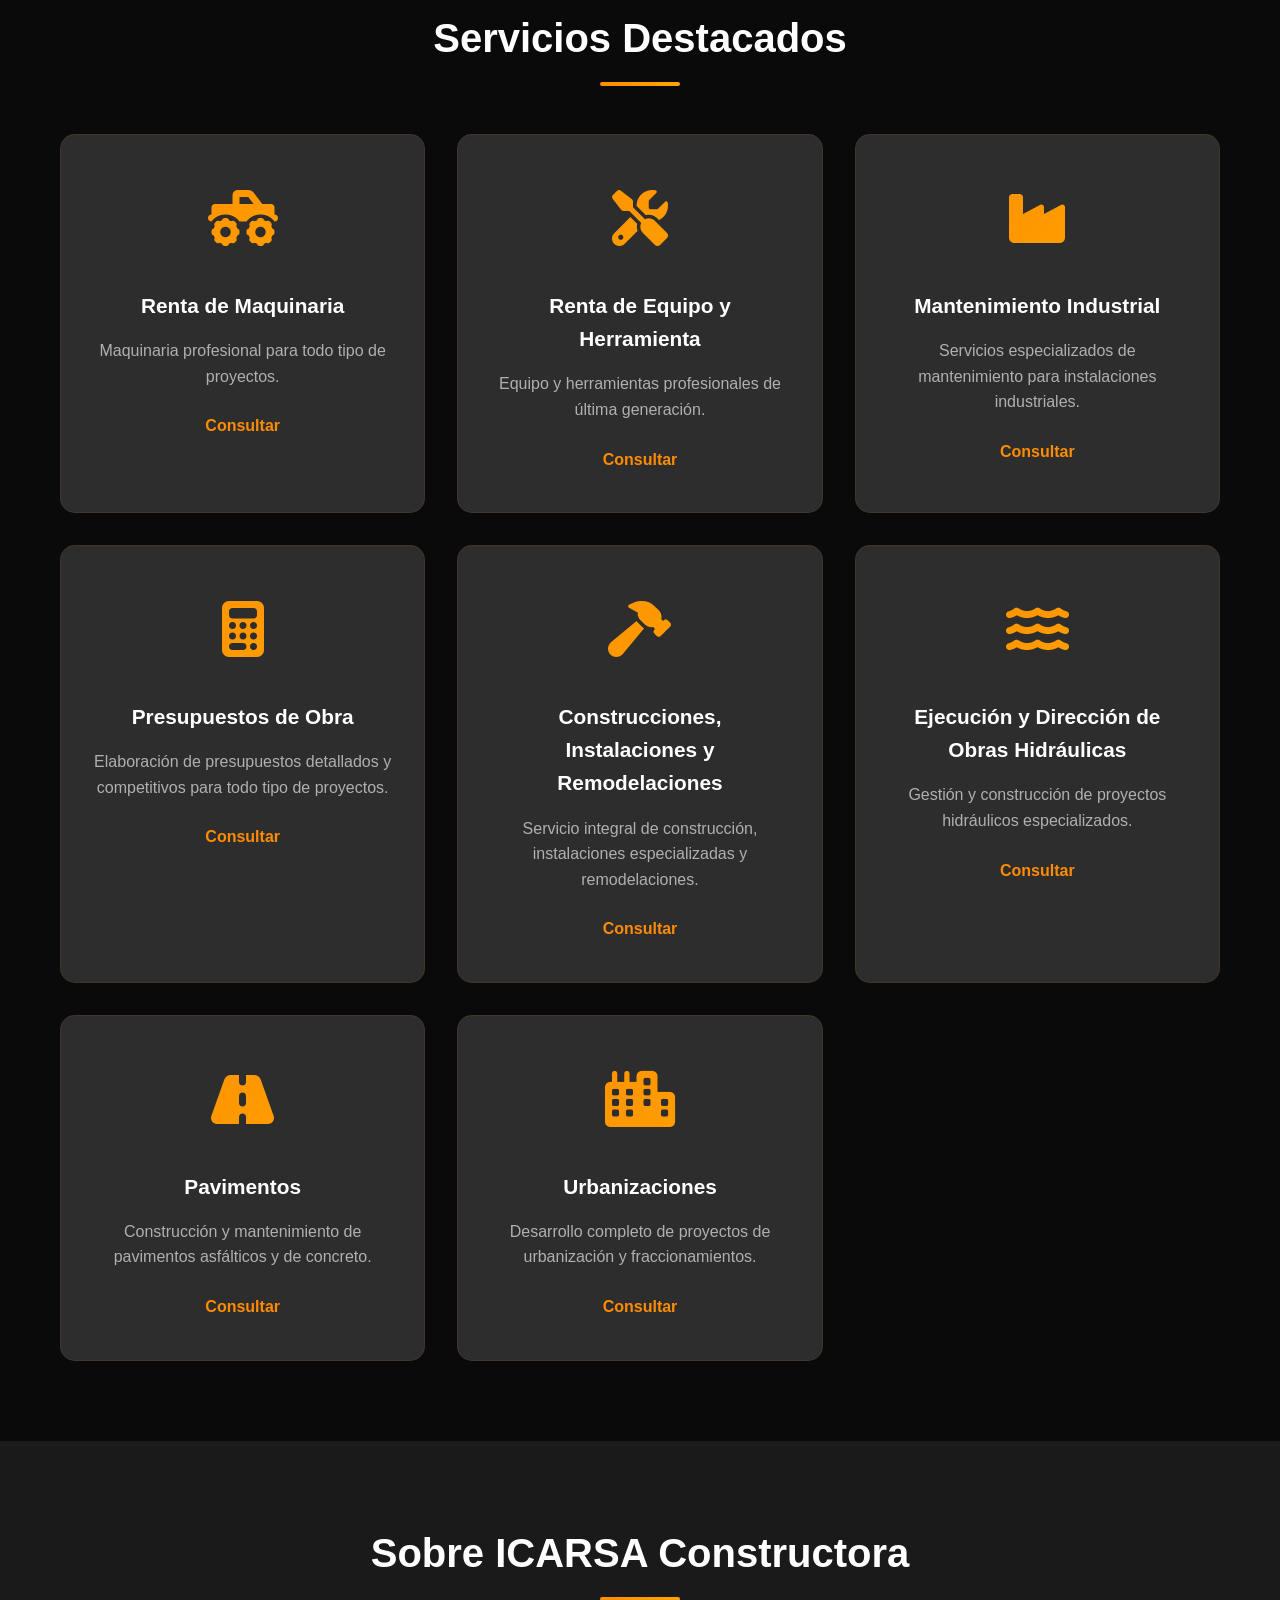
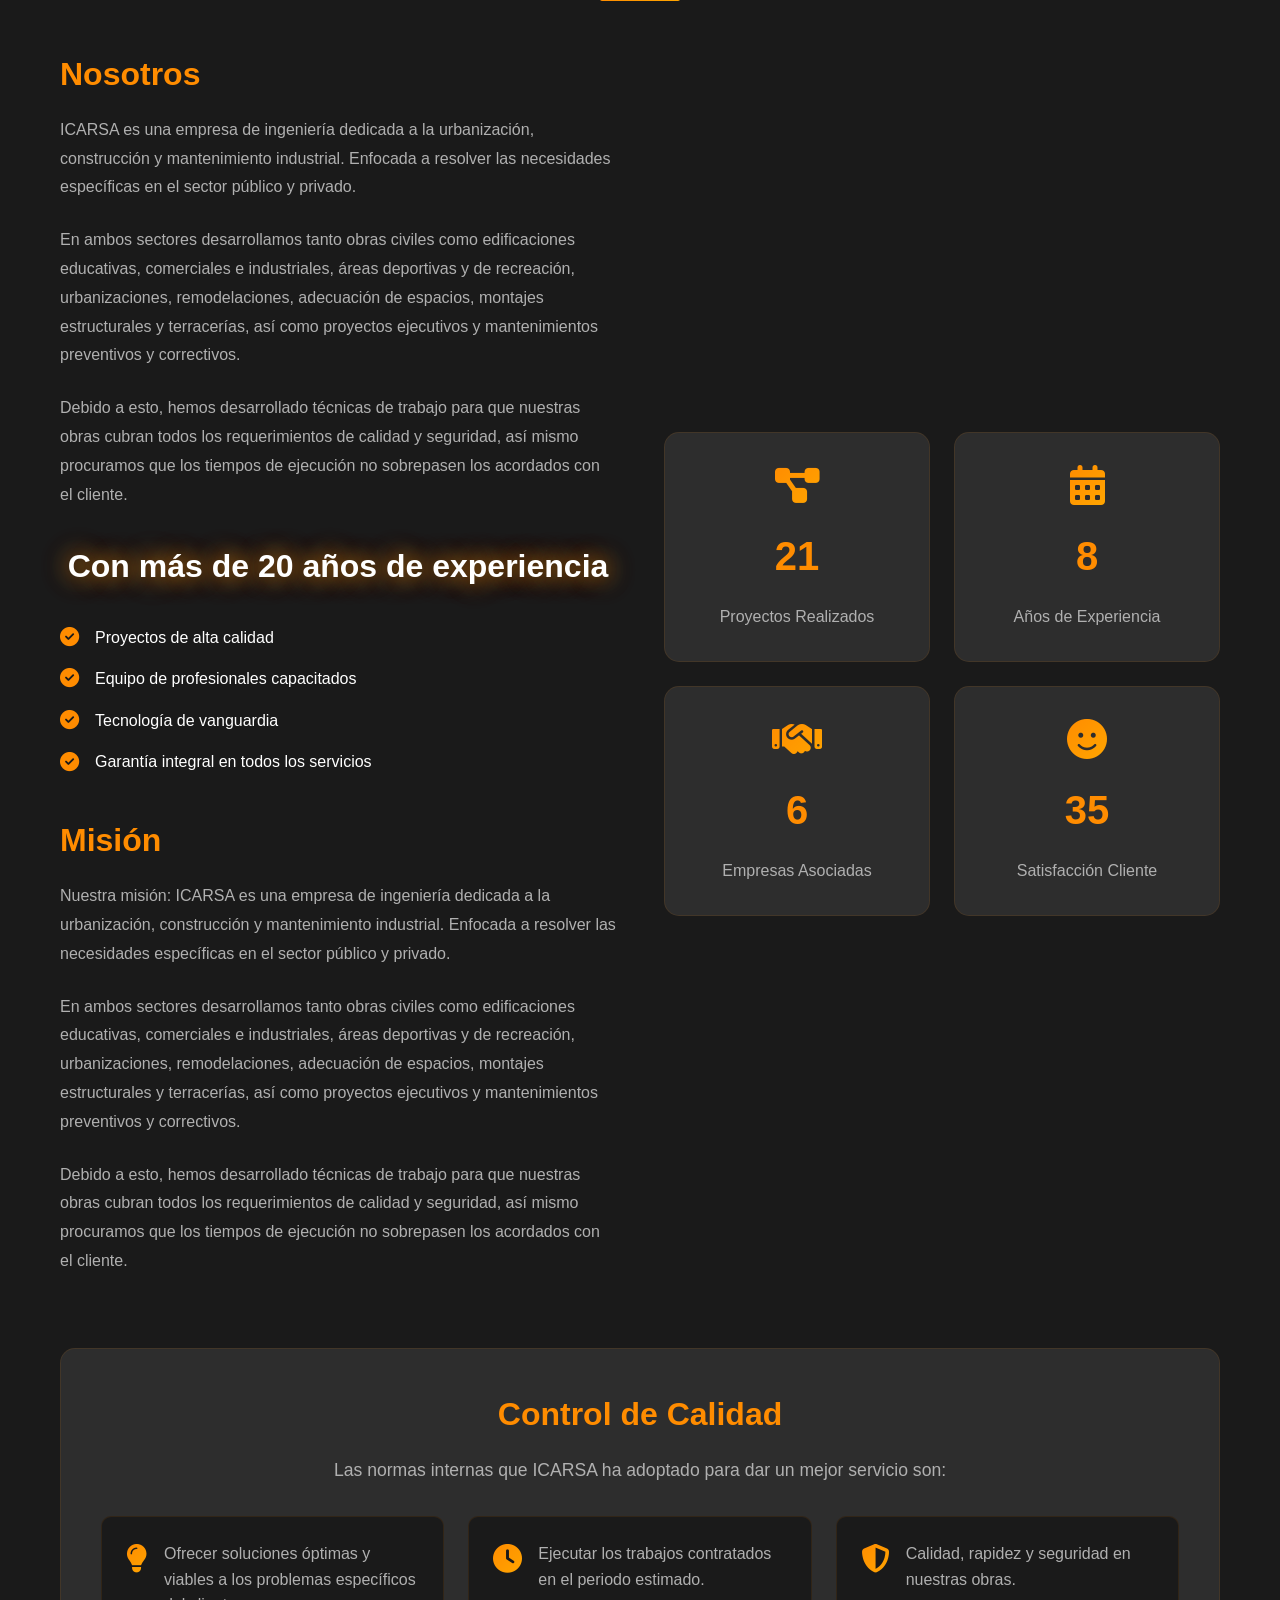
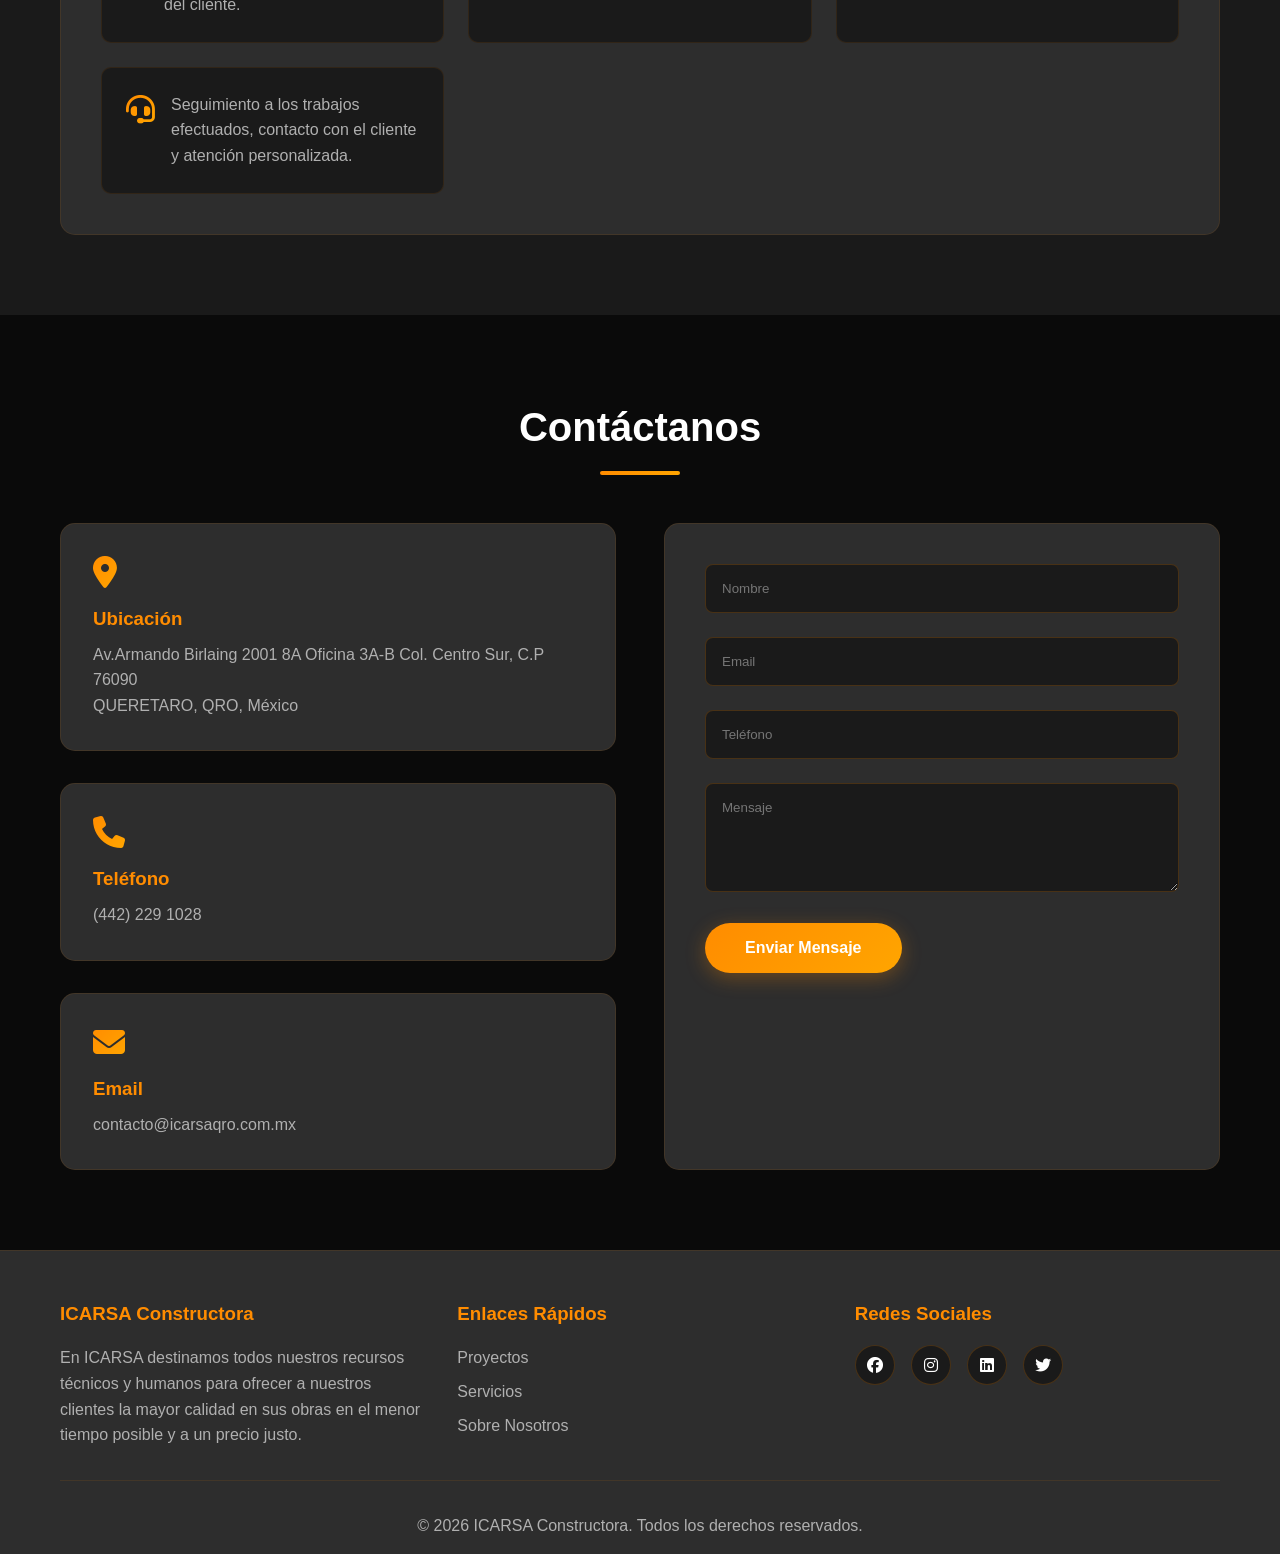
==== commit 804bd463: "Mejorar envío del formulario de contacto con confirmación en inicio" ====
--- a/index.html
+++ b/index.html
@@ -28,6 +28,11 @@
             </div>
         </div>
     </nav>
+
+    <div id="form-confirmation" class="form-confirmation" role="status" aria-live="polite">
+        <i class="fas fa-check-circle"></i>
+        <span>¡Mensaje enviado correctamente! Gracias por contactarnos.</span>
+    </div>
 
     <!-- Hero Section -->
     <section id="inicio" class="hero">
@@ -338,12 +343,13 @@
                     </div>
                 </div>
                 <div class="contact-form">
-                    <form method="POST" action="https://formsubmit.co/michel.vasquez@icarsaqro.com.mx">
+                    <form id="contactForm" method="POST" action="https://formsubmit.co/michel.vasquez@icarsaqro.com.mx">
                         <input type="text" name="nombre" placeholder="Nombre" required>
                         <input type="email" name="email" placeholder="Email" required>
                         <input type="tel" name="telefono" placeholder="Teléfono">
                         <textarea name="mensaje" placeholder="Mensaje" rows="5" required></textarea>
                         <input type="hidden" name="_captcha" value="false">
+                        <input type="hidden" name="_subject" value="Nuevo mensaje desde la web ICARSA">
                         <button type="submit" class="btn btn-primary">Enviar Mensaje</button>
                     </form>
                 </div>
--- a/styles.css
+++ b/styles.css
@@ -654,6 +654,38 @@
     box-shadow: 0 5px 20px rgba(37, 211, 102, 0.4);
     z-index: 999;
     transition: all 0.3s ease;
+}
+
+.form-confirmation {
+    position: fixed;
+    top: 90px;
+    right: 20px;
+    z-index: 1100;
+    display: flex;
+    align-items: center;
+    gap: 0.75rem;
+    padding: 0.9rem 1.1rem;
+    border-radius: 10px;
+    background: rgba(255, 140, 0, 0.95);
+    color: white;
+    box-shadow: 0 8px 30px rgba(0, 0, 0, 0.25);
+    opacity: 0;
+    transform: translateY(-10px);
+    pointer-events: none;
+    transition: all 0.3s ease;
+}
+
+.form-confirmation.show {
+    opacity: 1;
+    transform: translateY(0);
+}
+
+.form-confirmation.error {
+    background: rgba(220, 53, 69, 0.95);
+}
+
+.form-confirmation i {
+    font-size: 1.1rem;
 }
 
 .whatsapp-btn:hover {
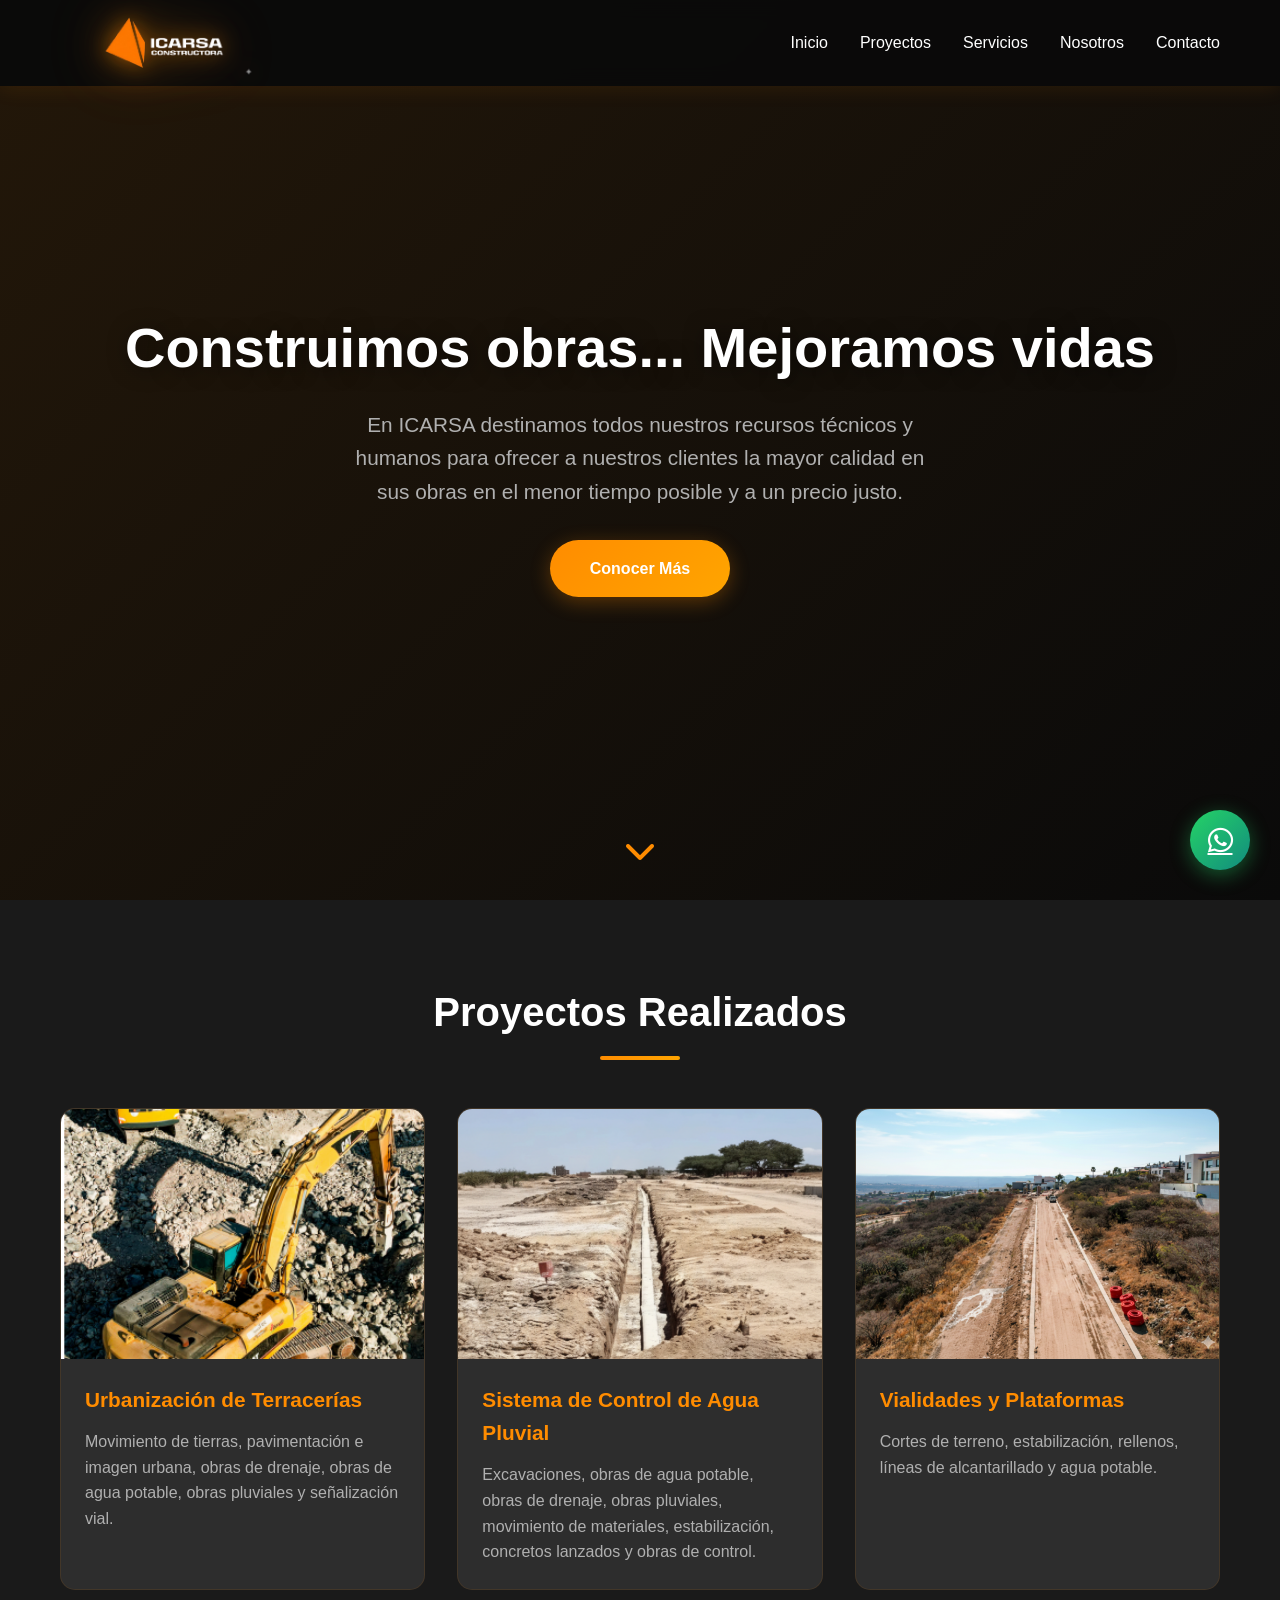
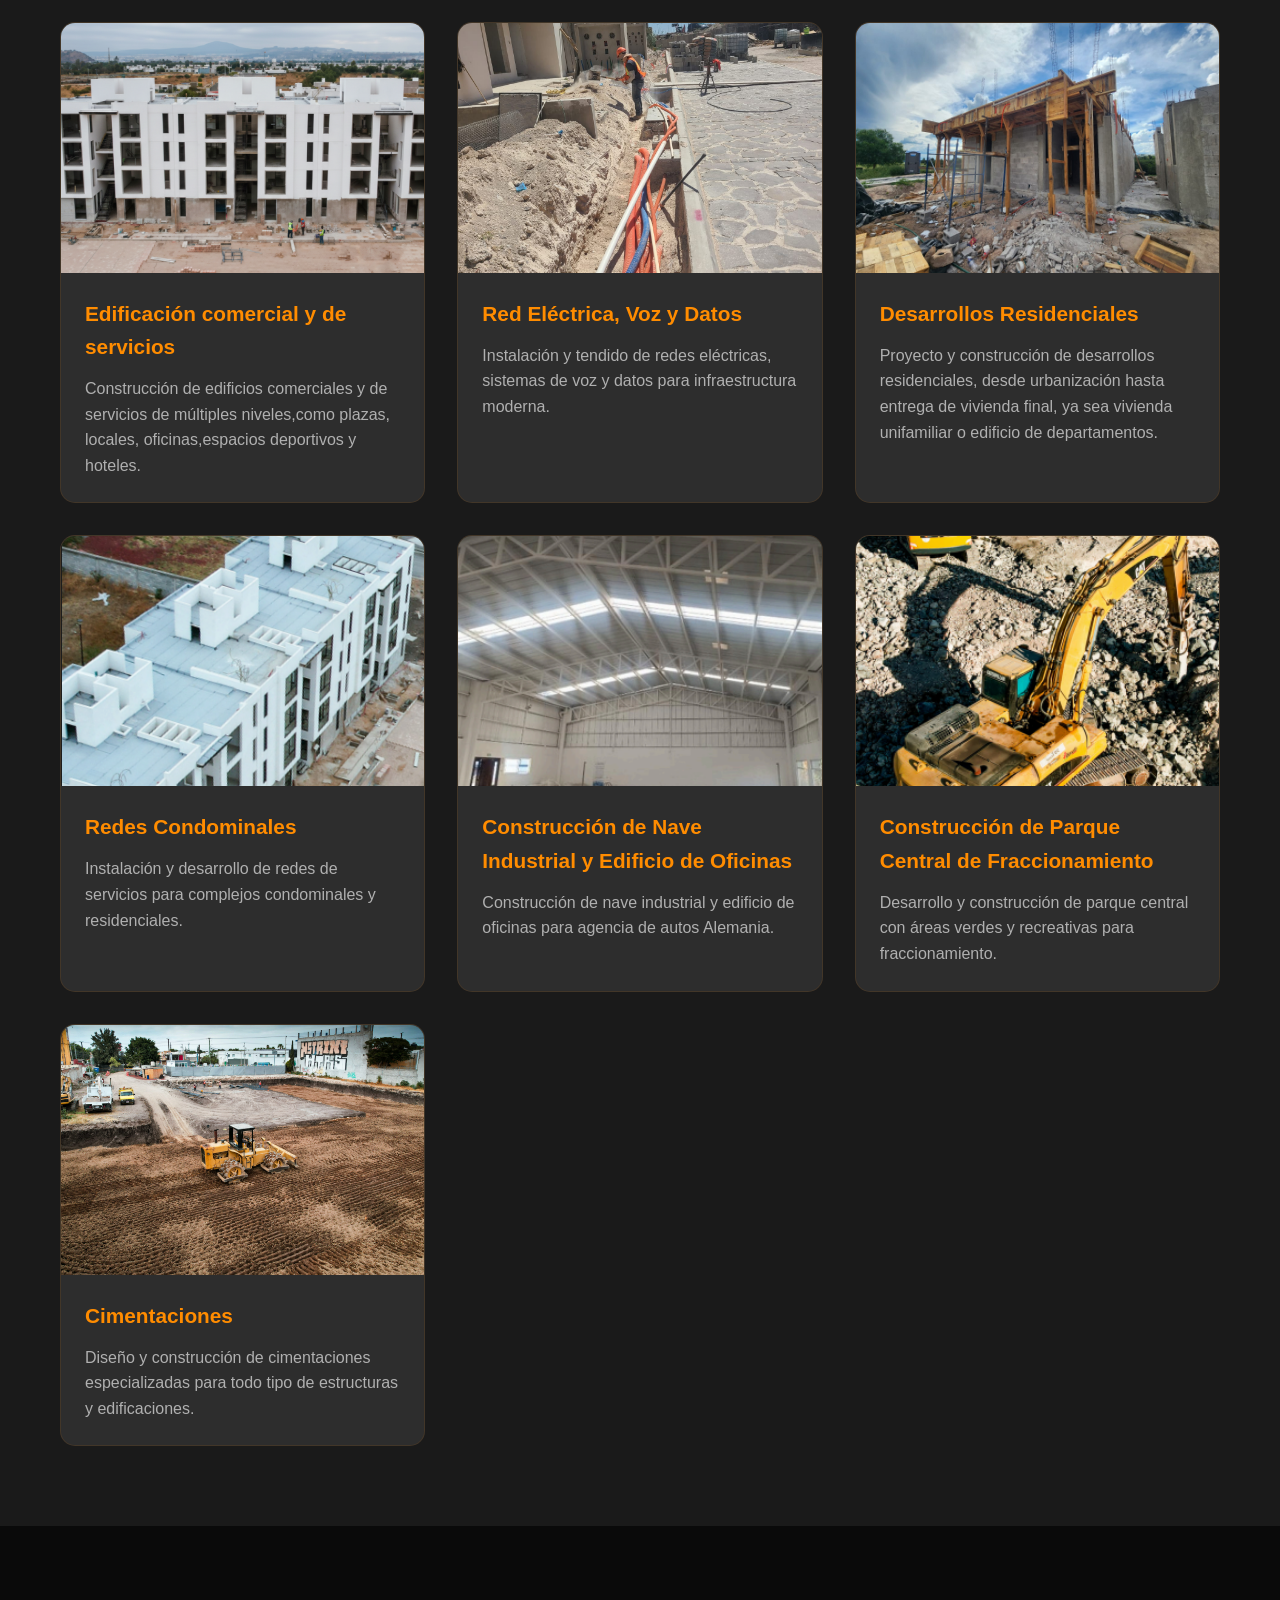
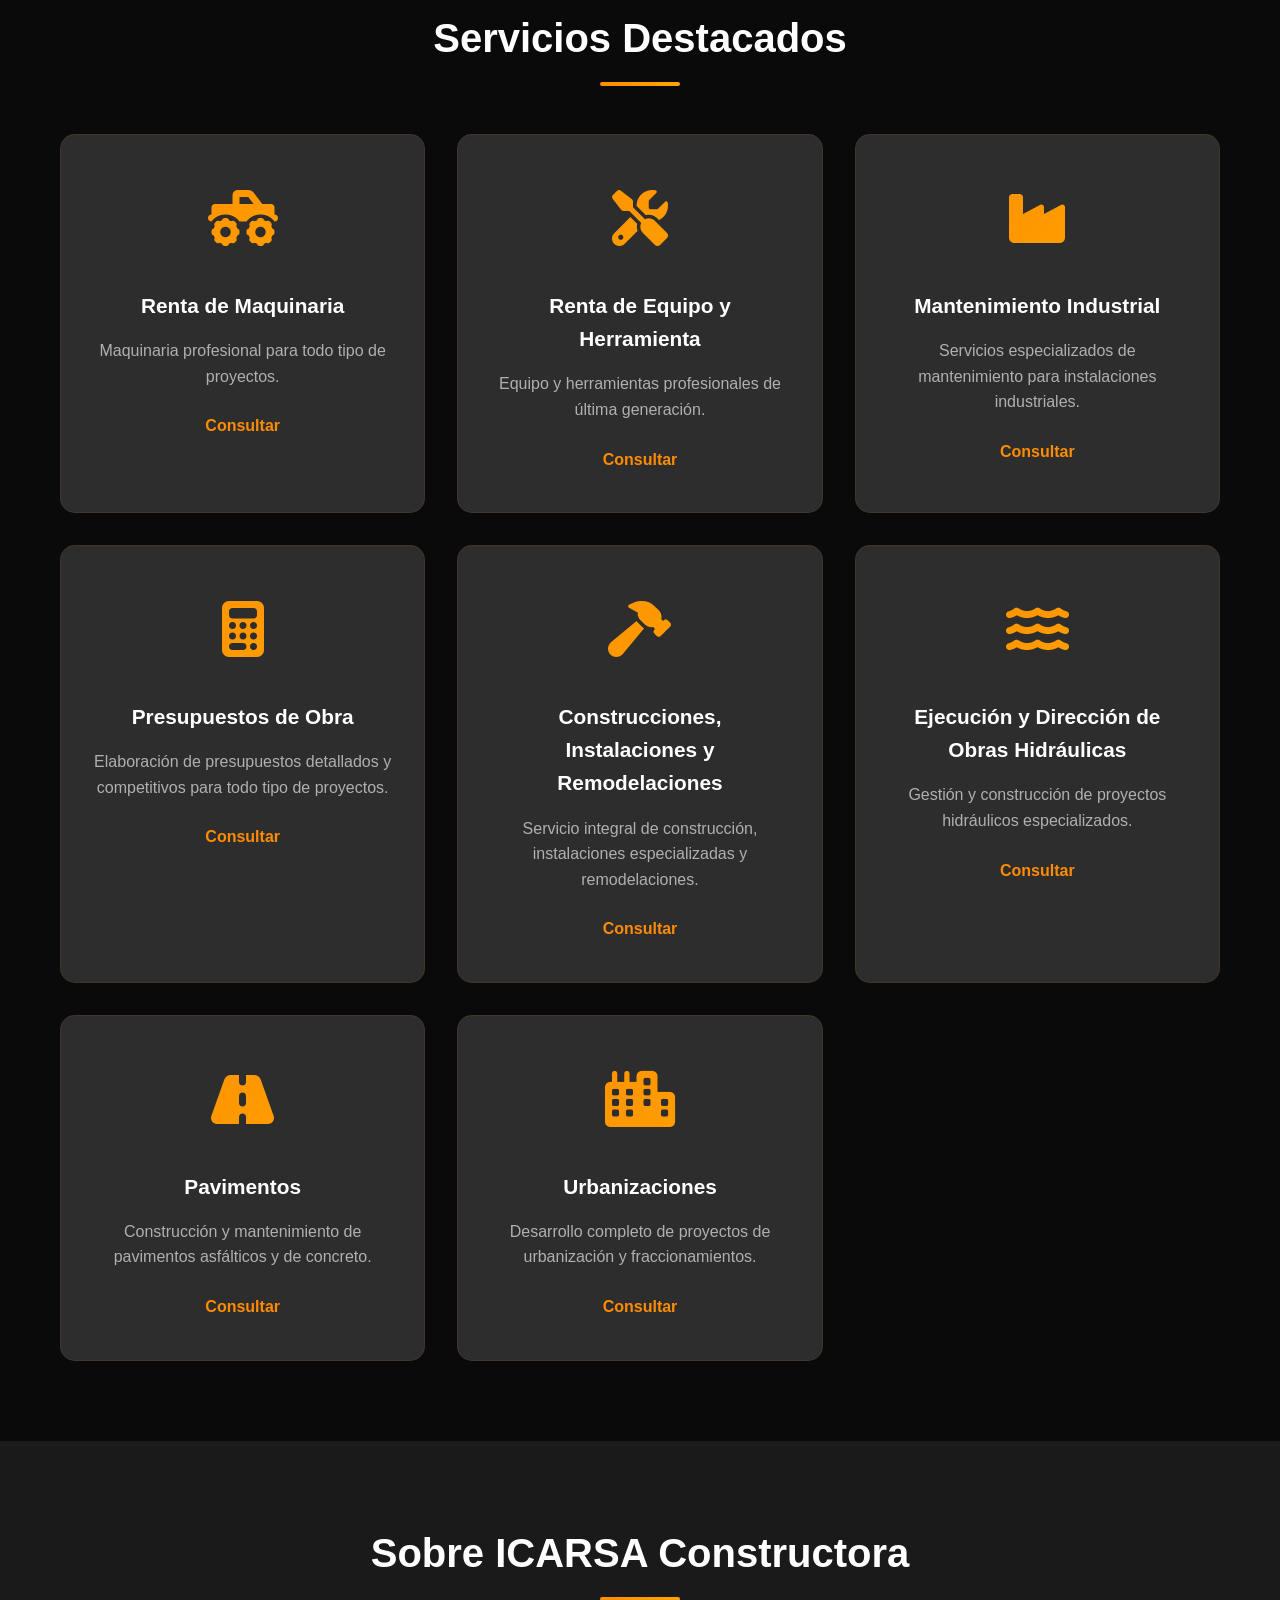
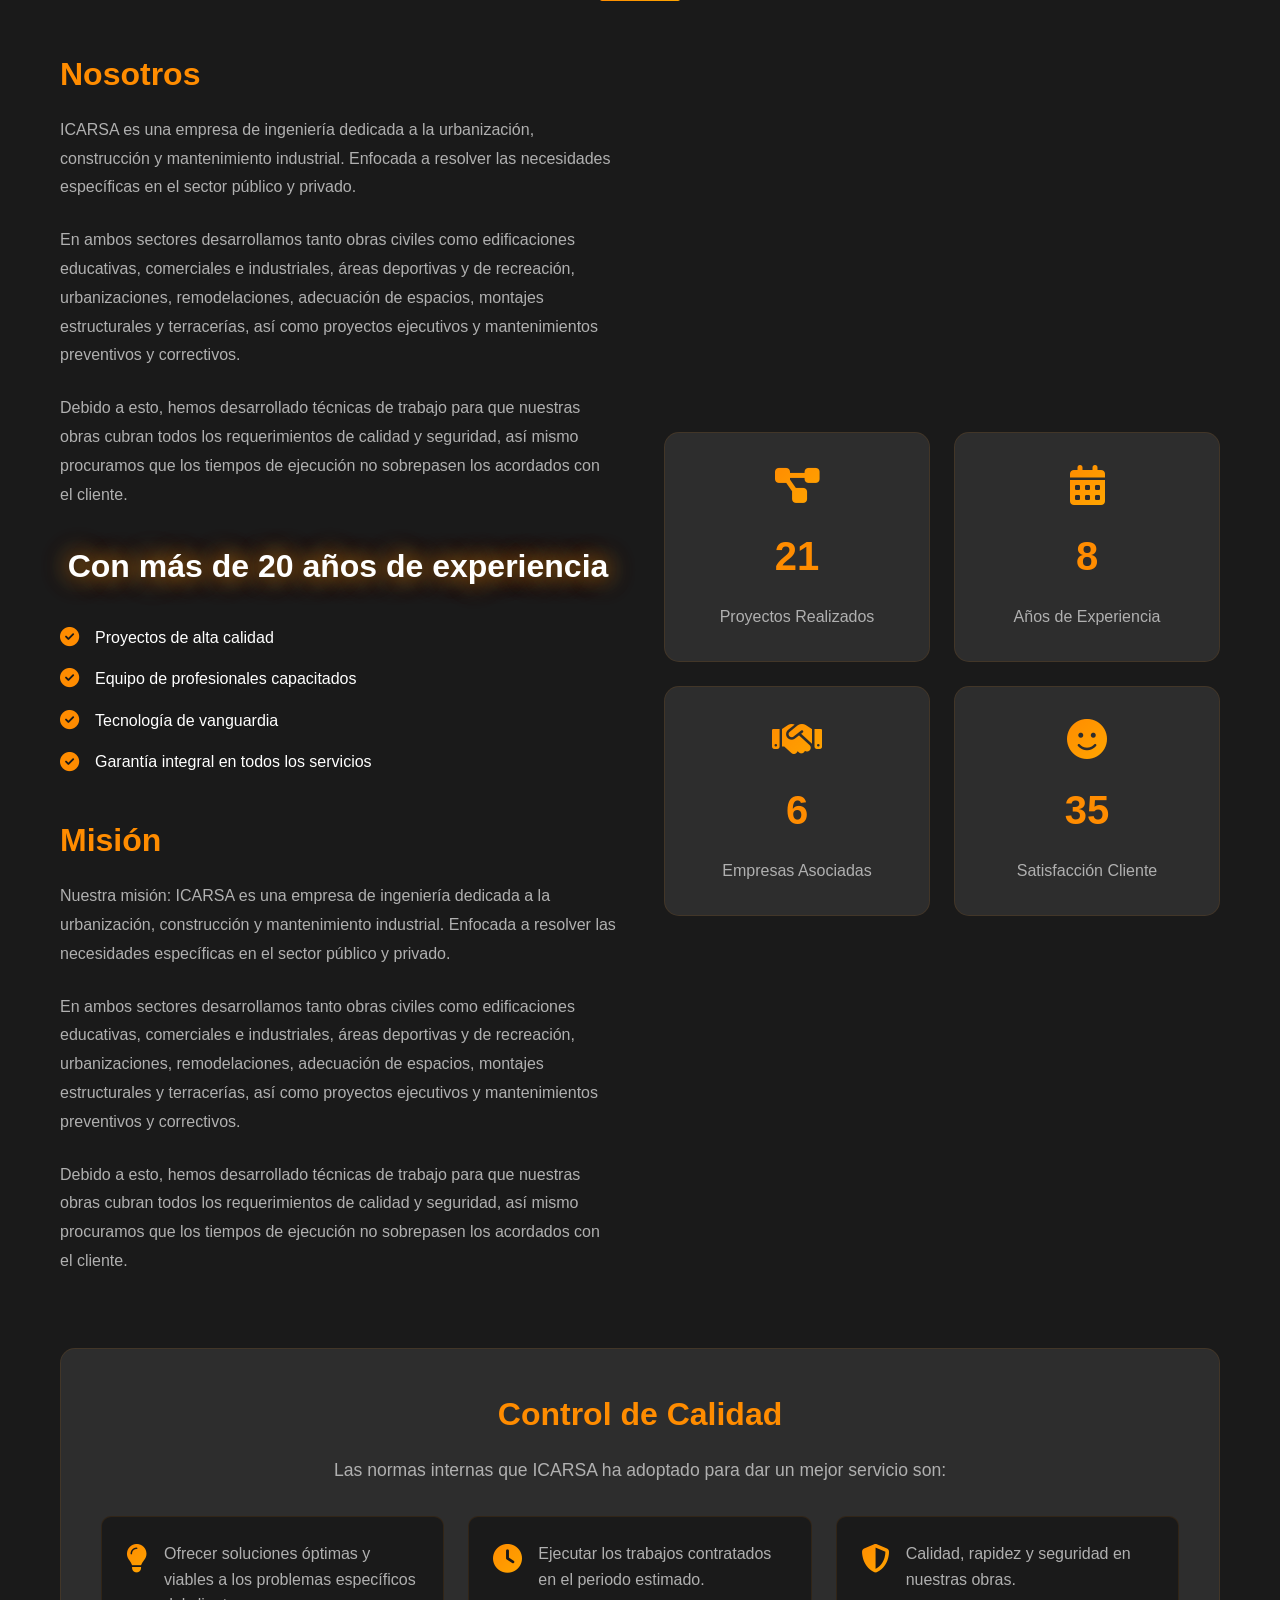
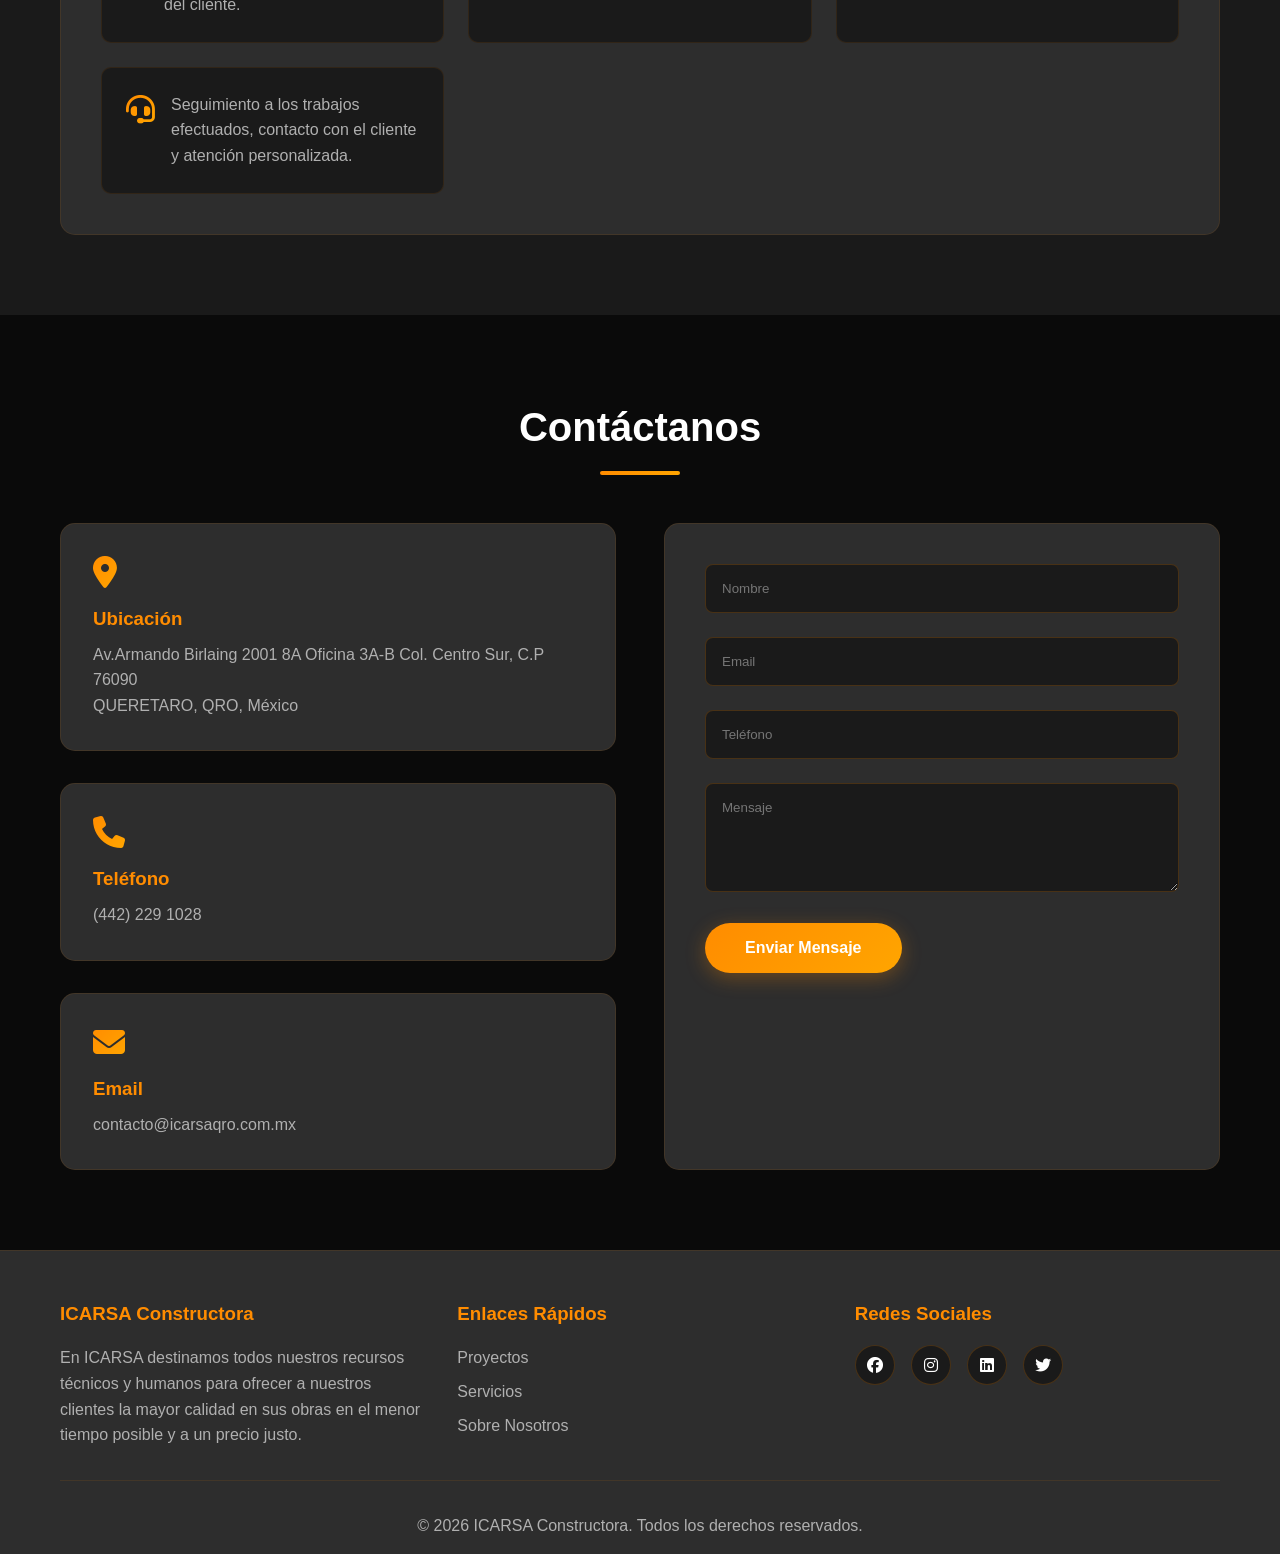
==== commit 540f4000: "Enviar formulario con fetch y ocultar redirección FormSubmit" ====
--- a/index.html
+++ b/index.html
@@ -343,7 +343,7 @@
                     </div>
                 </div>
                 <div class="contact-form">
-                    <form id="contactForm" method="POST" action="https://formsubmit.co/michel.vasquez@icarsaqro.com.mx">
+                    <form id="contactForm">
                         <input type="text" name="nombre" placeholder="Nombre" required>
                         <input type="email" name="email" placeholder="Email" required>
                         <input type="tel" name="telefono" placeholder="Teléfono">
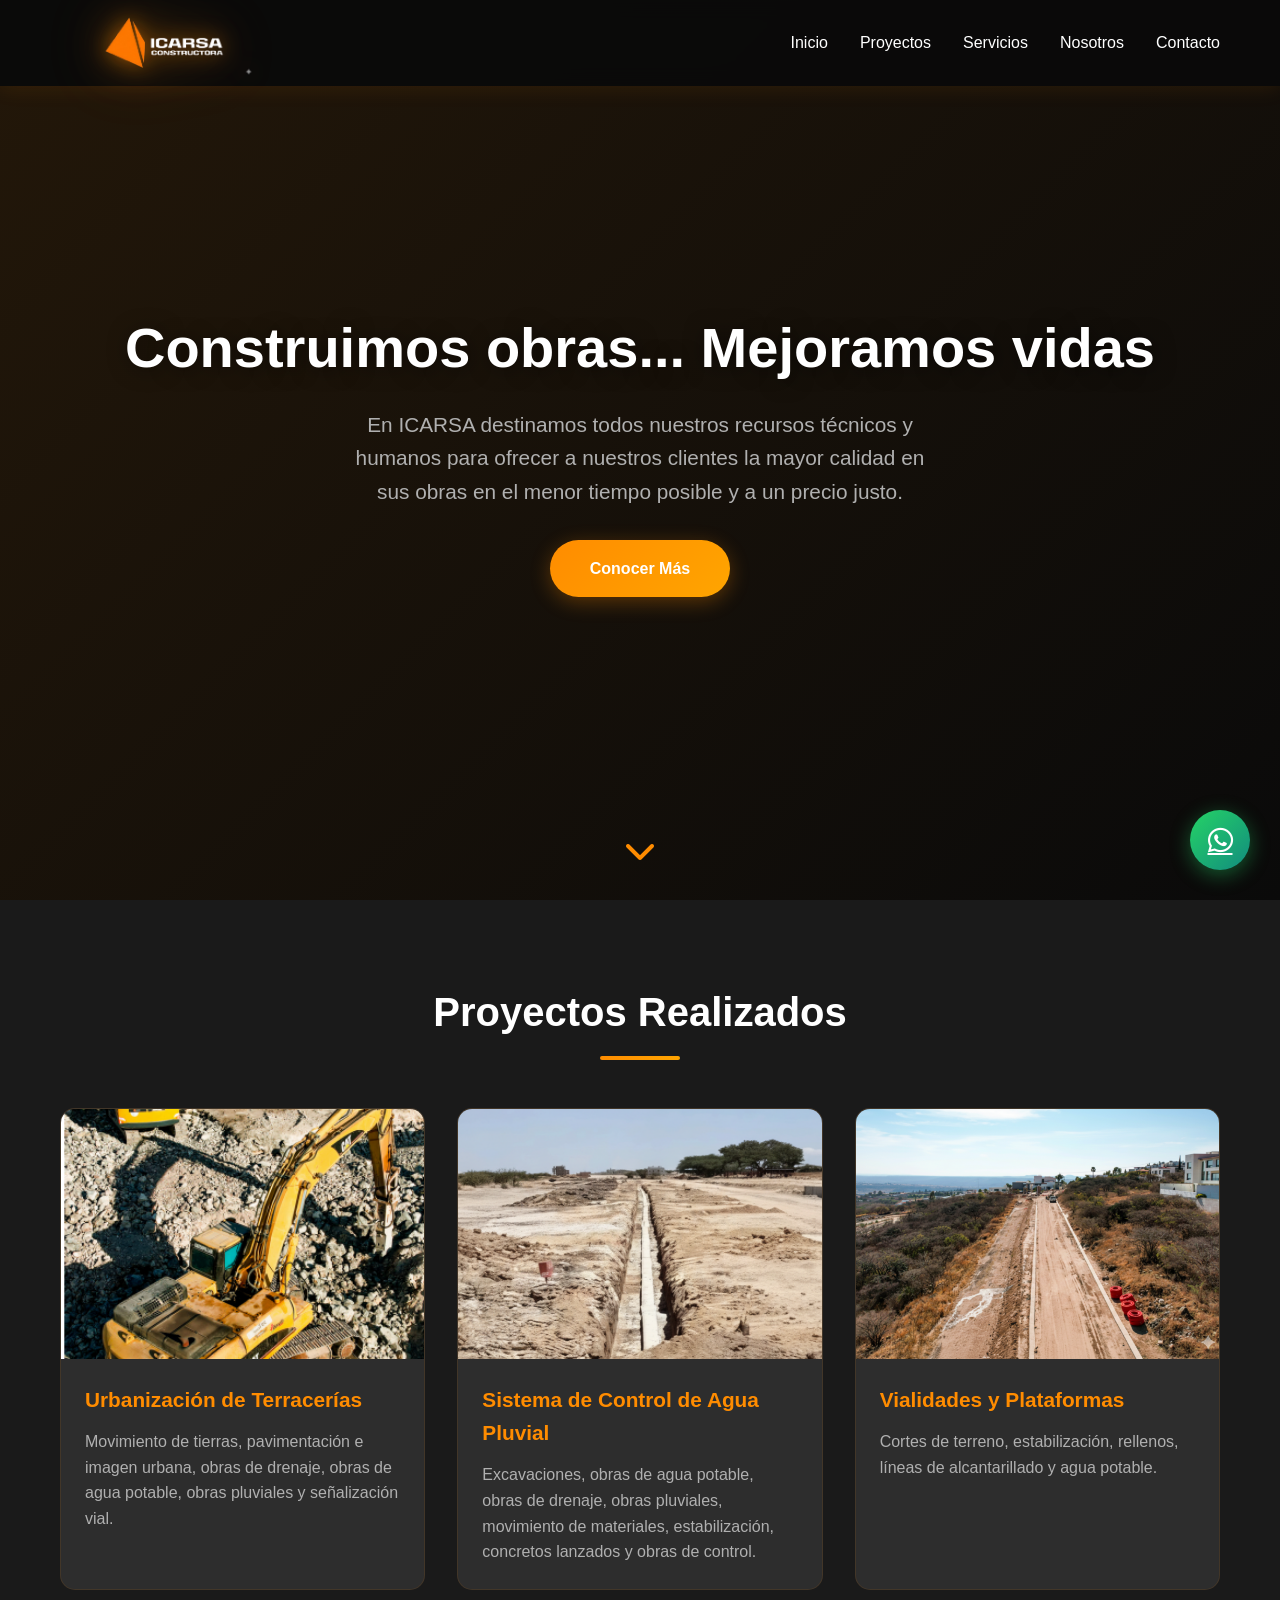
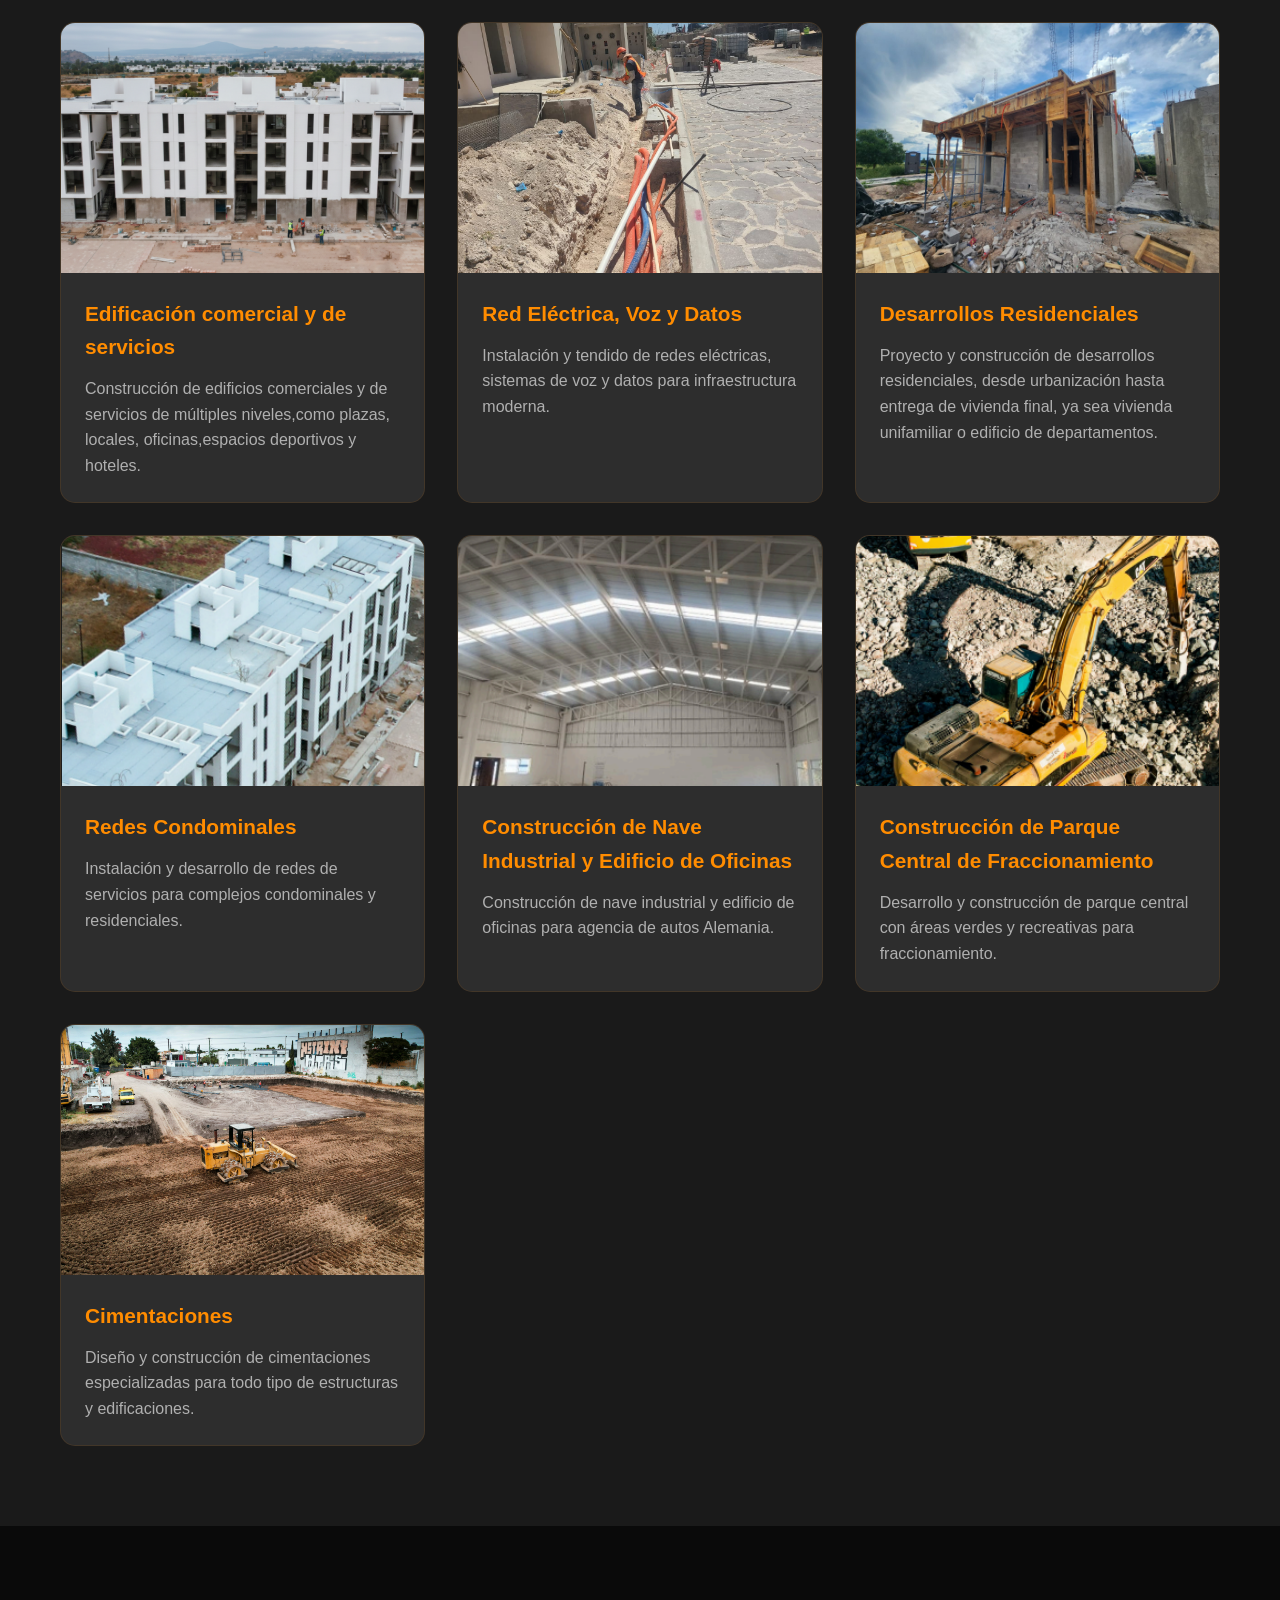
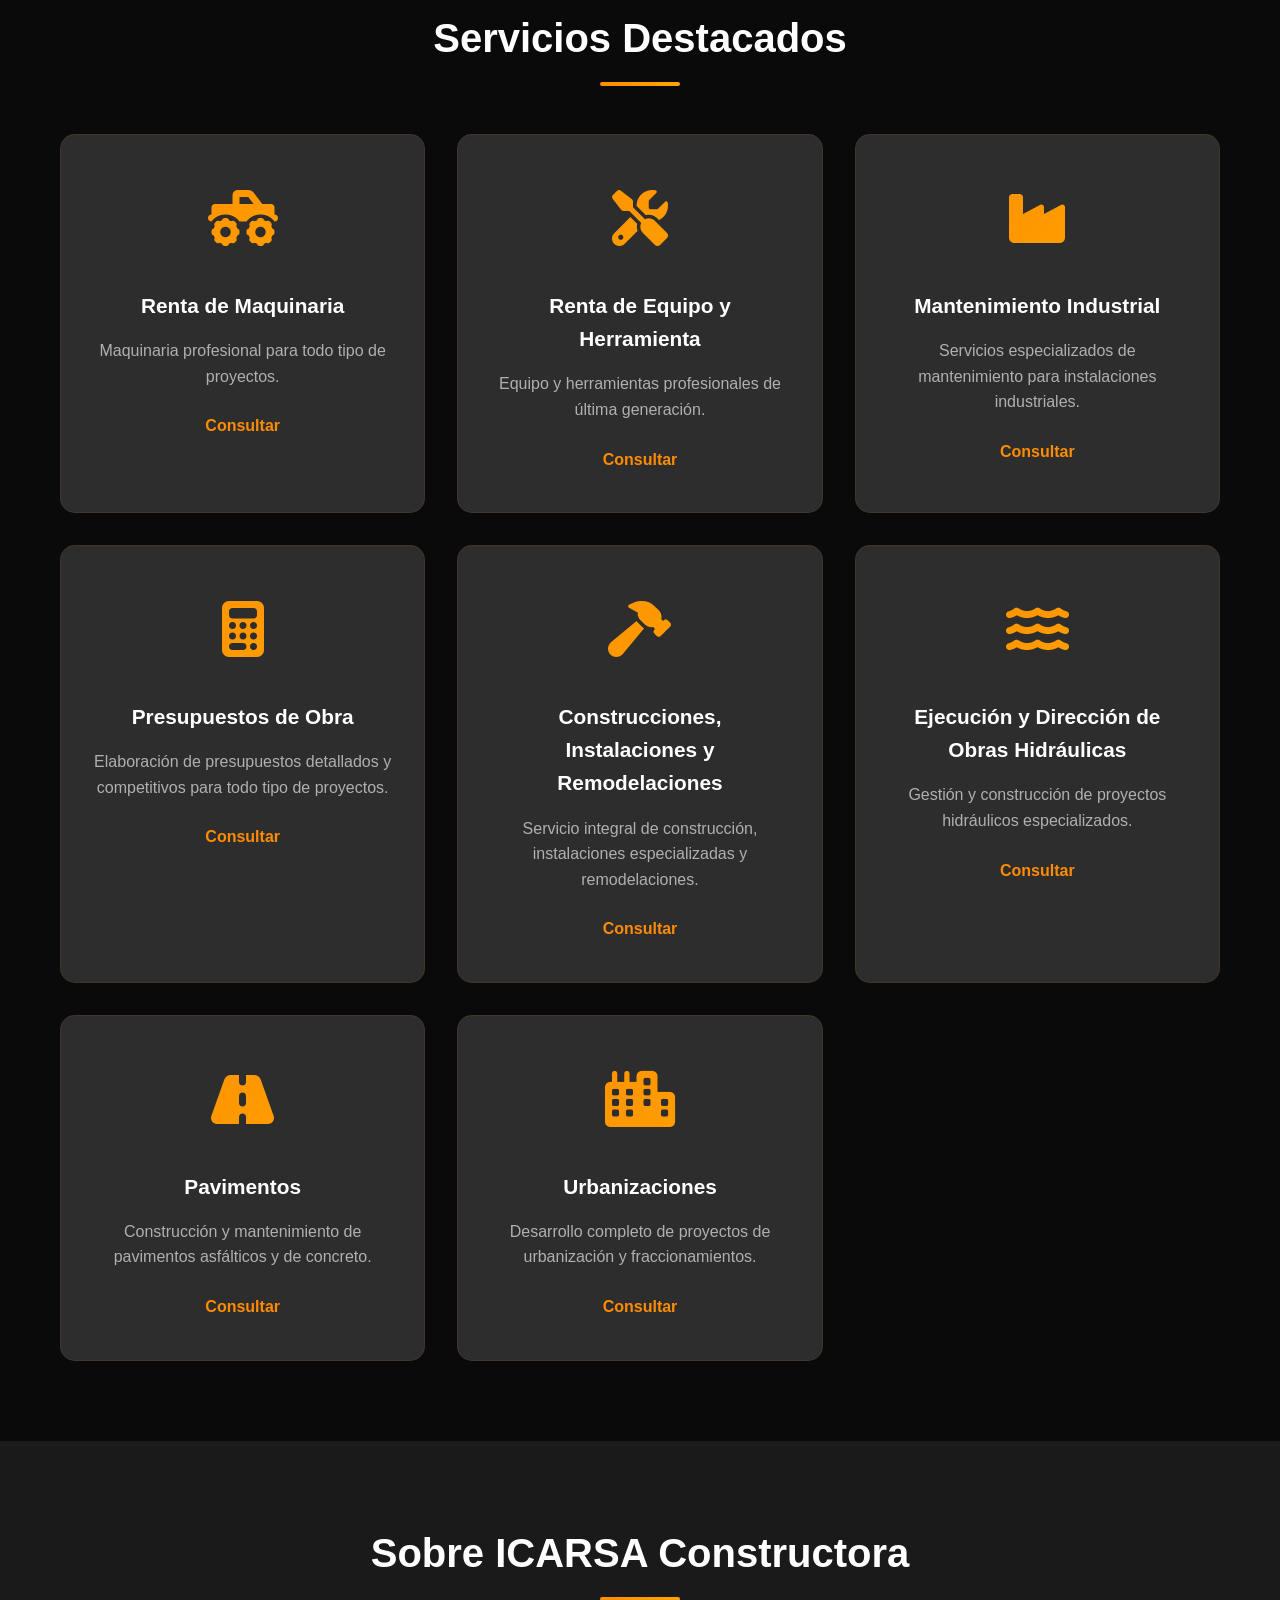
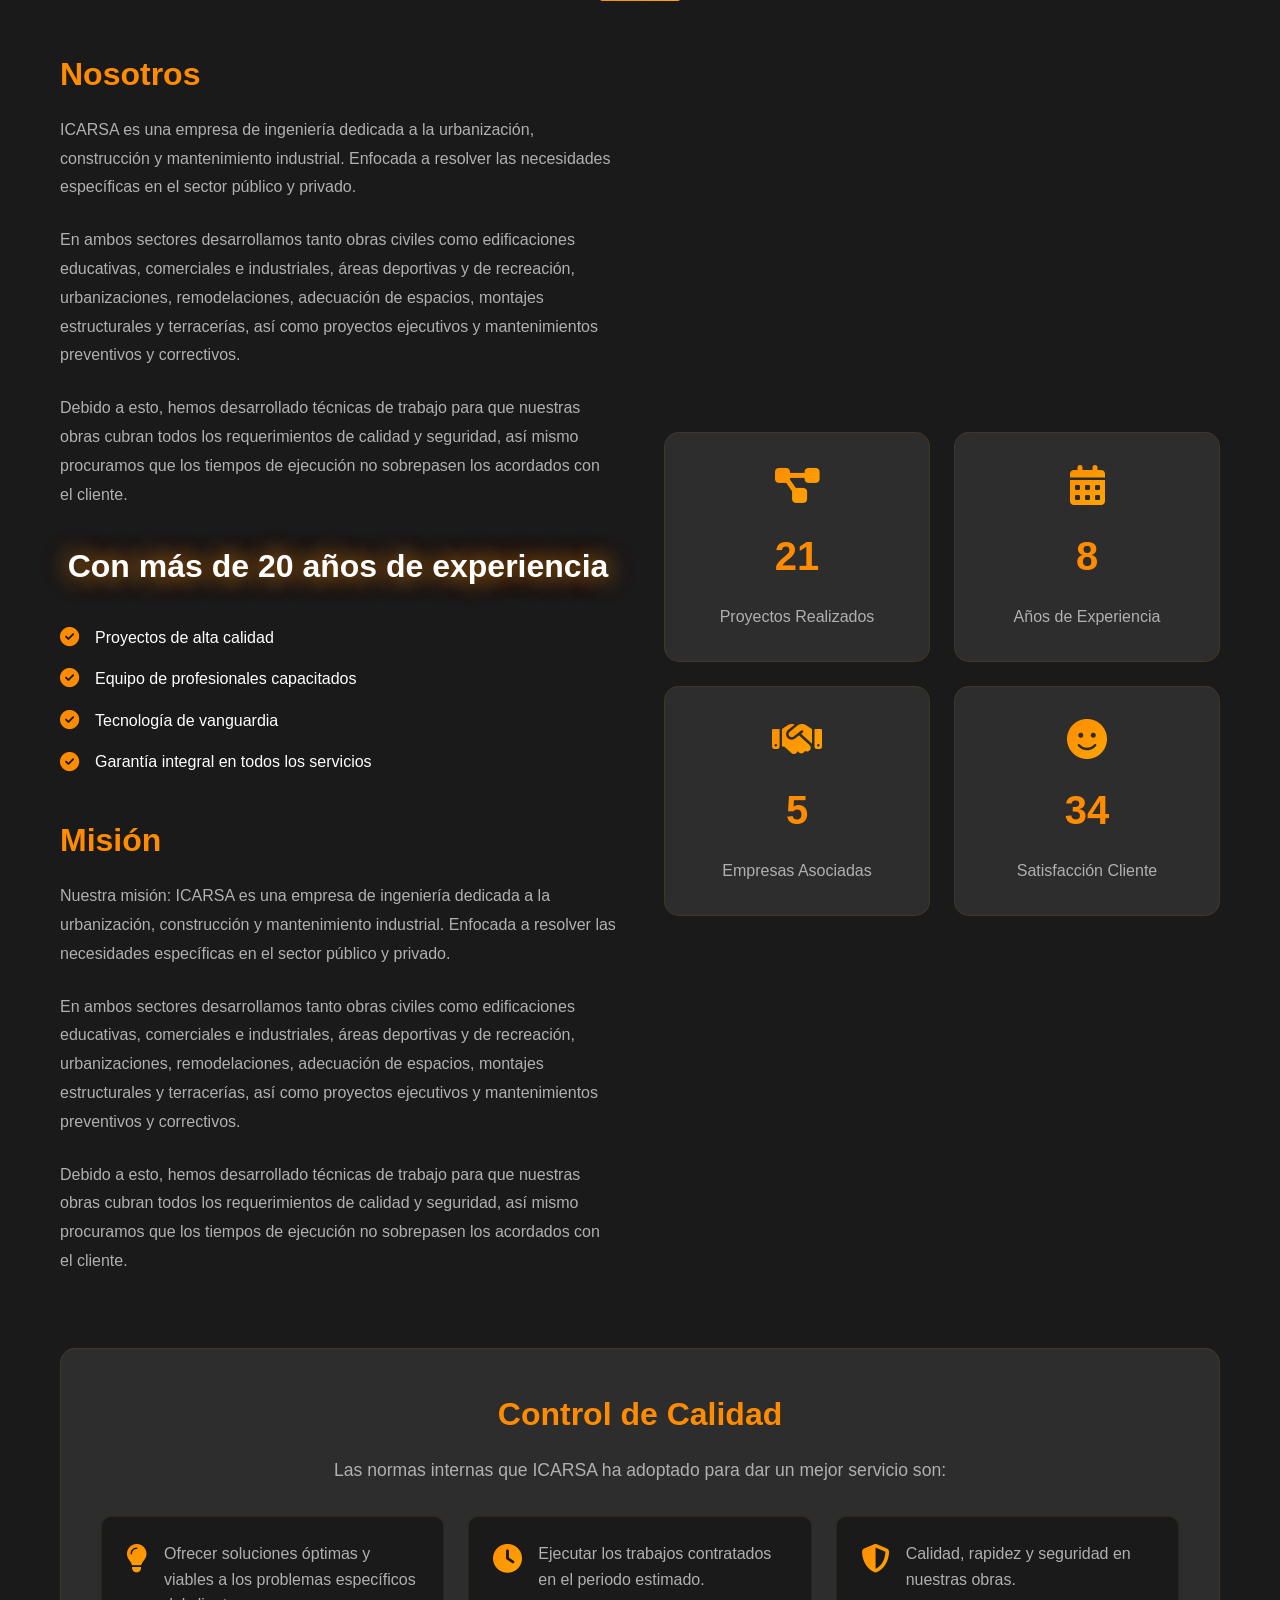
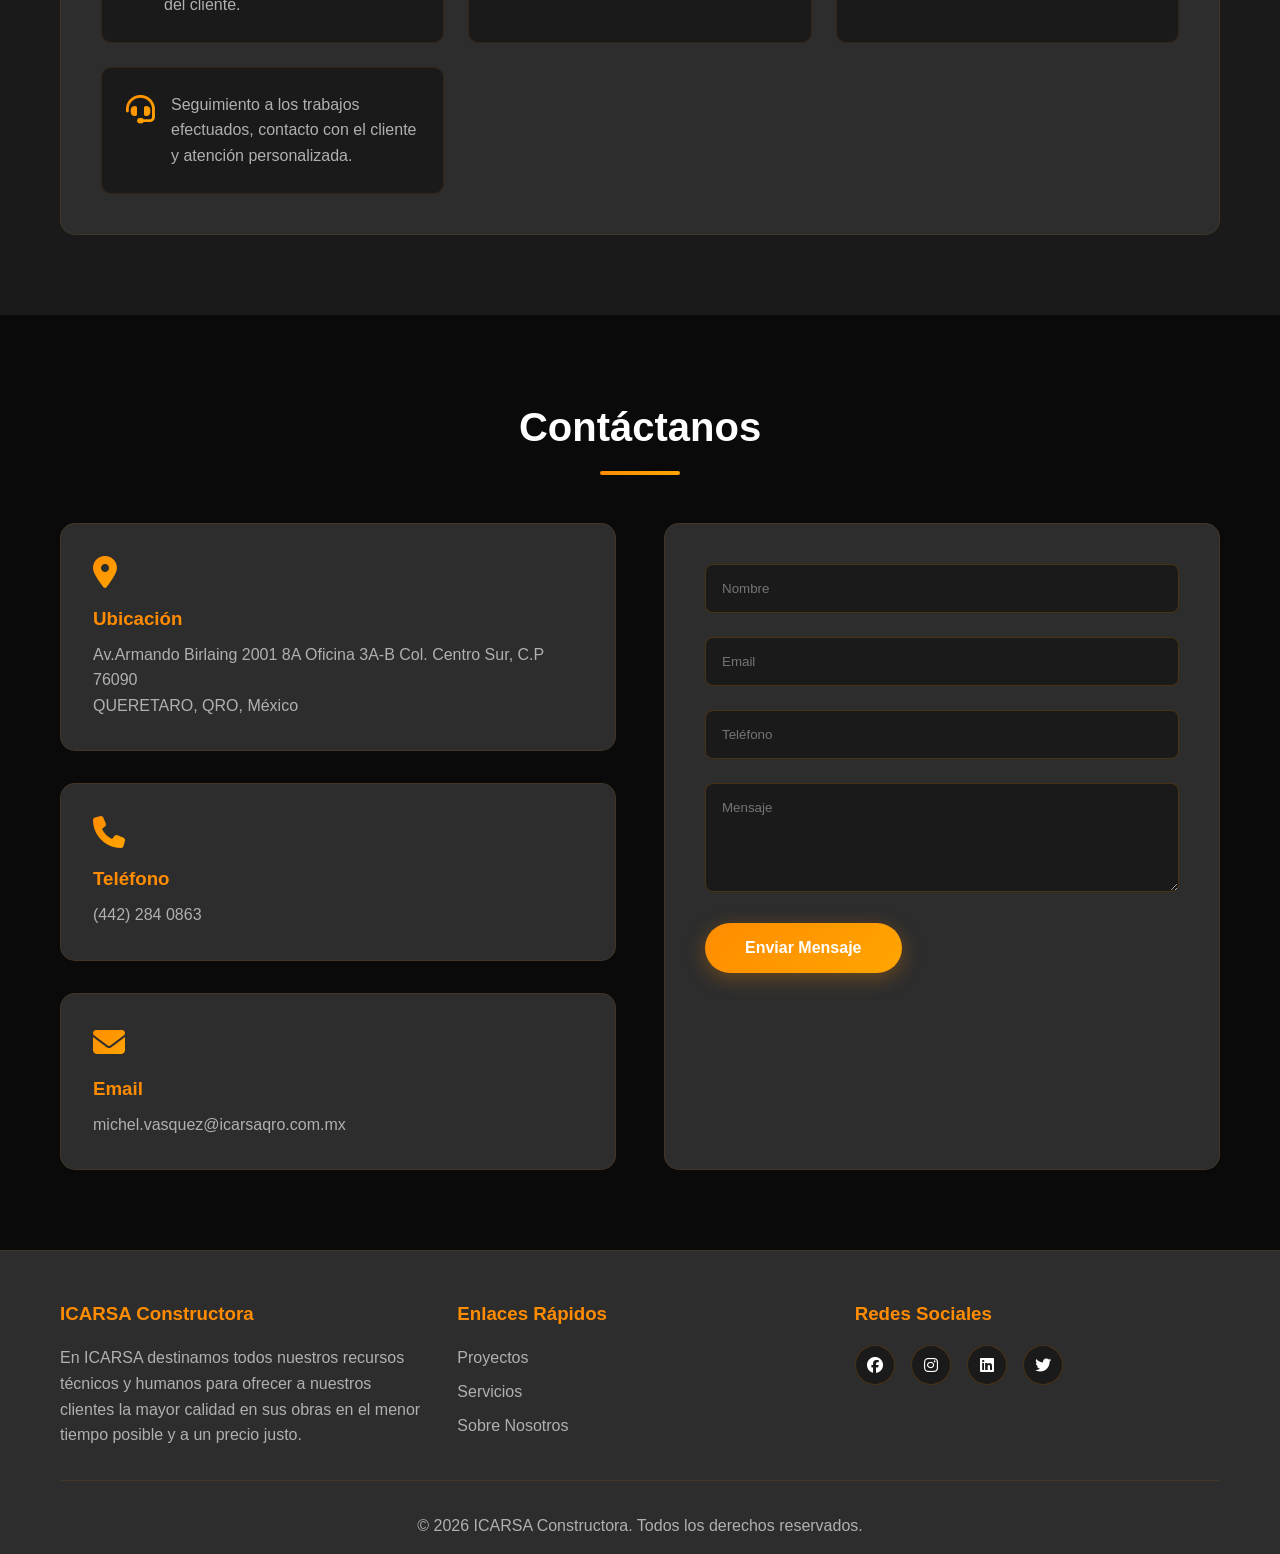
==== commit 0a6c114f: "Actualizar contenido y páginas de detalle del sitio" ====
--- a/index.html
+++ b/index.html
@@ -334,12 +334,12 @@
                     <div class="info-card">
                         <i class="fas fa-phone"></i>
                         <h3>Teléfono</h3>
-                        <p>(442) 229 1028</p>
+                        <p>(442) 284 0863</p>
                     </div>
                     <div class="info-card">
                         <i class="fas fa-envelope"></i>
                         <h3>Email</h3>
-                        <p>contacto@icarsaqro.com.mx</p>
+                        <p>michel.vasquez@icarsaqro.com.mx</p>
                     </div>
                 </div>
                 <div class="contact-form">
